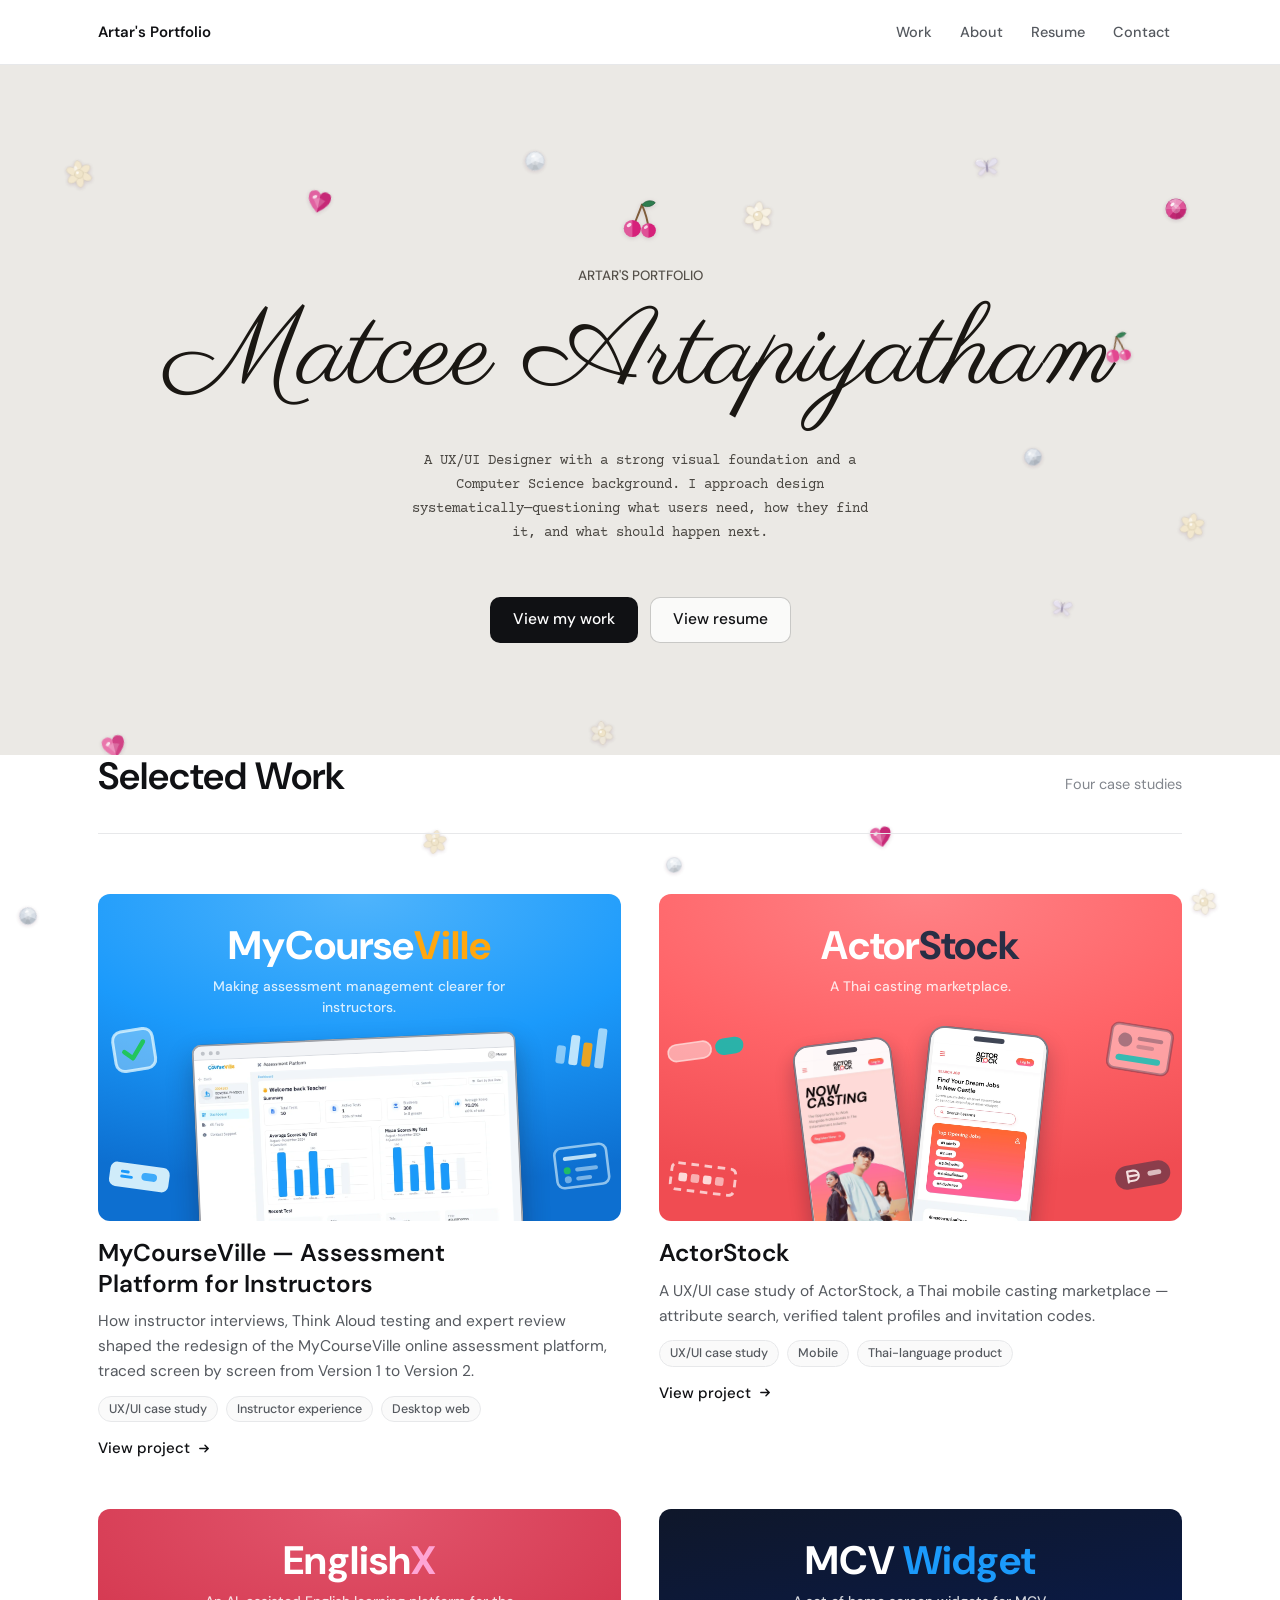
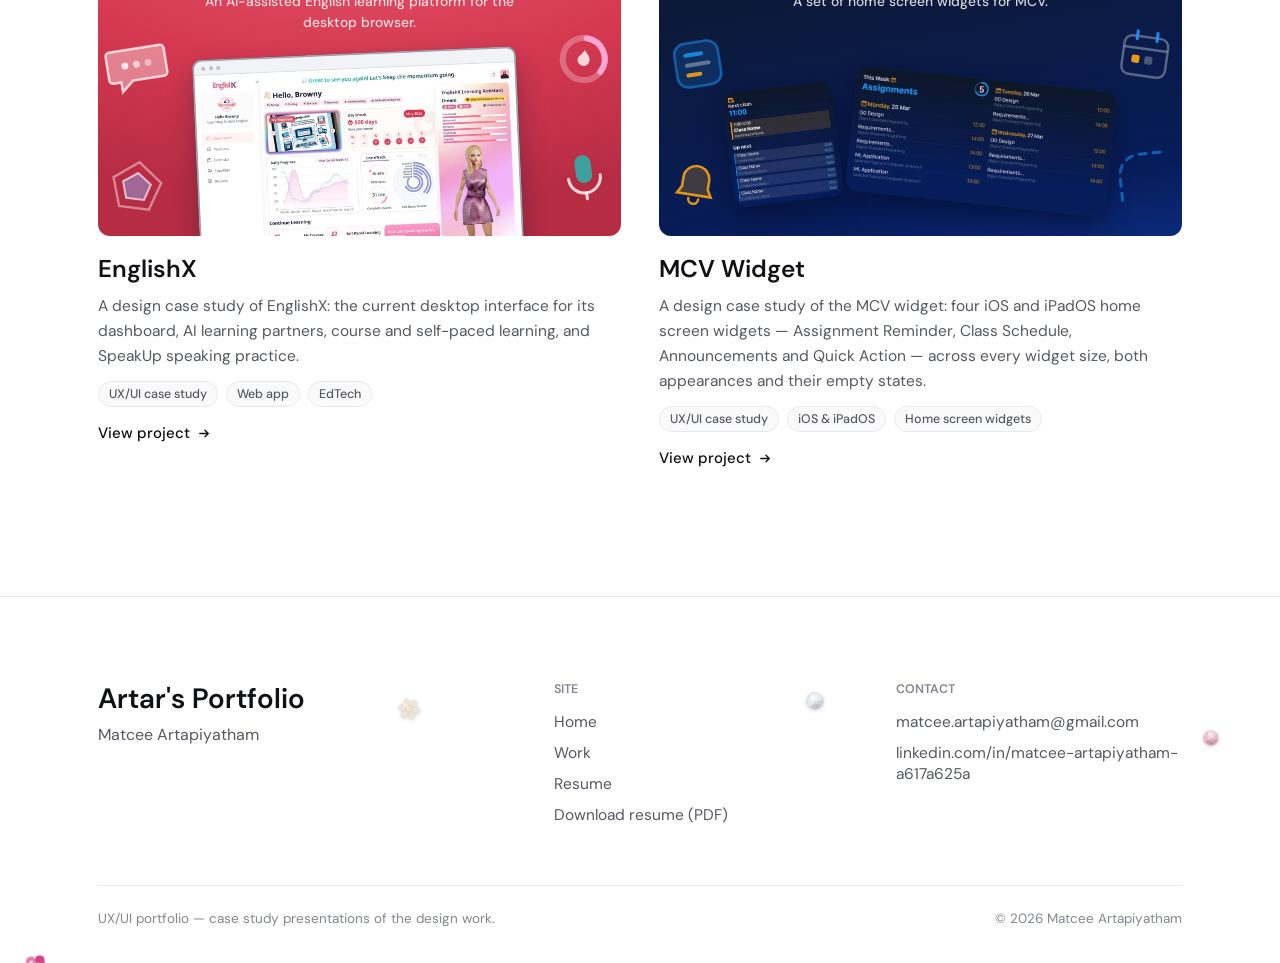
==== index.html @ b1500693 "Set the hero caps line in DM Sans, above the name "ARTAR'S PORTFOLIO" now opens the title group unde" ====
<!doctype html>
<html lang="en" class="pf-home-doc">
<head>
<meta charset="utf-8">
<meta name="viewport" content="width=device-width, initial-scale=1">
<title>Artar's Portfolio — Matcee Artapiyatham</title>
<meta name="description" content="UX/UI design portfolio of Matcee Artapiyatham — four case studies: ActorStock, EnglishX, MCV Widget and the MyCourseVille Assessment Platform for instructors.">
<link rel="preconnect" href="https://fonts.googleapis.com">
<link rel="preconnect" href="https://fonts.gstatic.com" crossorigin>
<link rel="stylesheet" href="https://fonts.googleapis.com/css2?family=DM+Sans:opsz,wght@9..40,400;9..40,500;9..40,600;9..40,700&family=Courier+Prime:wght@400&family=Parisienne&display=swap">
<link rel="stylesheet" href="assets/css/shell.css">
<script>document.documentElement.classList.add('pf-js');</script>
<link rel="icon" href="data:image/svg+xml,<svg xmlns='http://www.w3.org/2000/svg' viewBox='0 0 100 100'><text y='.9em' font-size='90'>✳️</text></svg>">
</head>
<body class="pf-home">

<svg class="pf-gemdefs" aria-hidden="true" focusable="false" xmlns="http://www.w3.org/2000/svg">
  <defs>
  <symbol id="pf-g-daisy" viewBox="0 0 44 44">
    <ellipse cx="22.0" cy="11.5" rx="5.6" ry="9.2" fill="currentColor" stroke="#C9BFA6" stroke-opacity=".45" stroke-width="1" transform="rotate(0 22.0 11.5)"/>
    <ellipse cx="31.1" cy="16.8" rx="5.6" ry="9.2" fill="currentColor" stroke="#C9BFA6" stroke-opacity=".45" stroke-width="1" transform="rotate(60 31.1 16.8)"/>
    <ellipse cx="31.1" cy="27.2" rx="5.6" ry="9.2" fill="currentColor" stroke="#C9BFA6" stroke-opacity=".45" stroke-width="1" transform="rotate(120 31.1 27.2)"/>
    <ellipse cx="22.0" cy="32.5" rx="5.6" ry="9.2" fill="currentColor" stroke="#C9BFA6" stroke-opacity=".45" stroke-width="1" transform="rotate(180 22.0 32.5)"/>
    <ellipse cx="12.9" cy="27.3" rx="5.6" ry="9.2" fill="currentColor" stroke="#C9BFA6" stroke-opacity=".45" stroke-width="1" transform="rotate(240 12.9 27.3)"/>
    <ellipse cx="12.9" cy="16.8" rx="5.6" ry="9.2" fill="currentColor" stroke="#C9BFA6" stroke-opacity=".45" stroke-width="1" transform="rotate(300 12.9 16.8)"/>
    <ellipse cx="18.4" cy="13.6" rx="2.6" ry="4.2" fill="#fff" fill-opacity=".6" transform="rotate(-18 18.4 13.6)"/>
    <circle cx="22" cy="22" r="6.4" fill="#EFE3C8"/>
    <circle cx="22" cy="22" r="6.4" fill="none" stroke="#C2B393" stroke-opacity=".55" stroke-width="1"/>
    <circle cx="19.9" cy="19.9" r="2.1" fill="#fff" fill-opacity=".85"/>
  </symbol>
  <symbol id="pf-g-butterfly" viewBox="0 0 44 36">
    <g>
      <path d="M21 17C17.5 5.5 9 1.5 5.5 6.5 2 11.5 11 16 21 17Z" fill="currentColor" stroke="#B9B2CC" stroke-opacity=".5" stroke-width="1"/>
      <path d="M21 17C18 25.5 12.5 31 8.5 27.5 5 24.5 13 19.5 21 17Z" fill="currentColor" fill-opacity=".82" stroke="#B9B2CC" stroke-opacity=".5" stroke-width="1"/>
      <path d="M17 6.5C13 4 9 3.5 7 6" stroke="#fff" stroke-opacity=".7" stroke-width="1.6" fill="none" stroke-linecap="round"/>
    </g>
    <g transform="translate(44 0) scale(-1 1)">
      <path d="M21 17C17.5 5.5 9 1.5 5.5 6.5 2 11.5 11 16 21 17Z" fill="currentColor" fill-opacity=".9" stroke="#B9B2CC" stroke-opacity=".5" stroke-width="1"/>
      <path d="M21 17C18 25.5 12.5 31 8.5 27.5 5 24.5 13 19.5 21 17Z" fill="currentColor" fill-opacity=".72" stroke="#B9B2CC" stroke-opacity=".5" stroke-width="1"/>
    </g>
    <ellipse cx="22" cy="18" rx="1.7" ry="7" fill="#9C93AE"/>
    <path d="M22 11.5 19 6.5M22 11.5 25 6.5" stroke="#9C93AE" stroke-width="1.2" stroke-linecap="round"/>
  </symbol>
  <symbol id="pf-g-cherries" viewBox="0 0 44 44">
    <path d="M15 31C19 21 22 14 24 8" stroke="#7E5C3A" stroke-width="2" fill="none" stroke-linecap="round"/>
    <path d="M31 33C30 24 27 15 24 8" stroke="#7E5C3A" stroke-width="2" fill="none" stroke-linecap="round"/>
    <path d="M24 8C28 3 35 3 38 6 34 11 27 11 24 8Z" fill="#2E7D4F" stroke="#215B39" stroke-opacity=".7" stroke-width="1"/>
    <circle cx="14" cy="33" r="9" fill="currentColor"/>
    <path d="M14 24a9 9 0 0 0-9 9 9 9 0 0 0 9 9Z" fill="#fff" fill-opacity=".25"/>
    <ellipse cx="10.6" cy="29.4" rx="2.8" ry="1.8" fill="#fff" fill-opacity=".8" transform="rotate(-35 10.6 29.4)"/>
    <circle cx="31" cy="35" r="7.6" fill="currentColor"/>
    <path d="M31 27.4a7.6 7.6 0 0 0-7.6 7.6 7.6 7.6 0 0 0 7.6 7.6Z" fill="#fff" fill-opacity=".22"/>
    <ellipse cx="28.2" cy="31.6" rx="2.3" ry="1.5" fill="#fff" fill-opacity=".75" transform="rotate(-35 28.2 31.6)"/>
  </symbol>
  <symbol id="pf-g-heart" viewBox="0 0 40 38">
    <path d="M20 37C6.2 26 1.5 18.4 1.5 11.6A9.6 9.6 0 0 1 20 7.4 9.6 9.6 0 0 1 38.5 11.6C38.5 18.4 33.8 26 20 37Z" fill="currentColor"/>
    <path d="M20 37C6.2 26 1.5 18.4 1.5 11.6A9.6 9.6 0 0 1 20 7.4Z" fill="#fff" fill-opacity=".26"/>
    <path d="M20 7.4A9.6 9.6 0 0 1 38.5 11.6C38.5 18.4 33.8 26 20 37Z" fill="#000" fill-opacity=".08"/>
    <path d="M20 12.5 30 15.5 20 30 10 15.5Z" fill="#fff" fill-opacity=".22"/>
    <ellipse cx="11.5" cy="12" rx="4.2" ry="2.7" fill="#fff" fill-opacity=".8" transform="rotate(-30 11.5 12)"/>
  </symbol>
  <symbol id="pf-g-round" viewBox="0 0 40 40">
    <circle cx="20" cy="20" r="19" fill="currentColor"/>
    <path d="M20 1 32.4 6.1 20 20Z" fill="#fff" fill-opacity=".5"/>
    <path d="M32.4 6.1 39 20 20 20Z" fill="#fff" fill-opacity=".2"/>
    <path d="M39 20 32.4 33.9 20 20Z" fill="#000" fill-opacity=".09"/>
    <path d="M32.4 33.9 20 39 20 20Z" fill="#000" fill-opacity=".16"/>
    <path d="M20 39 7.6 33.9 20 20Z" fill="#000" fill-opacity=".11"/>
    <path d="M7.6 33.9 1 20 20 20Z" fill="#fff" fill-opacity=".16"/>
    <path d="M1 20 7.6 6.1 20 20Z" fill="#fff" fill-opacity=".3"/>
    <path d="M7.6 6.1 20 1 20 20Z" fill="#fff" fill-opacity=".55"/>
    <circle cx="20" cy="20" r="8" fill="#fff" fill-opacity=".3"/>
    <circle cx="20" cy="20" r="18.4" fill="none" stroke="#A9AEB8" stroke-opacity=".55" stroke-width="1.1"/>
    <ellipse cx="13.6" cy="11.8" rx="4.4" ry="2.6" fill="#fff" fill-opacity=".9" transform="rotate(-38 13.6 11.8)"/>
  </symbol>
  </defs>
</svg>

<a class="pf-skip" href="#main">Skip to content</a>

<!-- ============================ SITE HEADER ============================ -->
<header class="pf-header">
  <div class="pf-header__inner">
    <a class="pf-brand" href="./" aria-current="page">Artar's Portfolio</a>

    <nav aria-label="Main">
      <ul class="pf-nav">
        <li><a href="#work">Work</a></li>
        <li><a href="#about">About</a></li>
        <li><a href="assets/resume/Matcee-Artapiyatham-Resume-UXUI.pdf" target="_blank" rel="noopener">Resume</a></li>
        <li><a href="#contact">Contact</a></li>
      </ul>
    </nav>

    <button class="pf-menubtn" type="button" data-pf-menu-button aria-expanded="false" aria-controls="pf-menu">
      <span class="pf-menubtn__bars" aria-hidden="true"><span></span><span></span><span></span></span>
      Menu
    </button>
  </div>
</header>

<div class="pf-menu" id="pf-menu" data-pf-menu hidden>
  <nav aria-label="Main, mobile">
    <ul>
      <li><a href="#work">Work</a></li>
      <li><a href="#about">About</a></li>
      <li><a href="assets/resume/Matcee-Artapiyatham-Resume-UXUI.pdf" target="_blank" rel="noopener">Resume</a></li>
      <li><a href="#contact">Contact</a></li>
    </ul>
  </nav>
</div>

<main id="main">

  <!-- ============================ INTRODUCTION ============================ -->
  <section class="pf-intro" id="about">
      <div class="pf-gems" aria-hidden="true">
        <span class="pf-gem" style="--x:5%;--y:5%;--s:30px;--c:#F2E7CE;--r:-8deg;--o:0.96;--t:5.4s;--d:0.0s"><svg aria-hidden="true"><use href="#pf-g-daisy"/></svg></span>
        <span class="pf-gem" style="--x:24%;--y:9%;--s:24px;--c:#D6217A;--r:12deg;--o:0.95;--t:6.2s;--d:0.7s"><svg aria-hidden="true"><use href="#pf-g-heart"/></svg></span>
        <span class="pf-gem" data-drop="sm" style="--x:41%;--y:3%;--s:20px;--c:#DCE3EB;--r:18deg;--o:0.95;--t:5.2s;--d:0.4s"><svg aria-hidden="true"><use href="#pf-g-round"/></svg></span>
        <span class="pf-gem" style="--x:58%;--y:11%;--s:32px;--c:#F7F1E3;--r:6deg;--o:0.96;--t:5.8s;--d:1.4s"><svg aria-hidden="true"><use href="#pf-g-daisy"/></svg></span>
        <span class="pf-gem" data-drop="sm" style="--x:76%;--y:4%;--s:28px;--c:#E6E1F1;--r:-6deg;--o:0.92;--t:5.5s;--d:1.6s"><svg aria-hidden="true"><use href="#pf-g-butterfly"/></svg></span>
        <span class="pf-gem" style="--x:91%;--y:10%;--s:22px;--c:#D6217A;--r:0deg;--o:0.95;--t:6.4s;--d:0.2s"><svg aria-hidden="true"><use href="#pf-g-round"/></svg></span>
        <span class="pf-gem" data-drop="md" style="--x:86%;--y:30%;--s:32px;--c:#E23F8C;--r:-12deg;--o:0.95;--t:5.9s;--d:0.9s"><svg aria-hidden="true"><use href="#pf-g-cherries"/></svg></span>
        <span class="pf-gem" data-drop="md" style="--x:80%;--y:46%;--s:18px;--c:#C9D2DD;--r:-10deg;--o:0.95;--t:5.0s;--d:1.8s"><svg aria-hidden="true"><use href="#pf-g-round"/></svg></span>
        <span class="pf-gem" data-drop="md" style="--x:92%;--y:56%;--s:28px;--c:#F2E7CE;--r:10deg;--o:0.96;--t:5.6s;--d:1.1s"><svg aria-hidden="true"><use href="#pf-g-daisy"/></svg></span>
        <span class="pf-gem" data-drop="md" style="--x:82%;--y:68%;--s:24px;--c:#E6E1F1;--r:8deg;--o:0.92;--t:6.8s;--d:2.9s"><svg aria-hidden="true"><use href="#pf-g-butterfly"/></svg></span>
        <span class="pf-gem" style="--x:8%;--y:88%;--s:24px;--c:#E23F8C;--r:-14deg;--o:0.95;--t:5.7s;--d:2.0s"><svg aria-hidden="true"><use href="#pf-g-heart"/></svg></span>
        <span class="pf-gem" data-drop="sm" style="--x:27%;--y:93%;--s:20px;--c:#DCE3EB;--r:16deg;--o:0.95;--t:6.1s;--d:2.3s"><svg aria-hidden="true"><use href="#pf-g-round"/></svg></span>
        <span class="pf-gem" style="--x:46%;--y:86%;--s:26px;--c:#EDE6DA;--r:-5deg;--o:0.96;--t:6.0s;--d:2.6s"><svg aria-hidden="true"><use href="#pf-g-daisy"/></svg></span>
        <span class="pf-gem" style="--x:67%;--y:92%;--s:22px;--c:#E8A9BE;--r:9deg;--o:0.95;--t:6.3s;--d:0.5s"><svg aria-hidden="true"><use href="#pf-g-round"/></svg></span>
        <span class="pf-gem" data-drop="sm" style="--x:88%;--y:85%;--s:26px;--c:#E6E1F1;--r:22deg;--o:0.92;--t:6.7s;--d:1.7s"><svg aria-hidden="true"><use href="#pf-g-butterfly"/></svg></span>
      </div>
    <div class="pf-wrap">
      <span class="pf-intro__motif pf-reveal" aria-hidden="true"><svg viewBox="0 0 44 44"><use href="#pf-g-cherries"/></svg></span>
      <p class="pf-intro__eyebrow pf-reveal">Artar's Portfolio</p>
      <h1 class="pf-intro__name pf-reveal">Matcee Artapiyatham</h1>
      <p class="pf-intro__lede pf-reveal">A UX/UI Designer with a strong visual foundation and a Computer Science background. I approach design systematically—questioning what users need, how they find it, and what should happen next.</p>
      <div class="pf-intro__actions pf-reveal">
        <a class="pf-btn pf-btn--primary" href="#work">View my work</a>
        <a class="pf-btn pf-btn--ghost" href="assets/resume/Matcee-Artapiyatham-Resume-UXUI.pdf" target="_blank" rel="noopener">View resume</a>
      </div>
    </div>
  </section>

  <!-- ============================ SELECTED WORK ============================ -->
  <section class="pf-work" id="work">
      <div class="pf-gems" aria-hidden="true">
        <span class="pf-gem" style="--x:33%;--y:0.8%;--s:26px;--c:#F2E7CE;--r:11deg;--o:0.96;--t:5.6s;--d:1.2s"><svg aria-hidden="true"><use href="#pf-g-daisy"/></svg></span>
        <span class="pf-gem" data-drop="md" style="--x:52%;--y:2.4%;--s:16px;--c:#DCE3EB;--r:4deg;--o:0.95;--t:5.3s;--d:2.2s"><svg aria-hidden="true"><use href="#pf-g-round"/></svg></span>
        <span class="pf-gem" data-drop="sm" style="--x:68%;--y:0.5%;--s:22px;--c:#D6217A;--r:-9deg;--o:0.95;--t:6.0s;--d:0.3s"><svg aria-hidden="true"><use href="#pf-g-heart"/></svg></span>
        <span class="pf-gem" data-drop="sm" style="--x:1.5%;--y:6%;--s:18px;--c:#C9D2DD;--r:22deg;--o:0.95;--t:6.7s;--d:1.7s"><svg aria-hidden="true"><use href="#pf-g-round"/></svg></span>
        <span class="pf-gem" style="--x:93%;--y:5%;--s:28px;--c:#F7F1E3;--r:-7deg;--o:0.96;--t:6.4s;--d:0.8s"><svg aria-hidden="true"><use href="#pf-g-daisy"/></svg></span>
      </div>
    <div class="pf-wrap">
      <div class="pf-work__head pf-reveal">
        <h2 class="pf-work__title">Selected Work</h2>
        <p class="pf-work__count">Four case studies</p>
      </div>

      <ul class="pf-cardgrid pf-cardgrid--2">

        <!-- ActorStock -->
        <li class="pf-card pf-reveal">
          <a class="pf-card__link" href="projects/assessment-platform/">
            <div class="pf-card__media pf-card__media--cover">
              <div class="pf-cover pf-cover--assessment-platform pf-cover--motif">
              <div class="pf-cover__motifs" aria-hidden="true"><svg class="" style="left:2%;top:41%;width:10cqw;transform:rotate(-9deg)" viewBox="0 0 44 44" width="44" height="44" fill="none" xmlns="http://www.w3.org/2000/svg" aria-hidden="true"><rect x="2" y="2" width="40" height="40" rx="9" fill="#E6FAFF" fill-opacity=".35" stroke="#E6FAFF" stroke-opacity=".75" stroke-width="3"/><path d="M12 22.5 19.5 30 32 15" stroke="#22C55E" stroke-width="4.5" stroke-linecap="round" stroke-linejoin="round"/></svg><svg class="" style="right:2%;top:38%;width:11cqw;transform:rotate(7deg)" viewBox="0 0 52 50" width="52" height="50" fill="none" xmlns="http://www.w3.org/2000/svg" aria-hidden="true"><rect x="2" y="30" width="9" height="18" rx="2.5" fill="#E6FAFF" fill-opacity=".55"/><rect x="15" y="18" width="9" height="30" rx="2.5" fill="#E6FAFF" fill-opacity=".8"/><rect x="28" y="24" width="9" height="24" rx="2.5" fill="#FFA70F" fill-opacity=".9"/><rect x="41" y="8" width="9" height="40" rx="2.5" fill="#E6FAFF" fill-opacity=".65"/></svg><svg class="" style="left:2%;bottom:9%;width:12cqw;transform:rotate(8deg)" viewBox="0 0 64 28" width="64" height="28" fill="none" xmlns="http://www.w3.org/2000/svg" aria-hidden="true"><rect x="1.5" y="1.5" width="61" height="25" rx="7" fill="#E6FAFF" fill-opacity=".9"/><path d="M14 10.5h6m-6 5h10" stroke="#1B9AFB" stroke-width="3" stroke-linecap="round"/><rect x="34" y="9" width="16" height="8" rx="4" fill="#1B9AFB" fill-opacity=".8"/></svg><svg class="" style="right:2%;bottom:10%;width:11cqw;transform:rotate(-7deg)" viewBox="0 0 56 44" width="56" height="44" fill="none" xmlns="http://www.w3.org/2000/svg" aria-hidden="true"><rect x="2" y="2" width="52" height="40" rx="7" fill="none" stroke="#E6FAFF" stroke-opacity=".6" stroke-width="2.6"/><rect x="10" y="11" width="34" height="4" rx="2" fill="#E6FAFF" fill-opacity=".8"/><circle cx="13" cy="25" r="3.5" fill="#22C55E" fill-opacity=".9"/><rect x="21" y="23" width="23" height="4" rx="2" fill="#E6FAFF" fill-opacity=".5"/><circle cx="13" cy="34" r="3.5" fill="#E6FAFF" fill-opacity=".45"/><rect x="21" y="32" width="16" height="4" rx="2" fill="#E6FAFF" fill-opacity=".5"/></svg></div>
                <div class="pf-cover__head">
                  <p class="pf-cover__mark">MyCourse<em>Ville</em></p>
                  <p class="pf-cover__tag">Making assessment management clearer for instructors.</p>
                </div>
                <div class="pf-cover__stage"><div class="pf-cover__browser pf-cover__tilt-c"><span></span><span></span><span></span><img src="projects/assessment-platform/assets/img/v2-dashboard-960.webp" width="960" height="737" loading="lazy" decoding="async" alt="The Version 2 dashboard of the MyCourseVille Assessment Platform"></div></div>
              </div>
            </div>
            <div class="pf-card__body">
              <h3 class="pf-card__title">MyCourseVille — Assessment Platform for Instructors</h3>
              <p class="pf-card__desc">How instructor interviews, Think Aloud testing and expert review shaped the redesign of the MyCourseVille online assessment platform, traced screen by screen from Version 1 to Version 2.</p>
              <ul class="pf-card__labels">
                <li>UX/UI case study</li>
                <li>Instructor experience</li>
                <li>Desktop web</li>
              </ul>
              <span class="pf-card__cta">View project
                <svg width="15" height="15" viewBox="0 0 16 16" fill="none" aria-hidden="true"><path d="M3 8h9M8.5 4.5 12 8l-3.5 3.5" stroke="currentColor" stroke-width="1.5" stroke-linecap="round" stroke-linejoin="round"/></svg>
              </span>
            </div>
          </a>
        </li>

        <li class="pf-card pf-reveal">
          <a class="pf-card__link" href="projects/actorstock/">
            <div class="pf-card__media pf-card__media--cover">
              <div class="pf-cover pf-cover--actorstock pf-cover--motif">
              <div class="pf-cover__motifs" aria-hidden="true"><svg class="" style="left:1.5%;top:44%;width:15cqw;transform:rotate(-8deg)" viewBox="0 0 94 23" width="94" height="23" fill="none" xmlns="http://www.w3.org/2000/svg" aria-hidden="true"><rect x="1" y="1" width="52" height="20" rx="10" fill="#FFF2F1" fill-opacity=".5" stroke="#FFDFDC" stroke-opacity=".8" stroke-width="2"/><rect x="58" y="1" width="34" height="20" rx="10" fill="#07C1B6" fill-opacity=".85"/></svg><svg class="" style="right:1.5%;top:40%;width:13cqw;transform:rotate(9deg)" viewBox="0 0 64 48" width="64" height="48" fill="none" xmlns="http://www.w3.org/2000/svg" aria-hidden="true"><rect x="1.5" y="1.5" width="61" height="45" rx="7" fill="#FFF2F1" fill-opacity=".45" stroke="#282E45" stroke-opacity=".35" stroke-width="3"/><circle cx="16" cy="17" r="7" fill="#282E45" fill-opacity=".4"/><rect x="28" y="12" width="26" height="4" rx="2" fill="#282E45" fill-opacity=".35"/><rect x="28" y="20" width="18" height="4" rx="2" fill="#282E45" fill-opacity=".22"/><rect x="9" y="32" width="45" height="6" rx="3" fill="#07C1B6" fill-opacity=".8"/></svg><svg class="" style="left:2%;bottom:8%;width:13cqw;transform:rotate(7deg)" viewBox="0 0 72 32" width="72" height="32" fill="none" xmlns="http://www.w3.org/2000/svg" aria-hidden="true"><rect x="2" y="2" width="68" height="28" rx="6" fill="none" stroke="#FFF2F1" stroke-opacity=".75" stroke-width="3" stroke-dasharray="8 6"/><rect x="10" y="12" width="9" height="9" rx="2" fill="#FFF2F1" fill-opacity=".85"/><rect x="23" y="12" width="9" height="9" rx="2" fill="#FFF2F1" fill-opacity=".6"/><rect x="36" y="12" width="9" height="9" rx="2" fill="#FFF2F1" fill-opacity=".85"/><rect x="49" y="12" width="9" height="9" rx="2" fill="#FFF2F1" fill-opacity=".6"/></svg><svg class="" style="right:2%;bottom:10%;width:11cqw;transform:rotate(-10deg)" viewBox="0 0 58 26" width="58" height="26" fill="none" xmlns="http://www.w3.org/2000/svg" aria-hidden="true"><rect x="1" y="1" width="56" height="24" rx="12" fill="#282E45" fill-opacity=".5"/><path d="M14 7h6a5 5 0 0 1 0 10h-6m0-5h9m-9-5v11" stroke="#FFF2F1" stroke-opacity=".9" stroke-width="2.2" stroke-linecap="round"/><rect x="34" y="10" width="14" height="5" rx="2.5" fill="#FFF2F1" fill-opacity=".7"/></svg></div>
                <div class="pf-cover__head">
                  <p class="pf-cover__mark">Actor<em>Stock</em></p>
                  <p class="pf-cover__tag">A Thai casting marketplace.</p>
                </div>
                <div class="pf-cover__stage"><div class="pf-cover__phone pf-cover__phone--back pf-cover__tilt-l"><img src="projects/actorstock/assets/screens/home.webp" width="440" height="9436" loading="lazy" decoding="async" alt="The ActorStock home screen"></div><div class="pf-cover__phone pf-cover__phone--lead pf-cover__tilt-r"><img src="projects/actorstock/assets/screens/job-search.webp" width="464" height="2414" loading="lazy" decoding="async" alt="The ActorStock job search screen"></div></div>
              </div>
            </div>
            <div class="pf-card__body">
              <h3 class="pf-card__title">ActorStock</h3>
              <p class="pf-card__desc">A UX/UI case study of ActorStock, a Thai mobile casting marketplace — attribute search, verified talent profiles and invitation codes.</p>
              <ul class="pf-card__labels">
                <li>UX/UI case study</li>
                <li>Mobile</li>
                <li>Thai-language product</li>
              </ul>
              <span class="pf-card__cta">View project
                <svg width="15" height="15" viewBox="0 0 16 16" fill="none" aria-hidden="true"><path d="M3 8h9M8.5 4.5 12 8l-3.5 3.5" stroke="currentColor" stroke-width="1.5" stroke-linecap="round" stroke-linejoin="round"/></svg>
              </span>
            </div>
          </a>
        </li>

        <li class="pf-card pf-reveal">
          <a class="pf-card__link" href="projects/englishx/">
            <div class="pf-card__media pf-card__media--cover">
              <div class="pf-cover pf-cover--englishx pf-cover--motif">
              <div class="pf-cover__motifs" aria-hidden="true"><svg class="" style="left:1.5%;top:42%;width:12cqw;transform:rotate(-9deg)" viewBox="0 0 64 48" width="64" height="48" fill="none" xmlns="http://www.w3.org/2000/svg" aria-hidden="true"><path d="M6 2h52a4 4 0 0 1 4 4v24a4 4 0 0 1-4 4H26l-12 10V34H6a4 4 0 0 1-4-4V6a4 4 0 0 1 4-4Z" fill="#FFF3F4" fill-opacity=".4" stroke="#FFF3F4" stroke-opacity=".8" stroke-width="2.5"/><circle cx="20" cy="18" r="3.5" fill="#FFF3F4" fill-opacity=".9"/><circle cx="32" cy="18" r="3.5" fill="#FFF3F4" fill-opacity=".7"/><circle cx="44" cy="18" r="3.5" fill="#FFF3F4" fill-opacity=".5"/></svg><svg class="" style="right:1.5%;top:38%;width:11cqw;transform:rotate(8deg)" viewBox="0 0 52 52" width="52" height="52" fill="none" xmlns="http://www.w3.org/2000/svg" aria-hidden="true"><circle cx="26" cy="26" r="21" stroke="#FFF3F4" stroke-opacity=".28" stroke-width="6"/><path d="M26 5a21 21 0 0 1 18.2 31.5" stroke="#FEA5D5" stroke-width="6" stroke-linecap="round"/><path d="M26 17c3 4 6 6 6 10a6 6 0 0 1-12 0c0-3 3-4 6-10Z" fill="#FFF3F4" fill-opacity=".85"/></svg><svg class="" style="left:2%;bottom:8%;width:11cqw;transform:rotate(7deg)" viewBox="0 0 56 50" width="56" height="50" fill="none" xmlns="http://www.w3.org/2000/svg" aria-hidden="true"><path d="M28 2 52 20l-9 28H13L4 20 28 2Z" stroke="#FFF3F4" stroke-opacity=".45" stroke-width="2.4"/><path d="M28 13 42 23l-5 16H19l-5-16L28 13Z" fill="#9098D9" fill-opacity=".55" stroke="#FFF3F4" stroke-opacity=".7" stroke-width="2"/></svg><svg class="" style="right:2.5%;bottom:10%;width:9cqw;transform:rotate(-8deg)" viewBox="0 0 44 50" width="44" height="50" fill="none" xmlns="http://www.w3.org/2000/svg" aria-hidden="true"><rect x="14" y="2" width="16" height="28" rx="8" fill="#20BFB6" fill-opacity=".8"/><path d="M6 24a16 16 0 0 0 32 0" stroke="#FFF3F4" stroke-opacity=".85" stroke-width="3" stroke-linecap="round"/><path d="M22 40v6" stroke="#FFF3F4" stroke-opacity=".85" stroke-width="3" stroke-linecap="round"/></svg></div>
                <div class="pf-cover__head">
                  <p class="pf-cover__mark">English<em>X</em></p>
                  <p class="pf-cover__tag">An AI-assisted English learning platform for the desktop browser.</p>
                </div>
                <div class="pf-cover__stage"><div class="pf-cover__browser pf-cover__tilt-c"><span></span><span></span><span></span><img src="projects/englishx/assets/img/dashboard-1120.webp" width="1120" height="796" loading="lazy" decoding="async" alt="The EnglishX learning dashboard"></div></div>
              </div>
            </div>
            <div class="pf-card__body">
              <h3 class="pf-card__title">EnglishX</h3>
              <p class="pf-card__desc">A design case study of EnglishX: the current desktop interface for its dashboard, AI learning partners, course and self-paced learning, and SpeakUp speaking practice.</p>
              <ul class="pf-card__labels">
                <li>UX/UI case study</li>
                <li>Web app</li>
                <li>EdTech</li>
              </ul>
              <span class="pf-card__cta">View project
                <svg width="15" height="15" viewBox="0 0 16 16" fill="none" aria-hidden="true"><path d="M3 8h9M8.5 4.5 12 8l-3.5 3.5" stroke="currentColor" stroke-width="1.5" stroke-linecap="round" stroke-linejoin="round"/></svg>
              </span>
            </div>
          </a>
        </li>

        <li class="pf-card pf-reveal">
          <a class="pf-card__link" href="projects/mcv-widget/">
            <div class="pf-card__media pf-card__media--cover">
              <div class="pf-cover pf-cover--mcv-widget pf-cover--motif">
              <div class="pf-cover__motifs" aria-hidden="true"><svg class="" style="left:2%;top:40%;width:11cqw;transform:rotate(-9deg)" viewBox="0 0 48 48" width="48" height="48" fill="none" xmlns="http://www.w3.org/2000/svg" aria-hidden="true"><rect x="2" y="2" width="44" height="44" rx="11" fill="#1B9AFB" fill-opacity=".16" stroke="#1B9AFB" stroke-opacity=".5" stroke-width="2.5"/><rect x="11" y="12" width="20" height="4" rx="2" fill="#1B9AFB" fill-opacity=".8"/><rect x="11" y="22" width="26" height="4" rx="2" fill="#94A3B8" fill-opacity=".6"/><rect x="11" y="32" width="16" height="4" rx="2" fill="#FFA70F" fill-opacity=".85"/></svg><svg class="" style="right:2%;top:37%;width:10cqw;transform:rotate(8deg)" viewBox="0 0 48 48" width="48" height="48" fill="none" xmlns="http://www.w3.org/2000/svg" aria-hidden="true"><rect x="2" y="7" width="44" height="39" rx="8" stroke="#94A3B8" stroke-opacity=".55" stroke-width="2.5"/><path d="M2 19h44" stroke="#94A3B8" stroke-opacity=".55" stroke-width="2.5"/><path d="M14 2v8M34 2v8" stroke="#1B9AFB" stroke-opacity=".9" stroke-width="3" stroke-linecap="round"/><rect x="11" y="26" width="8" height="8" rx="2" fill="#FFA70F" fill-opacity=".9"/><rect x="24" y="26" width="8" height="8" rx="2" fill="#94A3B8" fill-opacity=".45"/></svg><svg class="" style="left:2.5%;bottom:9%;width:9cqw;transform:rotate(9deg)" viewBox="0 0 44 44" width="44" height="44" fill="none" xmlns="http://www.w3.org/2000/svg" aria-hidden="true"><path d="M22 4a13 13 0 0 1 13 13v9l4 7H5l4-7v-9A13 13 0 0 1 22 4Z" fill="#FFA70F" fill-opacity=".22" stroke="#FFA70F" stroke-opacity=".85" stroke-width="2.6"/><path d="M17 37a5 5 0 0 0 10 0" stroke="#FFA70F" stroke-opacity=".85" stroke-width="2.6" stroke-linecap="round"/></svg><svg class="" style="right:2.5%;bottom:11%;width:10cqw;transform:rotate(-6deg)" viewBox="0 0 48 48" width="48" height="48" fill="none" xmlns="http://www.w3.org/2000/svg" aria-hidden="true"><path d="M2 46V23A21 21 0 0 1 23 2h23" stroke="#1B9AFB" stroke-opacity=".55" stroke-width="3" stroke-linecap="round" stroke-dasharray="7 7"/></svg></div>
                <div class="pf-cover__head">
                  <p class="pf-cover__mark">MCV <em>Widget</em></p>
                  <p class="pf-cover__tag">A set of home screen widgets for MCV.</p>
                </div>
                <div class="pf-cover__stage"><div class="pf-cover__widget pf-cover__widget--tall pf-cover__tilt-l"><img src="projects/mcv-widget/assets/img/cs-iphone-large-dark.webp" width="676" height="708" loading="lazy" decoding="async" alt="The Class Schedule widget for iPhone, dark appearance"></div><div class="pf-cover__widget pf-cover__widget--wide pf-cover__tilt-r"><img src="projects/mcv-widget/assets/img/ar-ipad-xl-dark-628.webp" width="628" height="300" loading="lazy" decoding="async" alt="The Extra Large Assignment Reminder widget for iPad, dark appearance"></div></div>
              </div>
            </div>
            <div class="pf-card__body">
              <h3 class="pf-card__title">MCV Widget</h3>
              <p class="pf-card__desc">A design case study of the MCV widget: four iOS and iPadOS home screen widgets — Assignment Reminder, Class Schedule, Announcements and Quick Action — across every widget size, both appearances and their empty states.</p>
              <ul class="pf-card__labels">
                <li>UX/UI case study</li>
                <li>iOS &amp; iPadOS</li>
                <li>Home screen widgets</li>
              </ul>
              <span class="pf-card__cta">View project
                <svg width="15" height="15" viewBox="0 0 16 16" fill="none" aria-hidden="true"><path d="M3 8h9M8.5 4.5 12 8l-3.5 3.5" stroke="currentColor" stroke-width="1.5" stroke-linecap="round" stroke-linejoin="round"/></svg>
              </span>
            </div>
          </a>
        </li>

      </ul>
    </div>
  </section>

</main>

<!-- ============================ SITE FOOTER ============================ -->
<footer class="pf-footer" id="contact">
  <div class="pf-gems" aria-hidden="true">
    <span class="pf-gem" data-drop="sm" style="--x:31%;--y:10%;--s:24px;--c:#EDE6DA;--r:-18deg;--o:0.96;--t:6.2s;--d:0.6s"><svg aria-hidden="true"><use href="#pf-g-daisy"/></svg></span>
    <span class="pf-gem" data-drop="md" style="--x:63%;--y:8%;--s:18px;--c:#DCE3EB;--r:-4deg;--o:0.95;--t:6.5s;--d:2.4s"><svg aria-hidden="true"><use href="#pf-g-round"/></svg></span>
    <span class="pf-gem" style="--x:47%;--y:84%;--s:26px;--c:#E6E1F1;--r:7deg;--o:0.92;--t:5.8s;--d:1.5s"><svg aria-hidden="true"><use href="#pf-g-butterfly"/></svg></span>
    <span class="pf-gem" style="--x:94%;--y:18%;--s:16px;--c:#E8A9BE;--r:14deg;--o:0.95;--t:5.4s;--d:1.0s"><svg aria-hidden="true"><use href="#pf-g-round"/></svg></span>
    <span class="pf-gem" data-drop="sm" style="--x:2%;--y:80%;--s:20px;--c:#E23F8C;--r:-9deg;--o:0.95;--t:6.9s;--d:3.1s"><svg aria-hidden="true"><use href="#pf-g-heart"/></svg></span>
    <span class="pf-gem" data-drop="md" style="--x:78%;--y:86%;--s:24px;--c:#D6217A;--r:0deg;--o:0.95;--t:5.1s;--d:1.9s"><svg aria-hidden="true"><use href="#pf-g-cherries"/></svg></span>
  </div>
  <div class="pf-wrap">
    <div class="pf-footer__grid">
      <div>
        <p class="pf-footer__brand">Artar's Portfolio</p>
        <p class="pf-footer__name">Matcee Artapiyatham</p>
      </div>

      <div>
        <h2>Site</h2>
        <ul>
          <li><a href="./">Home</a></li>
          <li><a href="#work">Work</a></li>
          <li><a href="assets/resume/Matcee-Artapiyatham-Resume-UXUI.pdf" target="_blank" rel="noopener">Resume</a></li>
          <li><a href="assets/resume/Matcee-Artapiyatham-Resume-UXUI.pdf" download="Matcee-Artapiyatham-Resume-UXUI.pdf">Download resume (PDF)</a></li>
        </ul>
      </div>

      <div>
        <h2>Contact</h2>
        <ul>
          <li><a href="mailto:matcee.artapiyatham@gmail.com">matcee.artapiyatham@gmail.com</a></li>
          <li><a href="https://www.linkedin.com/in/matcee-artapiyatham-a617a625a" target="_blank" rel="noopener">linkedin.com/in/matcee-artapiyatham-a617a625a</a></li>
        </ul>
      </div>
    </div>

    <div class="pf-footer__bottom">
      <p>UX/UI portfolio — case study presentations of the design work.</p>
      <p>© 2026 Matcee Artapiyatham</p>
    </div>
  </div>
</footer>

<script src="assets/js/shell.js" defer></script>
</body>
</html>
---- assets/css/shell.css ----
/* ==========================================================================
   Artar's Portfolio — shared website shell
   --------------------------------------------------------------------------
   Loaded on the homepage and on every case-study page, always BEFORE the
   project's own stylesheet.

   Every class here is prefixed `pf-` so it can never collide with a project's
   own class names. The four case studies were written independently and reuse
   names like .wrap, .band, .btn, .hero, .story, .reveal and .lightbox with
   incompatible meanings — this file touches none of them.

   Rules here are class-based, so they win over project element resets
   (`ul, ol { list-style: none }` and the like) regardless of load order.
   ========================================================================== */

/* --- Natural letter spacing, everywhere, with no exceptions. ---------------
   One authoritative rule, promoted site-wide from the rule the MCV Widget and
   Assessment stylesheets already carried. Nothing in this file, and nothing in
   any project stylesheet, sets a tracking value.                            */
*,
*::before,
*::after {
  letter-spacing: normal;
  box-sizing: border-box;
}

:root {
  --pf-font: "DM Sans", ui-sans-serif, system-ui, -apple-system, "Segoe UI", sans-serif;

  --pf-ink: #101114;
  --pf-ink-2: #55595f;
  --pf-ink-3: #82868d;
  --pf-paper: #ffffff;
  --pf-paper-2: #fafafa;
  --pf-line: #e7e8ea;
  --pf-line-strong: #d0d2d6;
  --pf-focus: #1d5fd0;

  --pf-wrap: 1180px;
  --pf-gutter: clamp(20px, 4vw, 48px);

  --pf-header-h: 64px;
  --pf-sectionnav-h: 48px;
  --pf-chrome-h: 112px;          /* header + section nav */
  --pf-scroll-pad: 128px;        /* chrome + breathing room */

  --pf-ease: cubic-bezier(.22, .61, .36, 1);
  --pf-t: 240ms;
}

/* The homepage has no section nav, so its chrome is the header alone. This has
   to sit on <html>, not <body> — `scroll-padding-top` is read off the scrolling
   element, so a variable defined on <body> would never reach it. */
.pf-home-doc {
  --pf-chrome-h: var(--pf-header-h);
  --pf-scroll-pad: 88px;
}

@media (max-width: 860px) {
  :root {
    --pf-header-h: 56px;
    --pf-sectionnav-h: 44px;
    --pf-chrome-h: 100px;
    --pf-scroll-pad: 116px;
  }

  .pf-home-doc {
    --pf-scroll-pad: 80px;
  }
}

html {
  scroll-behavior: smooth;
  scroll-padding-top: var(--pf-scroll-pad);
}

/* ==========================================================================
   Header
   ========================================================================== */

.pf-header {
  position: sticky;
  top: 0;
  z-index: 200;
  font-family: var(--pf-font);
  background: rgba(255, 255, 255, .88);
  -webkit-backdrop-filter: saturate(180%) blur(14px);
  backdrop-filter: saturate(180%) blur(14px);
  border-bottom: 1px solid var(--pf-line);
}

.pf-header__inner {
  width: 100%;
  max-width: var(--pf-wrap);
  margin-inline: auto;
  padding-inline: var(--pf-gutter);
  height: var(--pf-header-h);
  display: flex;
  align-items: center;
  justify-content: space-between;
  gap: 24px;
}

.pf-brand {
  font-family: var(--pf-font);
  font-size: 15px;
  font-weight: 600;
  line-height: 1.2;
  color: var(--pf-ink);
  text-decoration: none;
  white-space: nowrap;
  border-radius: 6px;
}

.pf-brand:hover {
  color: var(--pf-ink-2);
}

.pf-nav {
  display: flex;
  align-items: center;
  gap: 4px;
  list-style: none;
  margin: 0;
  padding: 0;
}

.pf-nav a {
  display: inline-block;
  font-family: var(--pf-font);
  font-size: 14.5px;
  font-weight: 500;
  line-height: 1;
  color: var(--pf-ink-2);
  text-decoration: none;
  padding: 9px 12px;
  border-radius: 8px;
  transition: color var(--pf-t) var(--pf-ease), background-color var(--pf-t) var(--pf-ease);
}

.pf-nav a:hover {
  color: var(--pf-ink);
  background: var(--pf-paper-2);
}

.pf-nav a[aria-current="page"],
.pf-nav a[aria-current="true"] {
  color: var(--pf-ink);
  background: #f1f1f2;
}

/* Mobile menu ------------------------------------------------------------ */

.pf-menubtn {
  display: none;
  align-items: center;
  gap: 8px;
  font-family: var(--pf-font);
  font-size: 14.5px;
  font-weight: 500;
  color: var(--pf-ink);
  background: none;
  border: 1px solid var(--pf-line-strong);
  border-radius: 8px;
  padding: 8px 12px;
  cursor: pointer;
  line-height: 1;
}

.pf-menubtn__bars {
  display: grid;
  gap: 4px;
  width: 16px;
}

.pf-menubtn__bars span {
  display: block;
  height: 1.5px;
  background: currentColor;
  border-radius: 2px;
}

.pf-menu {
  position: fixed;
  inset: var(--pf-header-h) 0 auto 0;
  z-index: 199;
  background: var(--pf-paper);
  border-bottom: 1px solid var(--pf-line);
  padding: 8px var(--pf-gutter) 20px;
  box-shadow: 0 18px 40px rgba(16, 17, 20, .08);
}

.pf-menu[hidden] {
  display: none;
}

.pf-menu ul {
  list-style: none;
  margin: 0;
  padding: 0;
}

.pf-menu a {
  display: block;
  font-family: var(--pf-font);
  font-size: 17px;
  font-weight: 500;
  color: var(--pf-ink);
  text-decoration: none;
  padding: 14px 4px;
  border-bottom: 1px solid var(--pf-line);
}

.pf-menu li:last-child a {
  border-bottom: 0;
}

.pf-menu a[aria-current="page"] {
  color: var(--pf-ink-2);
}

@media (max-width: 860px) {
  .pf-nav {
    display: none;
  }

  .pf-menubtn {
    display: inline-flex;
  }
}

/* ==========================================================================
   Case-study section nav (local, per page)
   ========================================================================== */

.pf-sectionnav {
  position: sticky;
  top: var(--pf-header-h);
  z-index: 150;
  font-family: var(--pf-font);
  background: rgba(255, 255, 255, .9);
  -webkit-backdrop-filter: saturate(180%) blur(14px);
  backdrop-filter: saturate(180%) blur(14px);
  border-bottom: 1px solid var(--pf-line);
}

.pf-sectionnav__inner {
  width: 100%;
  max-width: var(--pf-wrap);
  margin-inline: auto;
  padding-inline: var(--pf-gutter);
  height: var(--pf-sectionnav-h);
  display: flex;
  align-items: center;
  gap: 16px;
}

.pf-sectionnav__back {
  display: inline-flex;
  align-items: center;
  gap: 7px;
  flex: none;
  font-family: var(--pf-font);
  font-size: 13.5px;
  font-weight: 600;
  line-height: 1;
  color: var(--pf-ink);
  text-decoration: none;
  white-space: nowrap;
  padding: 8px 12px 8px 8px;
  margin-left: -8px;
  border-radius: 8px;
  transition: background-color var(--pf-t) var(--pf-ease);
}

.pf-sectionnav__back:hover {
  background: var(--pf-paper-2);
}

.pf-sectionnav__back svg {
  transition: transform var(--pf-t) var(--pf-ease);
}

.pf-sectionnav__back:hover svg {
  transform: translateX(-3px);
}

/* Hairline separating "Back to work" from the section links. */
.pf-sectionnav__rule {
  flex: none;
  align-self: center;
  width: 1px;
  height: 18px;
  background: var(--pf-line);
}

.pf-sectionnav__list {
  display: flex;
  align-items: center;
  gap: 2px;
  list-style: none;
  margin: 0;
  padding: 0;
  overflow-x: auto;
  scrollbar-width: none;
  -ms-overflow-style: none;
  min-width: 0;
}

.pf-sectionnav__list::-webkit-scrollbar {
  display: none;
}

.pf-sectionnav__list a {
  display: inline-block;
  font-size: 13.5px;
  font-weight: 500;
  line-height: 1;
  color: var(--pf-ink-3);
  text-decoration: none;
  white-space: nowrap;
  padding: 8px 10px;
  border-radius: 7px;
  transition: color var(--pf-t) var(--pf-ease), background-color var(--pf-t) var(--pf-ease);
}

.pf-sectionnav__list a:hover {
  color: var(--pf-ink);
  background: var(--pf-paper-2);
}

.pf-sectionnav__list a[aria-current="true"] {
  color: var(--pf-ink);
  background: #f1f1f2;
}

@media (max-width: 620px) {
  .pf-sectionnav__back-label {
    display: none;
  }

  .pf-sectionnav__back {
    padding-inline: 8px;
  }
}

/* ==========================================================================
   Shared layout primitives
   ========================================================================== */

.pf-wrap {
  width: 100%;
  max-width: var(--pf-wrap);
  margin-inline: auto;
  padding-inline: var(--pf-gutter);
}

.pf-skip {
  position: absolute;
  left: 12px;
  top: -80px;
  z-index: 300;
  font-family: var(--pf-font);
  font-size: 14px;
  background: var(--pf-ink);
  color: #fff;
  padding: 10px 16px;
  border-radius: 8px;
  text-decoration: none;
  transition: top var(--pf-t) var(--pf-ease);
}

.pf-skip:focus {
  top: 12px;
}

/* Each case study ships its own `.skip` link, authored before the shared
   header existed. The header paints later in the DOM at the same stacking
   level, so lift the skip link above it while it is focused. */
.skip:focus,
.skip:focus-visible,
.pf-skip:focus {
  z-index: 300;
}

:where(.pf-header, .pf-menu, .pf-sectionnav, .pf-related, .pf-footer, .pf-home) :focus-visible,
.pf-skip:focus-visible {
  outline: 2px solid var(--pf-focus);
  outline-offset: 3px;
}

.pf-eyebrow {
  font-family: var(--pf-font);
  font-size: 12.5px;
  font-weight: 600;
  text-transform: uppercase;
  color: var(--pf-ink-3);
  margin: 0;
}

.pf-btn {
  display: inline-flex;
  align-items: center;
  justify-content: center;
  gap: 8px;
  font-family: var(--pf-font);
  font-size: 15.5px;
  font-weight: 500;
  line-height: 1;
  text-decoration: none;
  padding: 14px 22px;
  border-radius: 10px;
  border: 1px solid transparent;
  cursor: pointer;
  transition: background-color var(--pf-t) var(--pf-ease),
              border-color var(--pf-t) var(--pf-ease),
              color var(--pf-t) var(--pf-ease),
              transform var(--pf-t) var(--pf-ease);
}

.pf-btn--primary {
  background: var(--pf-ink);
  color: #fff;
}

.pf-btn--primary:hover {
  background: #2b2d33;
  transform: translateY(-1px);
}

.pf-btn--ghost {
  background: rgba(255, 255, 255, .75);
  color: var(--pf-ink);
  border-color: rgba(26, 23, 19, .22);
}

.pf-btn--ghost:hover {
  border-color: var(--pf-ink);
  background: var(--pf-paper-2);
  transform: translateY(-1px);
}

/* ==========================================================================
   Project cards — homepage grid and "Explore more work"
   ========================================================================== */

.pf-cardgrid {
  display: grid;
  gap: clamp(28px, 4vw, 52px) clamp(24px, 3vw, 40px);
  grid-template-columns: 1fr;
  list-style: none;
  margin: 0;
  padding: 0;
}

@media (min-width: 760px) {
  .pf-cardgrid--2 {
    grid-template-columns: repeat(2, minmax(0, 1fr));
  }

  .pf-cardgrid--3 {
    grid-template-columns: repeat(3, minmax(0, 1fr));
  }
}

.pf-card {
  display: flex;
  flex-direction: column;
  min-width: 0;
}

.pf-card__link {
  display: flex;
  flex-direction: column;
  gap: 18px;
  text-decoration: none;
  color: inherit;
  border-radius: 14px;
}

/* One fixed image box for every card, so nothing is cropped inconsistently. */
.pf-card__media {
  position: relative;
  aspect-ratio: 16 / 10;
  overflow: hidden;
  border-radius: 12px;
  border: 1px solid var(--pf-line);
  background: var(--pf-paper-2);
  transition: border-color var(--pf-t) var(--pf-ease),
              transform var(--pf-t) var(--pf-ease),
              box-shadow var(--pf-t) var(--pf-ease);
}

.pf-card__link:hover .pf-card__media {
  border-color: var(--pf-line-strong);
  transform: translateY(-3px);
  box-shadow: 0 14px 34px rgba(16, 17, 20, .09);
}

/* Landscape screens: full bleed, anchored to the top so the interface header
   stays visible rather than being centre-cropped out. */
.pf-card__media > img {
  display: block;
  width: 100%;
  height: 100%;
  object-fit: cover;
  object-position: top center;
}

.pf-card__media--pad {
  padding: clamp(14px, 3%, 30px);
}

.pf-card__media--pad > img {
  object-fit: contain;
  object-position: center;
  border-radius: 8px;
}

/* ActorStock: three tall phone screens shown whole on a tinted plate, the same
   composition as that project's own hero. Nothing is stretched. */
.pf-card__trio {
  position: absolute;
  inset: 0;
  display: flex;
  align-items: flex-end;
  justify-content: center;
  gap: clamp(8px, 2.4%, 18px);
  padding: clamp(16px, 6%, 34px) clamp(12px, 4%, 26px) 0;
  background: linear-gradient(180deg, #fff2f1 0%, #ffdfdc 100%);
}

.pf-card__phone {
  position: relative;
  width: clamp(54px, 19%, 108px);
  aspect-ratio: 440 / 956;
  border-radius: 12px;
  overflow: hidden;
  background: #fff;
  box-shadow: 0 6px 18px rgba(40, 46, 69, .16);
  border: 1px solid rgba(40, 46, 69, .1);
}

.pf-card__phone--side {
  transform: translateY(10%) scale(.94);
}

.pf-card__phone img {
  display: block;
  width: 100%;
  height: auto;
}

.pf-card__body {
  display: flex;
  flex-direction: column;
  gap: 10px;
}

.pf-card__title {
  font-family: var(--pf-font);
  font-size: clamp(20px, 1.9vw, 25px);
  font-weight: 600;
  line-height: 1.25;
  color: var(--pf-ink);
  margin: 0;
  text-wrap: balance;
}

.pf-card__desc {
  font-family: var(--pf-font);
  font-size: 15.5px;
  line-height: 1.6;
  color: var(--pf-ink-2);
  margin: 0;
  max-width: 52ch;
}

.pf-card__labels {
  display: flex;
  flex-wrap: wrap;
  gap: 6px 8px;
  list-style: none;
  margin: 2px 0 0;
  padding: 0;
}

.pf-card__labels li {
  font-family: var(--pf-font);
  font-size: 12.5px;
  font-weight: 500;
  line-height: 1;
  color: var(--pf-ink-2);
  background: var(--pf-paper-2);
  border: 1px solid var(--pf-line);
  border-radius: 999px;
  padding: 6px 10px;
}

.pf-card__cta {
  display: inline-flex;
  align-items: center;
  gap: 7px;
  font-family: var(--pf-font);
  font-size: 15px;
  font-weight: 500;
  color: var(--pf-ink);
  margin-top: 6px;
}

.pf-card__cta svg {
  transition: transform var(--pf-t) var(--pf-ease);
}

.pf-card__link:hover .pf-card__cta svg {
  transform: translateX(4px);
}

/* Compact variant used by "Explore more work" */
.pf-card--sm .pf-card__link {
  gap: 14px;
}

.pf-card--sm .pf-card__title {
  font-size: clamp(17px, 1.4vw, 19px);
}

.pf-card--sm .pf-card__desc {
  font-size: 14.5px;
}

/* ==========================================================================
   "Explore more work" — foot of every case study
   ========================================================================== */

.pf-related {
  font-family: var(--pf-font);
  background: var(--pf-paper);
  border-top: 1px solid var(--pf-line);
  padding-block: clamp(56px, 8vw, 96px);
  color: var(--pf-ink);
}

.pf-related__head {
  display: flex;
  align-items: baseline;
  justify-content: space-between;
  gap: 20px;
  flex-wrap: wrap;
  margin-bottom: clamp(28px, 4vw, 44px);
}

.pf-related__title {
  font-family: var(--pf-font);
  font-size: clamp(24px, 2.6vw, 32px);
  font-weight: 600;
  line-height: 1.2;
  color: var(--pf-ink);
  margin: 0;
}

.pf-related__all {
  font-family: var(--pf-font);
  font-size: 15px;
  font-weight: 500;
  color: var(--pf-ink-2);
  text-decoration: none;
  border-bottom: 1px solid var(--pf-line-strong);
  padding-bottom: 2px;
}

.pf-related__all:hover {
  color: var(--pf-ink);
  border-color: var(--pf-ink);
}

/* ==========================================================================
   Footer
   ========================================================================== */

.pf-footer {
  font-family: var(--pf-font);
  background: var(--pf-paper);
  color: var(--pf-ink);
  border-top: 1px solid var(--pf-line);
  padding-block: clamp(48px, 7vw, 84px) 36px;
}

.pf-footer__grid {
  display: grid;
  gap: clamp(32px, 5vw, 56px);
  grid-template-columns: 1fr;
  align-items: start;
}

@media (min-width: 760px) {
  .pf-footer__grid {
    grid-template-columns: minmax(0, 1.4fr) minmax(0, 1fr) minmax(0, 1fr);
  }
}

.pf-footer__brand {
  font-family: var(--pf-font);
  font-size: clamp(22px, 2.2vw, 28px);
  font-weight: 600;
  line-height: 1.25;
  color: var(--pf-ink);
  margin: 0;
}

.pf-footer__name {
  font-family: var(--pf-font);
  font-size: 16px;
  color: var(--pf-ink-2);
  margin: 8px 0 0;
}

.pf-footer h2 {
  font-family: var(--pf-font);
  font-size: 12.5px;
  font-weight: 600;
  text-transform: uppercase;
  color: var(--pf-ink-3);
  margin: 0 0 14px;
}

.pf-footer ul {
  list-style: none;
  margin: 0;
  padding: 0;
  display: grid;
  gap: 10px;
}

.pf-footer a {
  font-family: var(--pf-font);
  font-size: 15.5px;
  color: var(--pf-ink-2);
  text-decoration: none;
  transition: color var(--pf-t) var(--pf-ease);
  overflow-wrap: anywhere;
}

.pf-footer a:hover {
  color: var(--pf-ink);
  text-decoration: underline;
  text-underline-offset: 3px;
}

.pf-footer__bottom {
  margin-top: clamp(36px, 6vw, 60px);
  padding-top: 24px;
  border-top: 1px solid var(--pf-line);
  display: flex;
  flex-wrap: wrap;
  gap: 10px 24px;
  justify-content: space-between;
}

.pf-footer__bottom p {
  font-family: var(--pf-font);
  font-size: 13.5px;
  color: var(--pf-ink-3);
  margin: 0;
}

/* ==========================================================================
   Homepage
   ========================================================================== */

.pf-home {
  font-family: var(--pf-font);
  background: var(--pf-paper);
  color: var(--pf-ink);
  margin: 0;
  -webkit-font-smoothing: antialiased;
}

.pf-home img {
  max-width: 100%;
}

.pf-intro {
  /* the reference's calm field: warm grey, so the pearl and clear pieces read */
  background: #EBE9E5;
  text-align: center;
  padding-block: clamp(64px, 11vw, 132px) clamp(56px, 9vw, 112px);
}

/* Typewriter, under the title block. */
.pf-intro__lede {
  font-family: "Courier Prime", ui-monospace, "Courier New", monospace;
  font-size: clamp(13.5px, 1.1vw, 15.5px);
  line-height: 1.72;
  color: #4A4742;
  margin: clamp(22px, 3.2vw, 34px) auto 0;
  max-width: 58ch;
}

/* The embellishment that opens the block, above the title. */
.pf-intro__motif {
  display: block;
  width: clamp(30px, 3.4vw, 42px);
  margin: 0 auto clamp(16px, 2.4vw, 28px);
}

.pf-intro__motif svg {
  display: block;
  width: 100%;
  height: auto;
  color: #D6217A;
  filter: drop-shadow(0 1px 2px rgba(80, 30, 60, .18));
}

/* The title, in the reference's script. */
.pf-intro__name {
  font-family: "Parisienne", "Snell Roundhand", cursive;
  font-size: clamp(52px, 8.6vw, 112px);
  font-weight: 400;
  line-height: 1.06;
  color: #1A1713;
  margin: 0;
  text-wrap: balance;
}

/* Caps above the title, in the site's own sans. Tracking stays normal: this
   site sets letter-spacing: normal everywhere, and that rule is not worth
   breaking for one line. */
.pf-intro__eyebrow {
  font-family: inherit;
  font-size: clamp(12.5px, 1.05vw, 15px);
  font-weight: 500;
  text-transform: uppercase;
  color: #55504A;
  margin: 0 0 clamp(8px, 1.4vw, 14px);
}

.pf-intro__actions {
  display: flex;
  flex-wrap: wrap;
  justify-content: center;
  gap: 12px;
  margin-top: clamp(30px, 4.2vw, 52px);
}

.pf-work {
  padding-block: 0 clamp(72px, 10vw, 128px);
}

.pf-work__head {
  display: flex;
  align-items: baseline;
  justify-content: space-between;
  gap: 20px;
  flex-wrap: wrap;
  padding-bottom: clamp(24px, 3vw, 34px);
  margin-bottom: clamp(36px, 5vw, 60px);
  border-bottom: 1px solid var(--pf-line);
}

.pf-work__title {
  font-family: var(--pf-font);
  font-size: clamp(26px, 3vw, 38px);
  font-weight: 600;
  line-height: 1.15;
  color: var(--pf-ink);
  margin: 0;
}

.pf-work__count {
  font-family: var(--pf-font);
  font-size: 14.5px;
  color: var(--pf-ink-3);
  margin: 0;
}

/* ==========================================================================
   Motion
   ========================================================================== */

.pf-js .pf-reveal {
  opacity: 0;
  transform: translateY(18px);
  transition: opacity 620ms var(--pf-ease), transform 620ms var(--pf-ease);
}

.pf-js .pf-reveal.pf-in {
  opacity: 1;
  transform: none;
}

@media (prefers-reduced-motion: reduce) {
  html {
    scroll-behavior: auto;
  }

  .pf-js .pf-reveal,
  .pf-js .pf-reveal.pf-in {
    opacity: 1;
    transform: none;
    transition: none;
  }

  .pf-header,
  .pf-menu,
  .pf-sectionnav,
  .pf-related,
  .pf-footer,
  .pf-home,
  .pf-home * {
    animation-duration: .001ms !important;
    transition-duration: .001ms !important;
    transition-delay: 0ms !important;
  }

  .pf-btn:hover,
  .pf-card__link:hover .pf-card__media,
  .pf-card__link:hover .pf-card__cta svg {
    transform: none;
  }
}

/* ==========================================================================
   Capture mode (?capture=1) — flatten the page for a Figma export
   ========================================================================== */

.pf-capture .pf-header,
.pf-capture .pf-sectionnav,
.pf-capture .pf-menu,
.pf-capture .pf-menubtn,
.pf-capture .pf-related,
.pf-capture .pf-footer,
.pf-capture .pf-skip {
  display: none !important;
}

/* ==========================================================================
   Project covers
   --------------------------------------------------------------------------
   A branded cover per case study, built from that project's own screenshots
   and its own Figma-sourced palette, in place of a single cropped screenshot.
   Everything scales from the card's width (container query units), so one
   composition works from a 320px phone card up to a full-width preview.

   Two variants: `--motif` scatters flat shapes lifted from what the product
   actually contains; `--clean` drops them.
   ========================================================================== */

.pf-card__media--cover {
  container-type: inline-size;
  padding: 0;
  border: 0;
}

.pf-cover {
  position: relative;
  width: 100%;
  height: 100%;
  overflow: hidden;
  display: grid;
  grid-template-rows: auto 1fr;
  font-family: var(--pf-font);
  isolation: isolate;
}

/* --- head ---------------------------------------------------------------- */

.pf-cover__head {
  position: relative;
  z-index: 2;
  padding: 6cqw 7cqw 0;
  text-align: center;
}

.pf-cover__mark {
  margin: 0;
  font-size: max(21px, 7.6cqw);
  font-weight: 700;
  line-height: 1.05;
  color: #fff;
}

.pf-cover__mark em {
  font-style: normal;
}

.pf-cover__tag {
  margin: 1.8cqw 0 0;
  font-size: max(11.5px, 2.65cqw);
  font-weight: 500;
  line-height: 1.45;
  color: rgba(255, 255, 255, .82);
  max-width: 34ch;
  margin-inline: auto;
}

/* --- stage --------------------------------------------------------------- */

.pf-cover__stage {
  position: relative;
  z-index: 2;
  display: flex;
  align-items: flex-start;
  justify-content: center;
  gap: 3cqw;
  padding: 4cqw 7cqw 0;
  min-height: 0;
}

/* Phone, browser and widget shells — all built here, never in the exports. */

.pf-cover__phone {
  position: relative;
  width: 19cqw;
  aspect-ratio: 440 / 956;
  border-radius: 3cqw;
  overflow: hidden;
  background: #fff;
  border: .55cqw solid rgba(15, 23, 42, .55);
  box-shadow: 0 2cqw 4cqw rgba(15, 23, 42, .3);
  flex: none;
}

.pf-cover__phone::after {
  content: "";
  position: absolute;
  top: .9cqw;
  left: 50%;
  transform: translateX(-50%);
  width: 6cqw;
  height: 1.1cqw;
  border-radius: 1cqw;
  background: rgba(15, 23, 42, .8);
  z-index: 2;
}

/* The screenshot fits the phone: full width, anchored to the top, with the
   frame cropping the rest — exactly what the screen looks like on a device.
   (These exports are whole scrolling pages; home.webp alone is 440 x 9,436.) */
.pf-cover__phone img {
  display: block;
  width: 100%;
  height: auto;
}

.pf-cover__phone--lead {
  width: 23cqw;
  z-index: 2;
}

.pf-cover__phone--back {
  margin-top: 3cqw;
  opacity: .96;
}

.pf-cover__browser {
  position: relative;
  width: 62cqw;
  border-radius: 1.8cqw;
  overflow: hidden;
  background: #fff;
  border: .4cqw solid rgba(15, 23, 42, .4);
  box-shadow: 0 2.4cqw 5cqw rgba(15, 23, 42, .32);
  flex: none;
}

.pf-cover__browser::before {
  content: "";
  display: block;
  height: 2.6cqw;
  background: #f1f3f6;
  border-bottom: 1px solid rgba(15, 23, 42, .1);
}

.pf-cover__browser > span {
  position: absolute;
  top: 1cqw;
  width: .75cqw;
  height: .75cqw;
  border-radius: 50%;
  background: rgba(15, 23, 42, .22);
}

.pf-cover__browser > span:nth-of-type(1) { left: 1.4cqw; }
.pf-cover__browser > span:nth-of-type(2) { left: 2.8cqw; }
.pf-cover__browser > span:nth-of-type(3) { left: 4.2cqw; }

.pf-cover__browser img {
  display: block;
  width: 142%;
  height: auto;
}

.pf-cover__widget {
  position: relative;
  border-radius: 2.4cqw;
  overflow: hidden;
  box-shadow: 0 2cqw 4.5cqw rgba(2, 8, 30, .45);
  flex: none;
}

.pf-cover__widget img {
  display: block;
  width: 100%;
  height: auto;
}

.pf-cover__widget--wide { width: 50cqw; }
.pf-cover__widget--tall { width: 21cqw; margin-top: 3cqw; }

/* The widgets fit whole inside the box, so centre them rather than cropping. */
.pf-cover--mcv-widget .pf-cover__stage {
  align-items: center;
  padding-top: 2cqw;
}

/* The tilt that gives the reference its depth. */
.pf-cover__tilt-l { transform: rotate(-7deg) translateY(1.5cqw); }
.pf-cover__tilt-r { transform: rotate(6deg) translateY(2.5cqw); }
.pf-cover__tilt-c { transform: rotate(-2.5deg); }

/* --- motifs -------------------------------------------------------------- */

.pf-cover__motifs {
  position: absolute;
  inset: 0;
  z-index: 1;
  pointer-events: none;
}

.pf-cover--clean .pf-cover__motifs {
  display: none;
}

.pf-cover__motifs > * {
  position: absolute;
}

/* --- per-project palettes, all read from each project's own Figma tokens -- */

.pf-cover--actorstock {
  background:
    radial-gradient(120% 90% at 50% 0%, #ff8286 0%, #ff6468 52%, #f04c52 100%);
}

.pf-cover--actorstock .pf-cover__mark em { color: #282e45; }

.pf-cover--englishx {
  background:
    radial-gradient(120% 90% at 50% 0%, #e2566d 0%, #d53951 55%, #b62c43 100%);
}

.pf-cover--englishx .pf-cover__mark em { color: #fea5d5; }

.pf-cover--mcv-widget {
  background: linear-gradient(170deg, #0f172a 0%, #071d5a 82%, #0b2a7a 100%);
}

.pf-cover--mcv-widget .pf-cover__mark em { color: #1b9afb; }

.pf-cover--assessment-platform {
  background:
    radial-gradient(120% 90% at 50% 0%, #4fb4fc 0%, #1b9afb 52%, #0d6fd0 100%);
}

.pf-cover--assessment-platform .pf-cover__mark em { color: #ffa70f; }

@media (prefers-reduced-motion: reduce) {
  .pf-cover__tilt-l,
  .pf-cover__tilt-r,
  .pf-cover__tilt-c {
    transform: none;
  }
}

/* ==========================================================================
   Bedazzle — scattered gems on the homepage
   --------------------------------------------------------------------------
   Faceted SVG shapes, recoloured per instance through `currentColor`, so one
   symbol set covers every stone. Purely decorative: the layer is aria-hidden,
   ignores pointer events, and sits behind the content, never over the text.
   ========================================================================== */

.pf-gems {
  position: absolute;
  inset: 0;
  overflow: hidden;
  pointer-events: none;
  z-index: 0;
}

/* Content always sits above the stones. */
.pf-intro > .pf-wrap,
.pf-work > .pf-wrap,
.pf-footer > .pf-wrap {
  position: relative;
  z-index: 1;
}

.pf-intro,
.pf-work,
.pf-footer {
  position: relative;
}

.pf-gem {
  position: absolute;
  left: var(--x);
  top: var(--y);
  width: var(--s, 26px);
  color: var(--c, #f0a8bd);
  transform: rotate(var(--r, 0deg));
  will-change: transform;
}

.pf-gem svg {
  display: block;
  width: 100%;
  height: auto;
  opacity: var(--o, .9);
  filter: drop-shadow(0 1px 2px rgba(80, 30, 60, .18));
}

/* A slow, staggered shimmer — a rhinestone catching the light, not a blink. */
@media (prefers-reduced-motion: no-preference) {
  .pf-gem svg {
    animation: pf-twinkle var(--t, 6s) var(--pf-ease) var(--d, 0s) infinite;
  }
}

@keyframes pf-twinkle {
  0%, 100% { opacity: var(--o, .9); transform: scale(1); }
  46%      { opacity: 1;            transform: scale(1.07); }
  54%      { opacity: 1;            transform: scale(1.07); }
}

/* Stones thin out as the screen narrows — the hero needs its whitespace more
   than it needs decoration. */
@media (max-width: 860px) {
  .pf-gem[data-drop="md"] { display: none; }
  .pf-gem { width: calc(var(--s, 26px) * .8); }
}

@media (max-width: 620px) {
  .pf-gem[data-drop="sm"] { display: none; }
  .pf-gem { width: calc(var(--s, 26px) * .66); }
}

.pf-gemdefs {
  position: absolute;
  width: 0;
  height: 0;
  overflow: hidden;
}

/* A stone that landed on body copy — hidden by shell.js after layout. */
.pf-gem--clear {
  visibility: hidden;
}

/* ==========================================================================
   Gem cursor — homepage only
   --------------------------------------------------------------------------
   Scoped to `.pf-home` on purpose: the case studies have lightboxes, drag
   gestures and zoom targets where the system cursor carries real meaning.

   Both images fall back to the native cursor if they fail to load, and the
   interactive one adds a sparkle so the hover affordance still changes.
   ========================================================================== */

.pf-home {
  cursor: url("../img/cursor-heart.png") 4 4, auto;
}

.pf-home a,
.pf-home button,
.pf-home summary,
.pf-home [role="button"] {
  cursor: url("../img/cursor-gem-pink.png") 4 4, pointer;
}
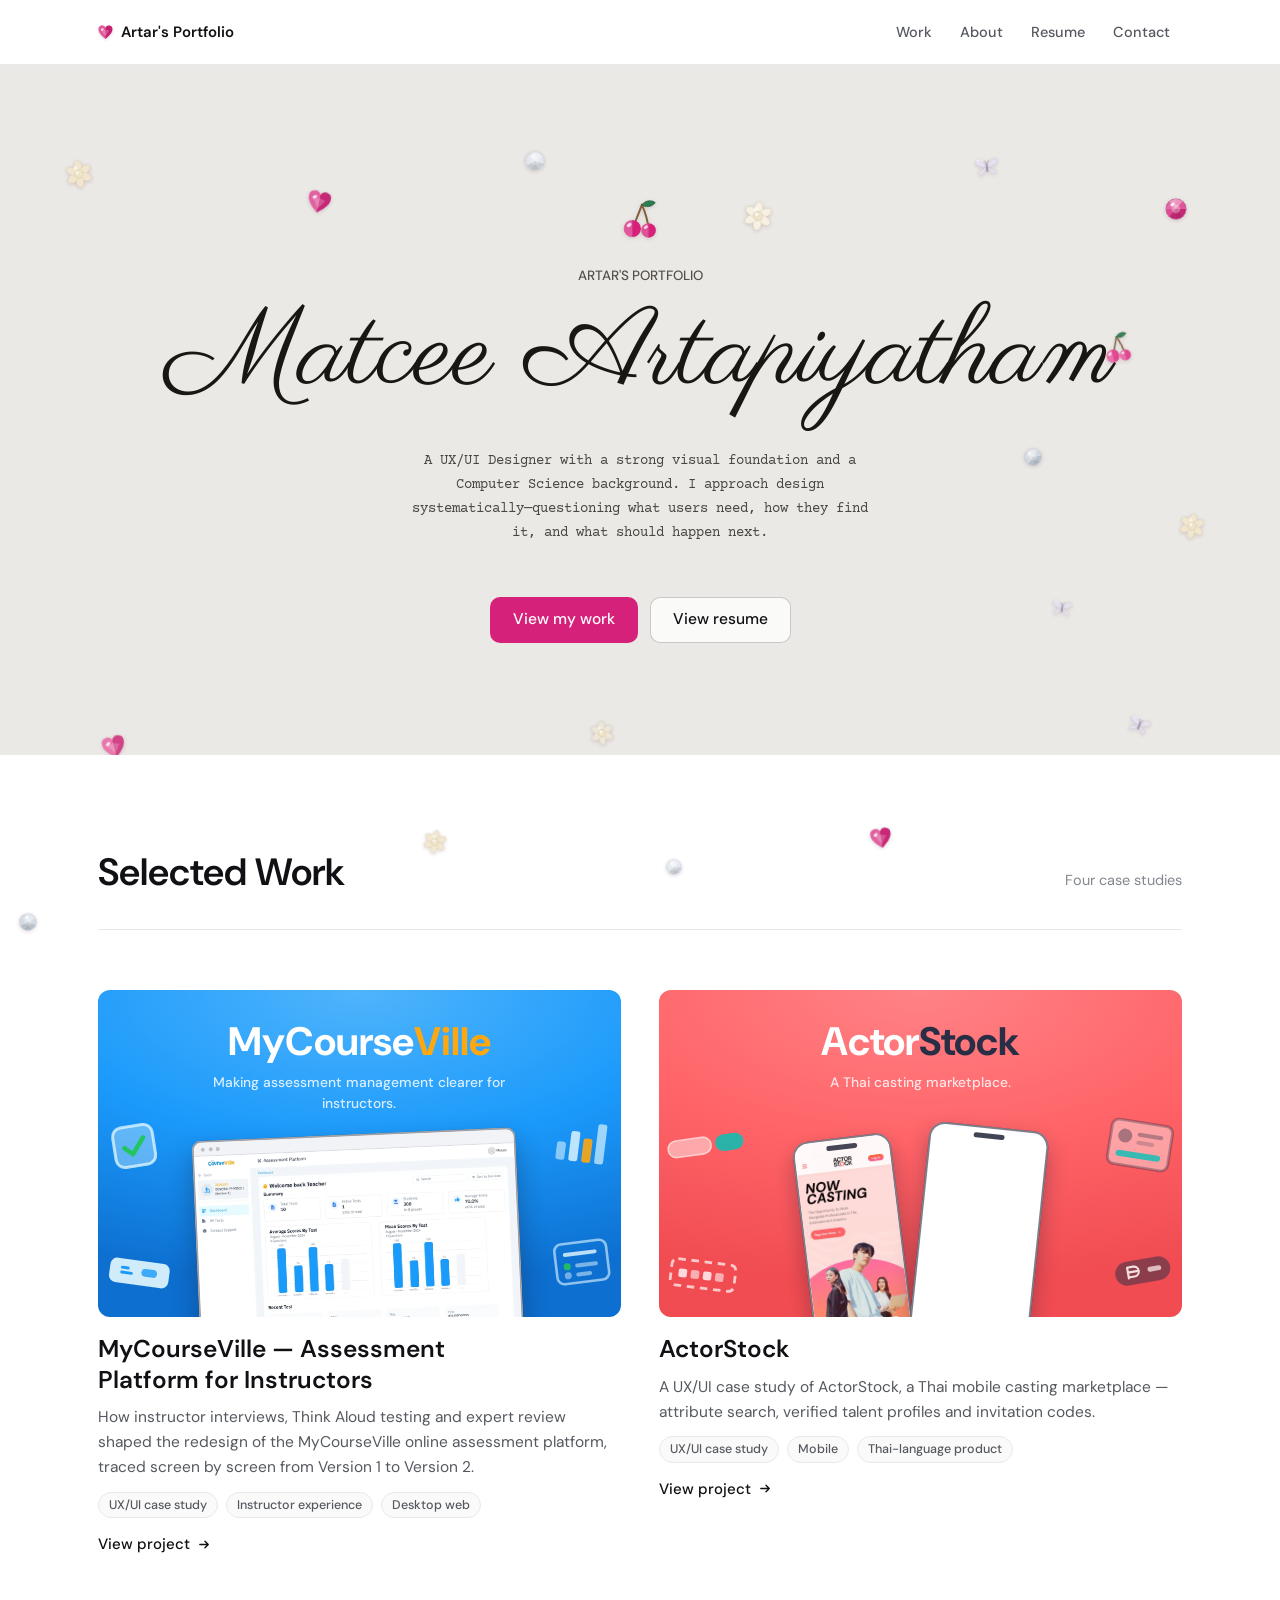
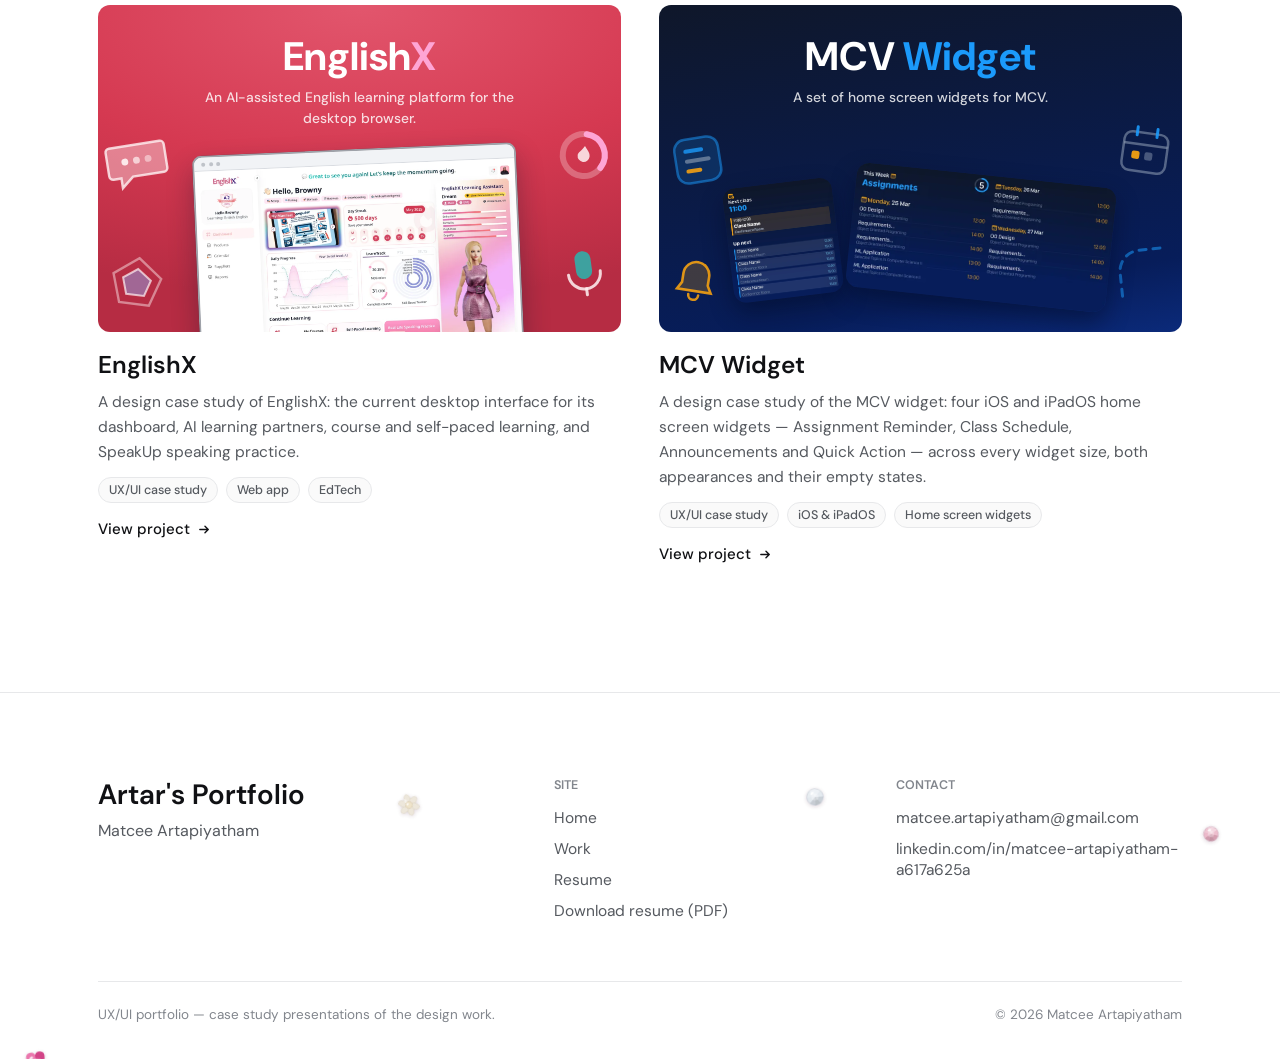
==== commit 52cc0297: "Set a pink heart stone before the wordmark The same stone as the homepage scatter, in the cherry pin" ====
--- a/index.html
+++ b/index.html
@@ -81,7 +81,7 @@
 <!-- ============================ SITE HEADER ============================ -->
 <header class="pf-header">
   <div class="pf-header__inner">
-    <a class="pf-brand" href="./" aria-current="page">Artar's Portfolio</a>
+    <a class="pf-brand" href="./" aria-current="page"><svg class="pf-brand__gem" viewBox="0 0 40 38" aria-hidden="true" focusable="false"><path d="M20 37C6.2 26 1.5 18.4 1.5 11.6A9.6 9.6 0 0 1 20 7.4 9.6 9.6 0 0 1 38.5 11.6C38.5 18.4 33.8 26 20 37Z" fill="currentColor"/><path d="M20 37C6.2 26 1.5 18.4 1.5 11.6A9.6 9.6 0 0 1 20 7.4Z" fill="#fff" fill-opacity=".26"/><path d="M20 7.4A9.6 9.6 0 0 1 38.5 11.6C38.5 18.4 33.8 26 20 37Z" fill="#000" fill-opacity=".08"/><path d="M20 12.5 30 15.5 20 30 10 15.5Z" fill="#fff" fill-opacity=".22"/><ellipse cx="11.5" cy="12" rx="4.2" ry="2.7" fill="#fff" fill-opacity=".8" transform="rotate(-30 11.5 12)"/></svg><span class="pf-brand__name">Artar's Portfolio</span></a>
 
     <nav aria-label="Main">
       <ul class="pf-nav">
--- a/assets/css/shell.css
+++ b/assets/css/shell.css
@@ -102,6 +102,9 @@
 }
 
 .pf-brand {
+  display: inline-flex;
+  align-items: center;
+  gap: 8px;
   font-family: var(--pf-font);
   font-size: 15px;
   font-weight: 600;
@@ -110,6 +113,16 @@
   text-decoration: none;
   white-space: nowrap;
   border-radius: 6px;
+}
+
+/* The heart is the same stone as the homepage scatter, inlined rather than
+   referenced so the three project pages do not need the sprite. */
+.pf-brand__gem {
+  flex: none;
+  width: 15px;
+  height: auto;
+  color: #D6217A;
+  filter: drop-shadow(0 1px 1.5px rgba(80, 30, 60, .22));
 }
 
 .pf-brand:hover {
@@ -418,13 +431,14 @@
               transform var(--pf-t) var(--pf-ease);
 }
 
+/* The cherry gem's pink. White on it is 4.9:1, so the label still passes AA. */
 .pf-btn--primary {
-  background: var(--pf-ink);
+  background: #D6217A;
   color: #fff;
 }
 
 .pf-btn--primary:hover {
-  background: #2b2d33;
+  background: #B81866;
   transform: translateY(-1px);
 }
 
@@ -844,7 +858,7 @@
 }
 
 .pf-work {
-  padding-block: 0 clamp(72px, 10vw, 128px);
+  padding-block: clamp(56px, 8vw, 96px) clamp(72px, 10vw, 128px);
 }
 
 .pf-work__head {
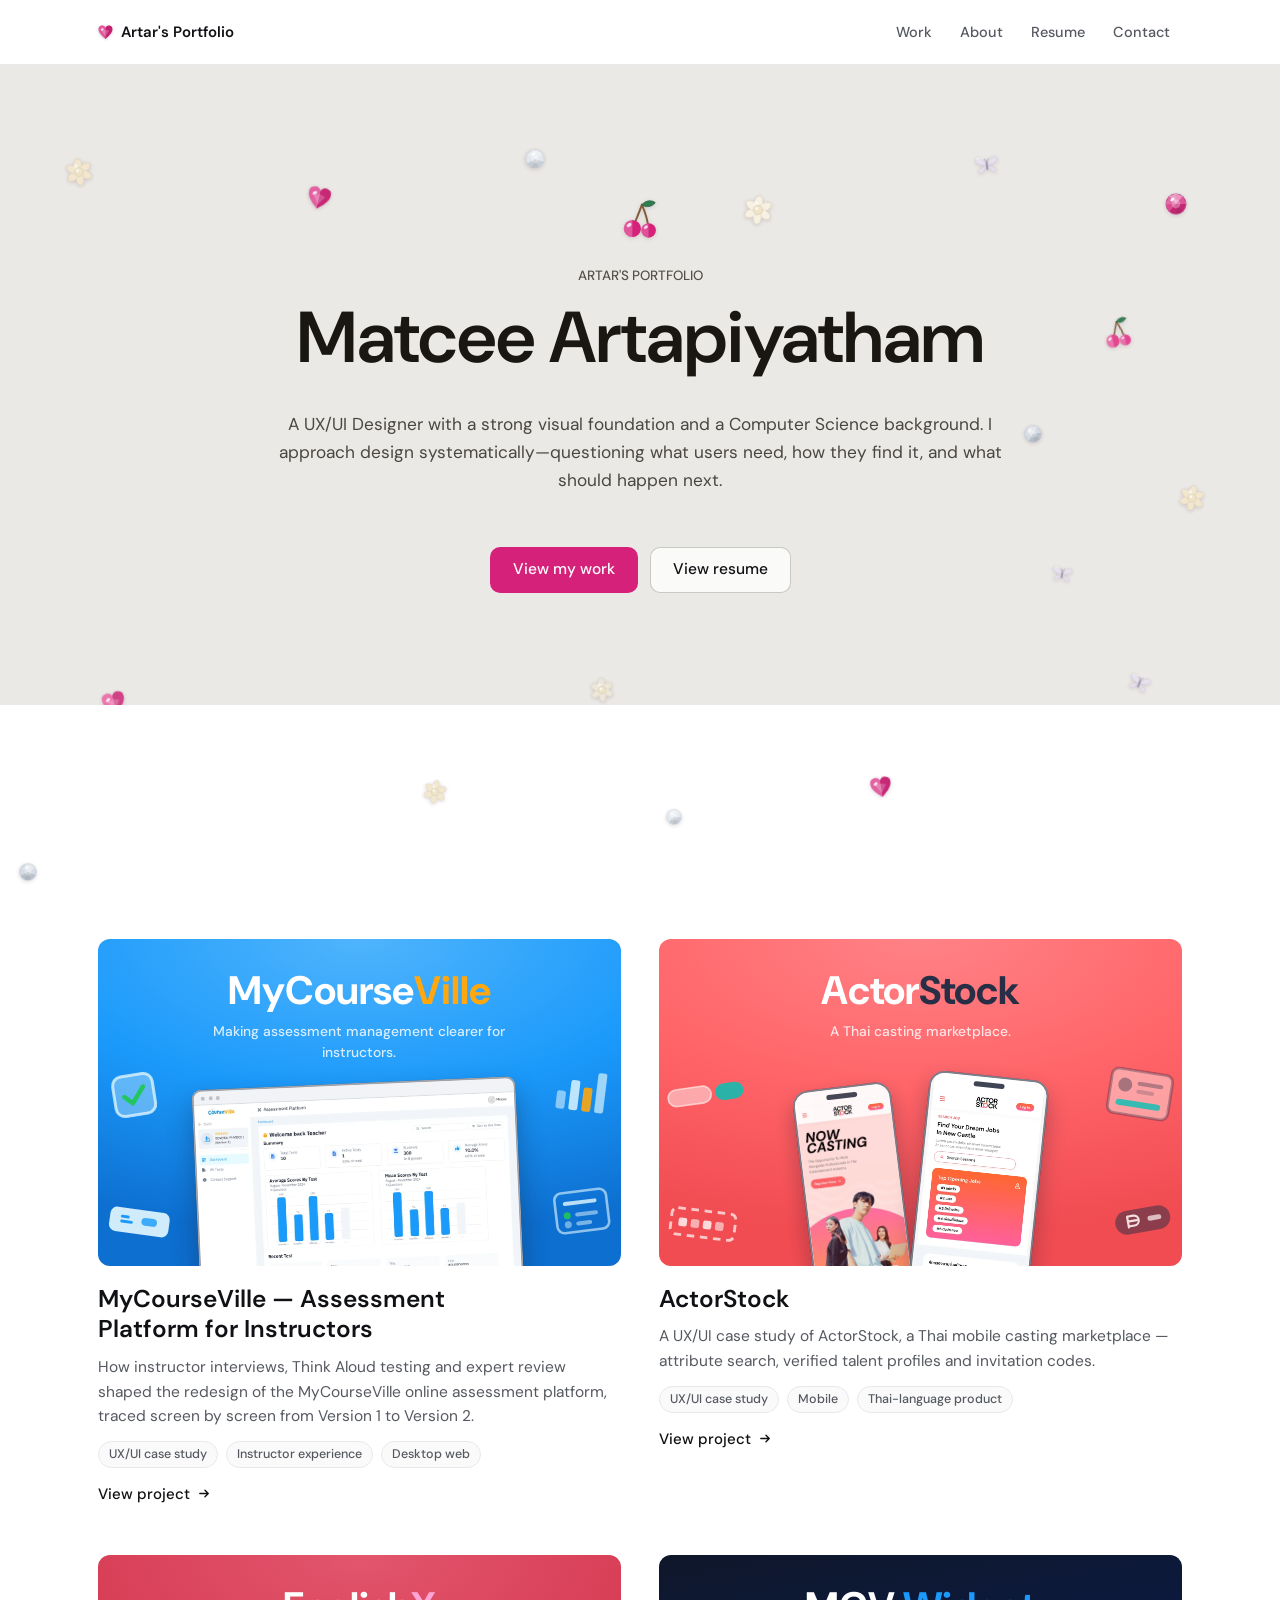
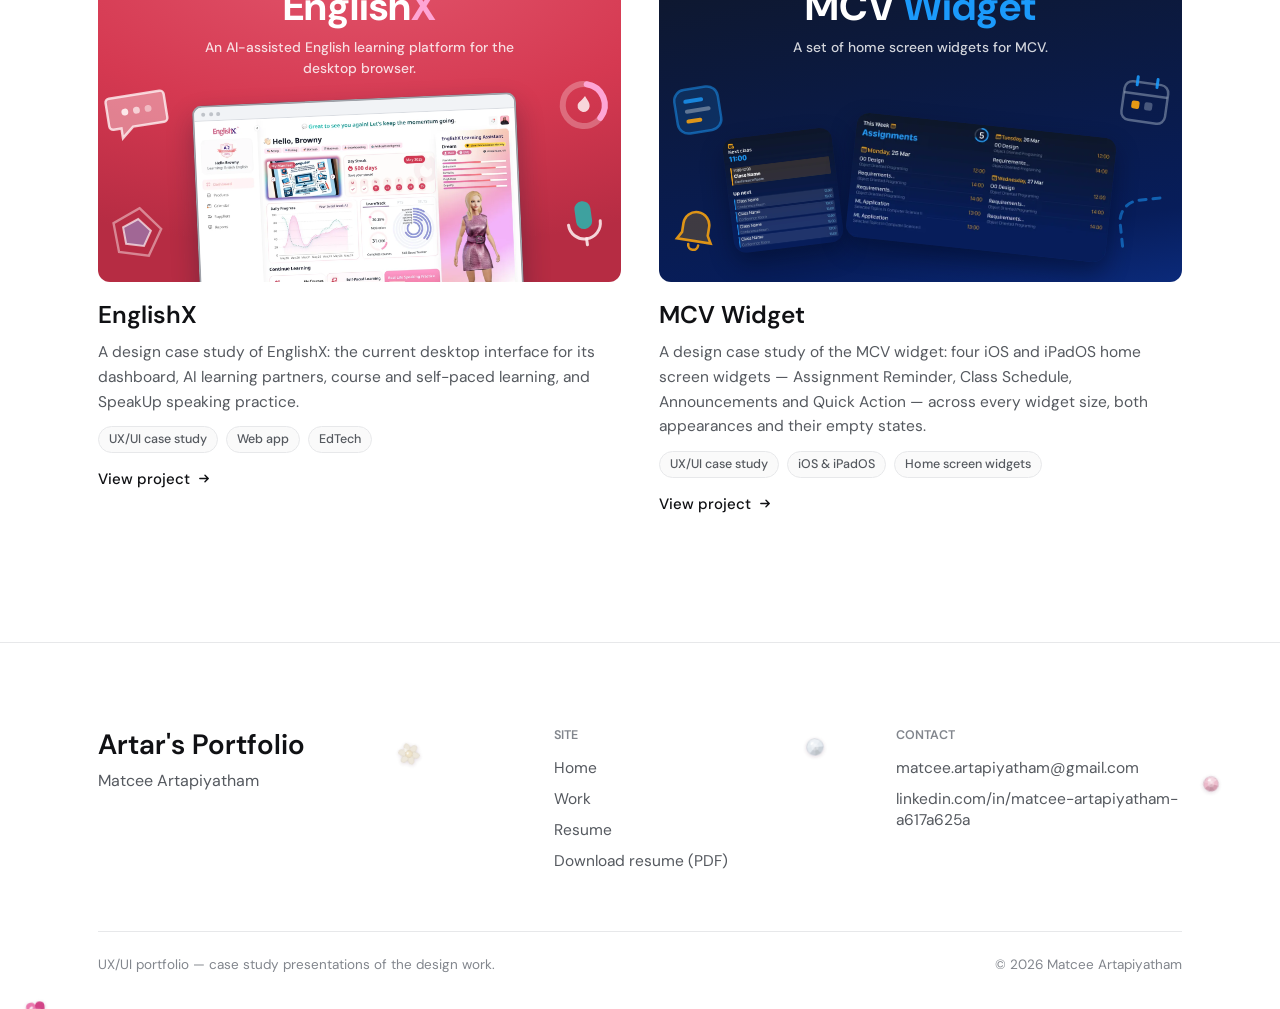
==== commit 9c207859: "Set the hero name and intro in DM Sans The script and the typewriter face are gone, so the whole sit" ====
--- a/index.html
+++ b/index.html
@@ -7,7 +7,7 @@
 <meta name="description" content="UX/UI design portfolio of Matcee Artapiyatham — four case studies: ActorStock, EnglishX, MCV Widget and the MyCourseVille Assessment Platform for instructors.">
 <link rel="preconnect" href="https://fonts.googleapis.com">
 <link rel="preconnect" href="https://fonts.gstatic.com" crossorigin>
-<link rel="stylesheet" href="https://fonts.googleapis.com/css2?family=DM+Sans:opsz,wght@9..40,400;9..40,500;9..40,600;9..40,700&family=Courier+Prime:wght@400&family=Parisienne&display=swap">
+<link rel="stylesheet" href="https://fonts.googleapis.com/css2?family=DM+Sans:opsz,wght@9..40,400;9..40,500;9..40,600;9..40,700&display=swap">
 <link rel="stylesheet" href="assets/css/shell.css">
 <script>document.documentElement.classList.add('pf-js');</script>
 <link rel="icon" href="data:image/svg+xml,<svg xmlns='http://www.w3.org/2000/svg' viewBox='0 0 100 100'><text y='.9em' font-size='90'>✳️</text></svg>">
--- a/assets/css/shell.css
+++ b/assets/css/shell.css
@@ -801,14 +801,13 @@
   padding-block: clamp(64px, 11vw, 132px) clamp(56px, 9vw, 112px);
 }
 
-/* Typewriter, under the title block. */
 .pf-intro__lede {
-  font-family: "Courier Prime", ui-monospace, "Courier New", monospace;
-  font-size: clamp(13.5px, 1.1vw, 15.5px);
-  line-height: 1.72;
+  font-family: var(--pf-font);
+  font-size: clamp(15px, 1.35vw, 18px);
+  line-height: 1.62;
   color: #4A4742;
   margin: clamp(22px, 3.2vw, 34px) auto 0;
-  max-width: 58ch;
+  max-width: 62ch;
 }
 
 /* The embellishment that opens the block, above the title. */
@@ -826,12 +825,11 @@
   filter: drop-shadow(0 1px 2px rgba(80, 30, 60, .18));
 }
 
-/* The title, in the reference's script. */
 .pf-intro__name {
-  font-family: "Parisienne", "Snell Roundhand", cursive;
-  font-size: clamp(52px, 8.6vw, 112px);
-  font-weight: 400;
-  line-height: 1.06;
+  font-family: var(--pf-font);
+  font-size: clamp(36px, 6vw, 72px);
+  font-weight: 600;
+  line-height: 1.1;
   color: #1A1713;
   margin: 0;
   text-wrap: balance;
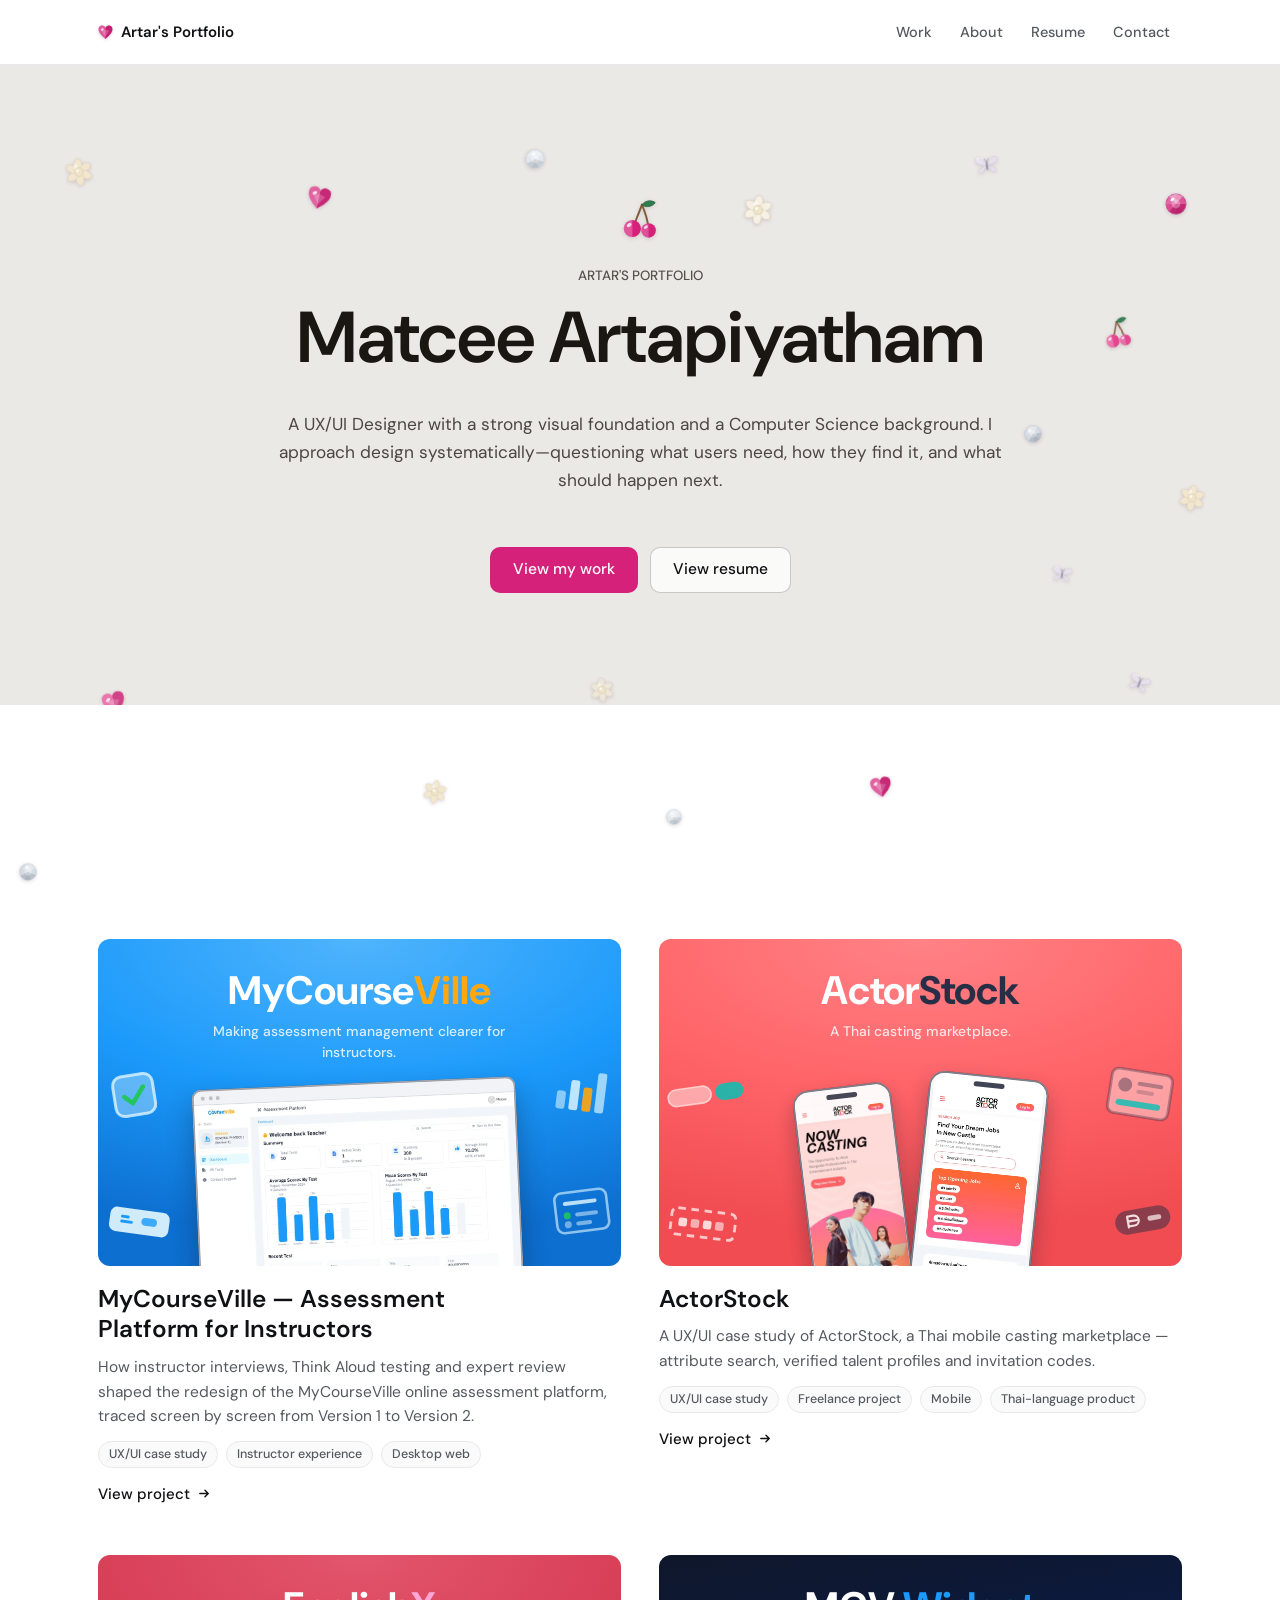
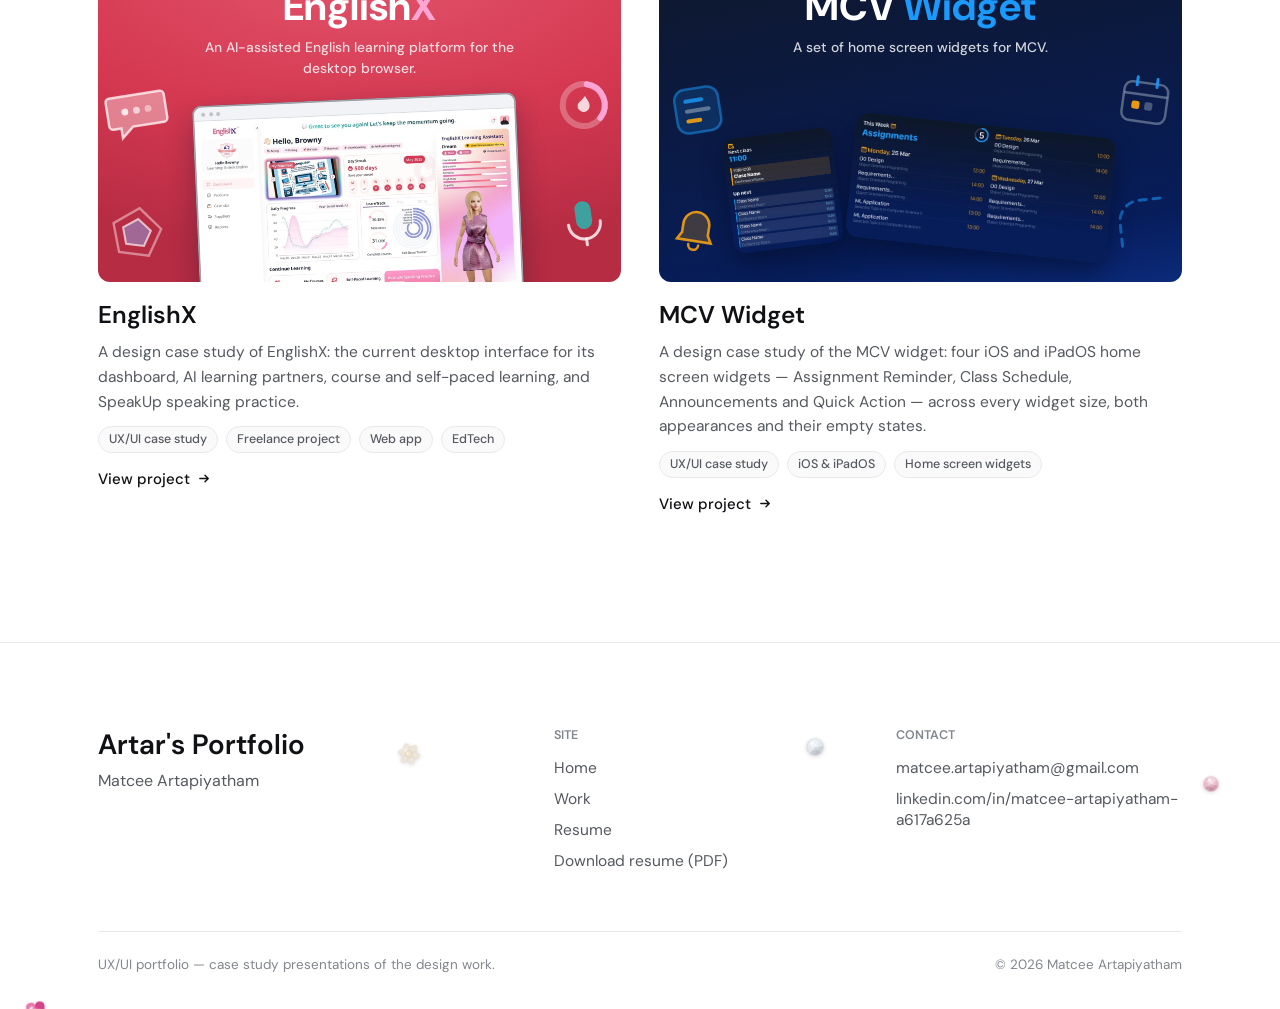
==== commit 3594b913: "Tag ActorStock and EnglishX as freelance projects A Freelance project label on both cards, on the ho" ====
--- a/index.html
+++ b/index.html
@@ -205,6 +205,7 @@
               <p class="pf-card__desc">A UX/UI case study of ActorStock, a Thai mobile casting marketplace — attribute search, verified talent profiles and invitation codes.</p>
               <ul class="pf-card__labels">
                 <li>UX/UI case study</li>
+                <li>Freelance project</li>
                 <li>Mobile</li>
                 <li>Thai-language product</li>
               </ul>
@@ -232,6 +233,7 @@
               <p class="pf-card__desc">A design case study of EnglishX: the current desktop interface for its dashboard, AI learning partners, course and self-paced learning, and SpeakUp speaking practice.</p>
               <ul class="pf-card__labels">
                 <li>UX/UI case study</li>
+                <li>Freelance project</li>
                 <li>Web app</li>
                 <li>EdTech</li>
               </ul>
--- a/assets/css/shell.css
+++ b/assets/css/shell.css
@@ -1185,6 +1185,124 @@
   }
 }
 
+/* ---------------------------------------------------------------- meta --
+   The compact project summary under each case study's hero: role, team,
+   timeline, project type, delivery status. A field with no confirmed source
+   is left out rather than guessed, so the strip is shorter on some pages. */
+.pf-meta {
+  background: var(--pf-paper);
+  border-top: 1px solid var(--pf-line);
+  border-bottom: 1px solid var(--pf-line);
+}
+
+.pf-meta__list {
+  display: grid;
+  grid-template-columns: repeat(auto-fit, minmax(190px, 1fr));
+  gap: clamp(18px, 2.6vw, 34px);
+  margin: 0;
+  padding: clamp(20px, 2.6vw, 28px) 0;
+}
+
+.pf-meta__item {
+  margin: 0;
+  min-width: 0;
+}
+
+.pf-meta__item dt {
+  margin: 0 0 6px;
+  font-family: var(--pf-font);
+  font-size: 11.5px;
+  font-weight: 600;
+  text-transform: uppercase;
+  color: var(--pf-ink-3);
+}
+
+.pf-meta__item dd {
+  margin: 0;
+  font-family: var(--pf-font);
+  font-size: 14.5px;
+  font-weight: 400;
+  line-height: 1.5;
+  color: var(--pf-ink);
+  text-wrap: pretty;
+}
+
+/* --------------------------------------------------------------- lead --
+   A short summary placed above a feature's existing detail: what the
+   problem was, what was decided and why, what constrained it, and what
+   evidence there is. Rows with nothing recorded behind them are simply not
+   written — the detail below is left exactly as it was. */
+.pf-lead {
+  margin: 0 0 clamp(26px, 3.4vw, 40px);
+  padding: clamp(20px, 2.6vw, 28px) clamp(20px, 2.6vw, 30px);
+  background: var(--pf-paper);
+  border: 1px solid var(--pf-line);
+  border-radius: 14px;
+}
+
+.pf-lead__row {
+  display: grid;
+  grid-template-columns: 116px 1fr;
+  gap: 4px 20px;
+  padding: 11px 0;
+  border-top: 1px solid var(--pf-line);
+}
+
+.pf-lead__row:first-child {
+  padding-top: 0;
+  border-top: 0;
+}
+
+.pf-lead__row:last-child {
+  padding-bottom: 0;
+}
+
+.pf-lead__row dt {
+  margin: 0;
+  font-family: var(--pf-font);
+  font-size: 11.5px;
+  font-weight: 600;
+  text-transform: uppercase;
+  color: var(--pf-ink-3);
+  padding-top: 3px;
+}
+
+.pf-lead__row dd {
+  margin: 0;
+  font-family: var(--pf-font);
+  font-size: 15px;
+  line-height: 1.6;
+  color: var(--pf-ink);
+  text-wrap: pretty;
+}
+
+.pf-lead__row dd strong { font-weight: 600; }
+
+@media (max-width: 640px) {
+  .pf-lead__row { grid-template-columns: 1fr; gap: 3px; }
+  .pf-lead__row dt { padding-top: 0; }
+}
+
+/* On the two genuinely dark bands — ActorStock's journey and the MCV Widget
+   showcase — a white card would glare, so it goes translucent and inherits
+   the band's own light text. Names are not a reliable guide here: EnglishX's
+   band--deep and Assessment's section--deep are both light, so they keep the
+   default card. */
+.band--ink .pf-lead,
+.band--dark .pf-lead {
+  background: rgba(255, 255, 255, .07);
+  border-color: rgba(255, 255, 255, .2);
+}
+
+.band--ink .pf-lead__row,
+.band--dark .pf-lead__row { border-top-color: rgba(255, 255, 255, .18); }
+
+.band--ink .pf-lead__row dd,
+.band--dark .pf-lead__row dd { color: inherit; }
+
+.band--ink .pf-lead__row dt,
+.band--dark .pf-lead__row dt { color: rgba(255, 255, 255, .66); }
+
 /* ==========================================================================
    Bedazzle — scattered gems on the homepage
    --------------------------------------------------------------------------
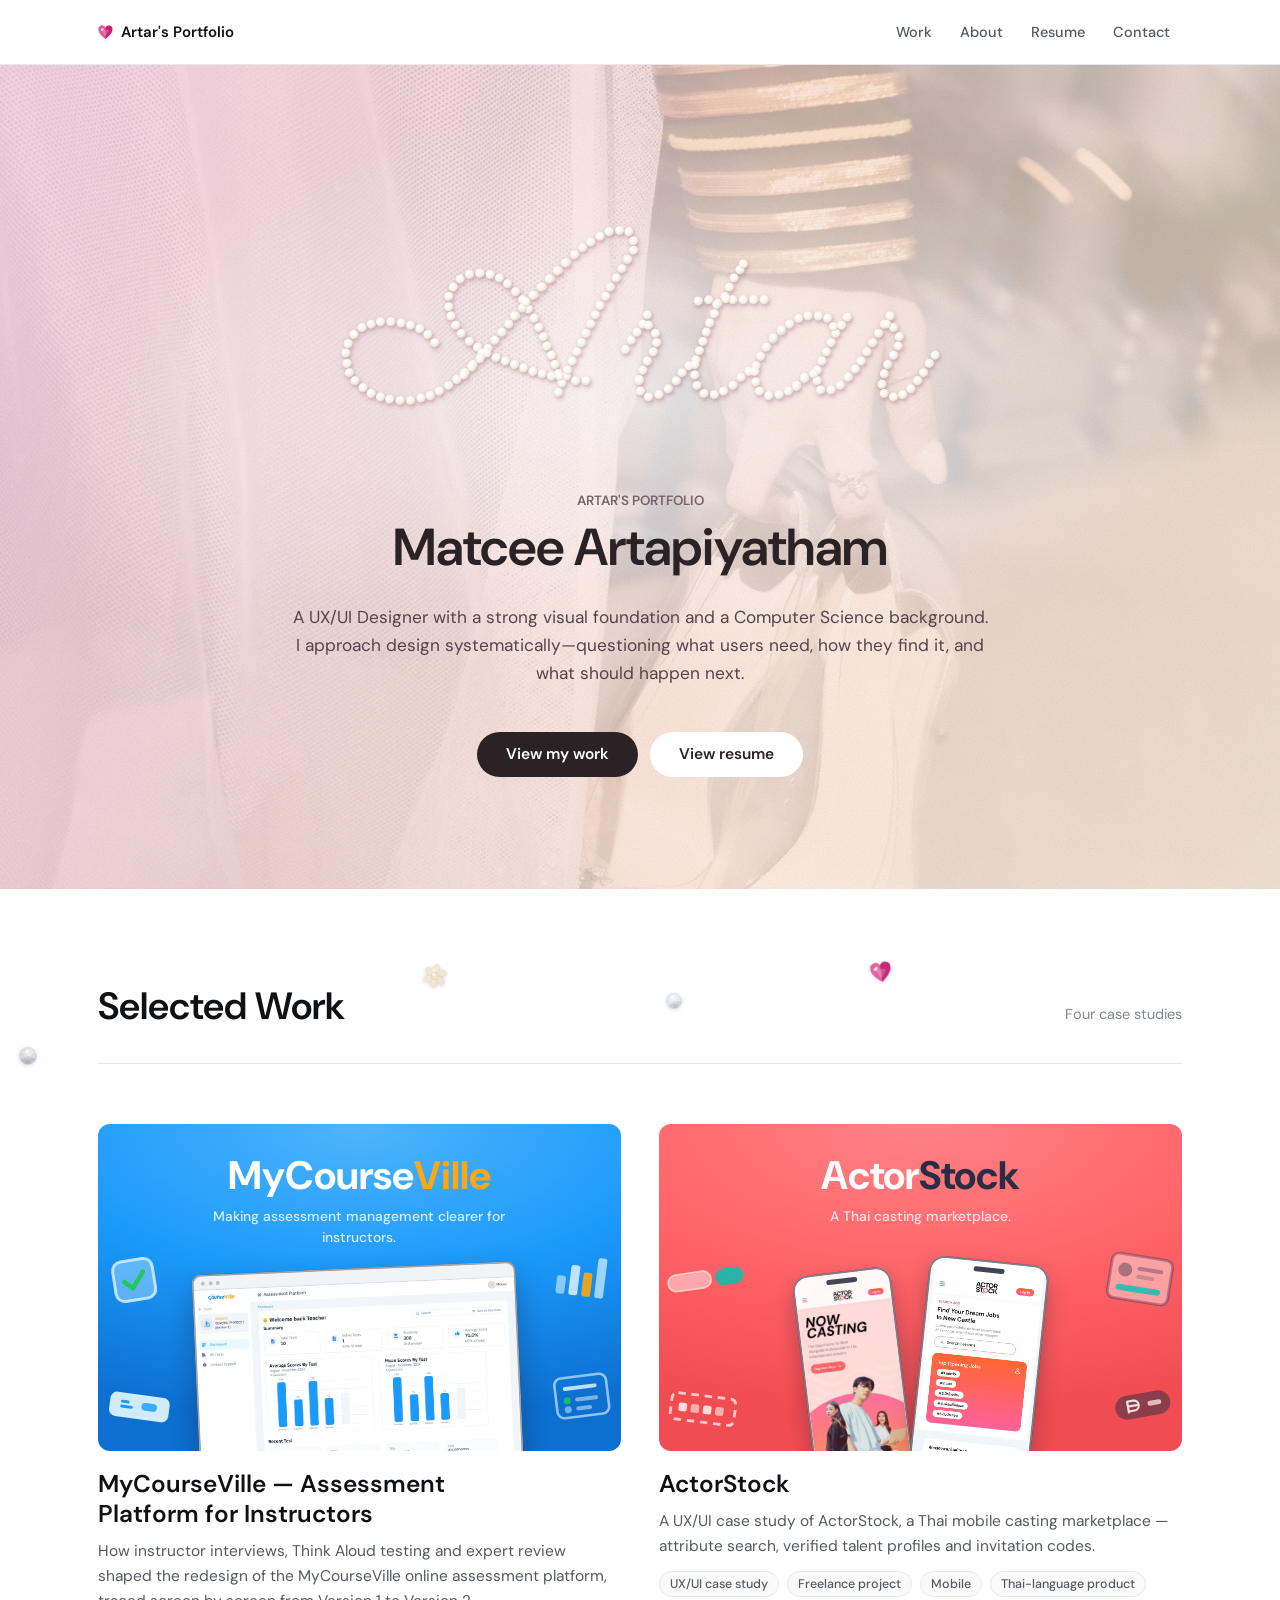
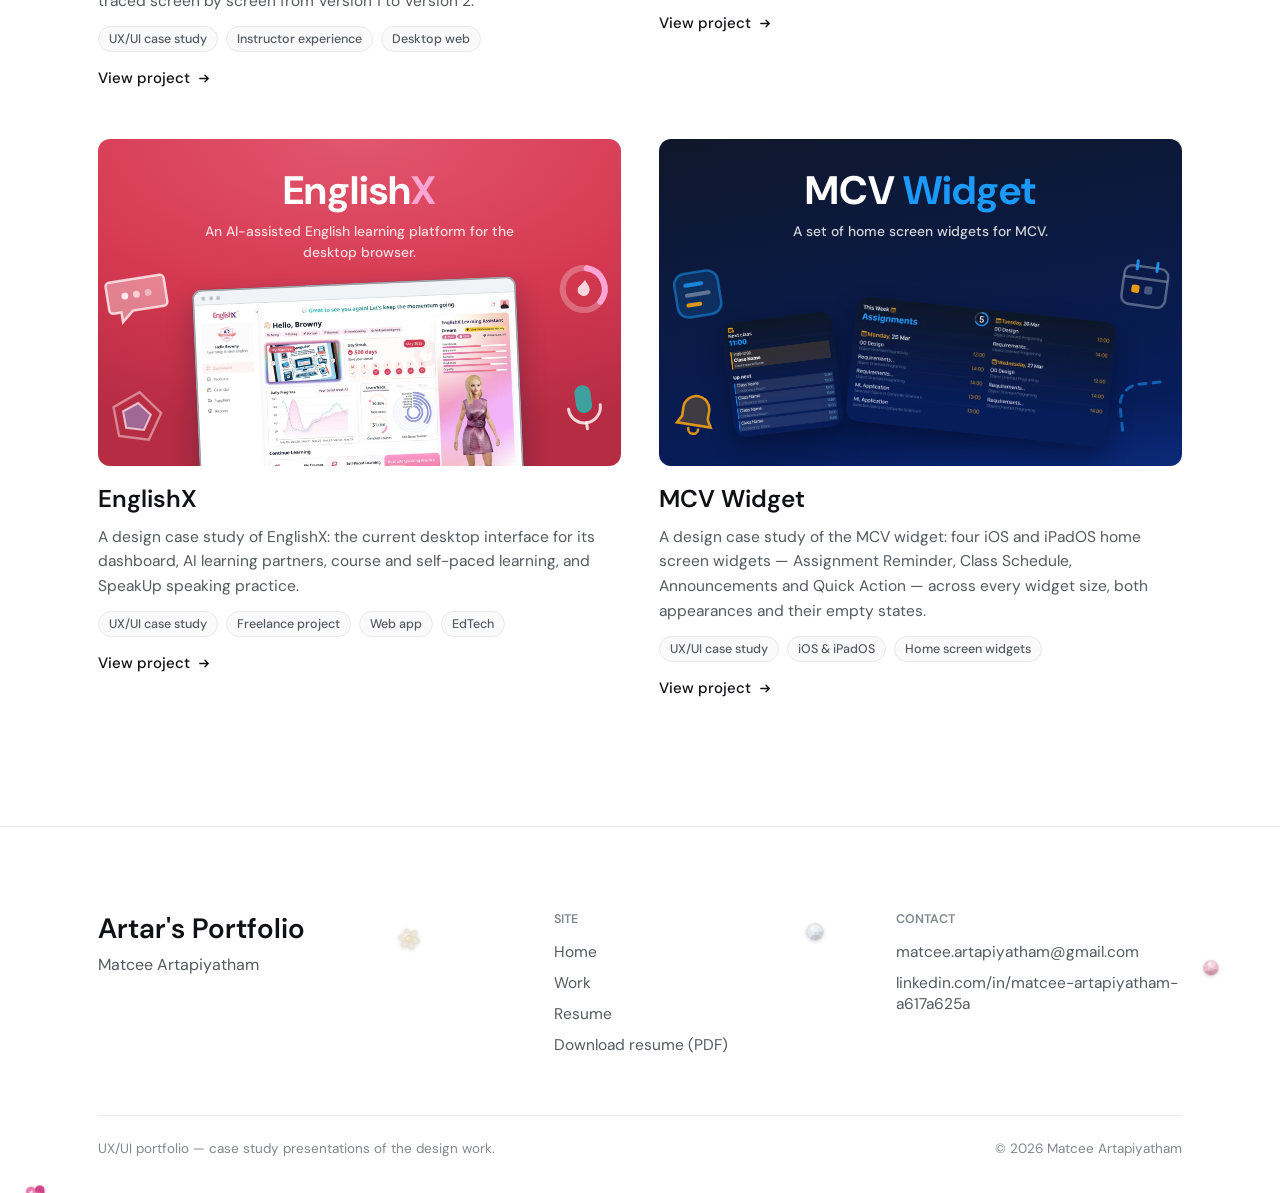
==== commit 2dd5739c: "Put the pearl hero on the homepage Replaces the LINE MAN green field with the photograph, the rose w" ====
--- a/index.html
+++ b/index.html
@@ -114,6 +114,7 @@
 
   <!-- ============================ INTRODUCTION ============================ -->
   <section class="pf-intro" id="about">
+    <div class="pf-intro__wash" aria-hidden="true"></div>
       <div class="pf-gems" aria-hidden="true">
         <span class="pf-gem" style="--x:5%;--y:5%;--s:30px;--c:#F2E7CE;--r:-8deg;--o:0.96;--t:5.4s;--d:0.0s"><svg aria-hidden="true"><use href="#pf-g-daisy"/></svg></span>
         <span class="pf-gem" style="--x:24%;--y:9%;--s:24px;--c:#D6217A;--r:12deg;--o:0.95;--t:6.2s;--d:0.7s"><svg aria-hidden="true"><use href="#pf-g-heart"/></svg></span>
@@ -132,7 +133,468 @@
         <span class="pf-gem" data-drop="sm" style="--x:88%;--y:85%;--s:26px;--c:#E6E1F1;--r:22deg;--o:0.92;--t:6.7s;--d:1.7s"><svg aria-hidden="true"><use href="#pf-g-butterfly"/></svg></span>
       </div>
     <div class="pf-wrap">
-      <span class="pf-intro__motif pf-reveal" aria-hidden="true"><svg viewBox="0 0 44 44"><use href="#pf-g-cherries"/></svg></span>
+      <svg class="pf-intro__word pf-reveal" xmlns="http://www.w3.org/2000/svg" viewBox="0 0 2077 860" width="100%" aria-hidden="true" focusable="false">
+        <defs>
+          <!-- bright field: the bead stays creamy and gets its edge from a narrow
+               rim stop plus a warm drop shadow, not from darkening the whole pearl -->
+          <radialGradient id="pf-s-pearl" cx="36%" cy="32%" r="76%">
+            <stop offset="0%"  stop-color="#ffffff"/>
+            <stop offset="46%" stop-color="#fbf7f1"/>
+            <stop offset="84%" stop-color="#ece4d9"/>
+            <stop offset="93%" stop-color="#d8cbbb"/>
+            <stop offset="100%" stop-color="#b6a694"/>
+          </radialGradient>
+          <radialGradient id="pf-s-glint" cx="50%" cy="50%" r="50%">
+            <stop offset="0%" stop-color="#ffffff" stop-opacity=".98"/>
+            <stop offset="100%" stop-color="#ffffff" stop-opacity="0"/>
+          </radialGradient>
+          <filter id="pf-s-shadow" x="-6%" y="-6%" width="112%" height="115%">
+            <feDropShadow dx="3" dy="6" stdDeviation="6" flood-color="#8E4E68" flood-opacity=".42"/>
+          </filter>
+        </defs>
+        <g filter="url(#pf-s-shadow)">
+      <circle cx="446.7" cy="506.7" r="13.0" fill="url(#pf-s-pearl)"/>
+      <circle cx="442.8" cy="502.0" r="4.2" fill="url(#pf-s-glint)"/>
+      <circle cx="426.7" cy="483.3" r="13.0" fill="url(#pf-s-pearl)"/>
+      <circle cx="422.8" cy="478.7" r="4.2" fill="url(#pf-s-glint)"/>
+      <circle cx="403.3" cy="466.7" r="13.0" fill="url(#pf-s-pearl)"/>
+      <circle cx="399.4" cy="462.0" r="4.2" fill="url(#pf-s-glint)"/>
+      <circle cx="376.7" cy="456.7" r="13.0" fill="url(#pf-s-pearl)"/>
+      <circle cx="372.8" cy="452.0" r="4.2" fill="url(#pf-s-glint)"/>
+      <circle cx="350.0" cy="450.0" r="13.0" fill="url(#pf-s-pearl)"/>
+      <circle cx="346.1" cy="445.3" r="4.2" fill="url(#pf-s-glint)"/>
+      <circle cx="320.0" cy="446.7" r="13.0" fill="url(#pf-s-pearl)"/>
+      <circle cx="316.1" cy="442.0" r="4.2" fill="url(#pf-s-glint)"/>
+      <circle cx="290.0" cy="446.7" r="13.0" fill="url(#pf-s-pearl)"/>
+      <circle cx="286.1" cy="442.0" r="4.2" fill="url(#pf-s-glint)"/>
+      <circle cx="263.3" cy="453.3" r="13.0" fill="url(#pf-s-pearl)"/>
+      <circle cx="259.4" cy="448.7" r="4.2" fill="url(#pf-s-glint)"/>
+      <circle cx="236.7" cy="463.3" r="13.0" fill="url(#pf-s-pearl)"/>
+      <circle cx="232.8" cy="458.7" r="4.2" fill="url(#pf-s-glint)"/>
+      <circle cx="213.3" cy="483.3" r="13.0" fill="url(#pf-s-pearl)"/>
+      <circle cx="209.4" cy="478.7" r="4.2" fill="url(#pf-s-glint)"/>
+      <circle cx="196.7" cy="510.0" r="13.0" fill="url(#pf-s-pearl)"/>
+      <circle cx="192.8" cy="505.3" r="4.2" fill="url(#pf-s-glint)"/>
+      <circle cx="190.0" cy="536.7" r="13.0" fill="url(#pf-s-pearl)"/>
+      <circle cx="186.1" cy="532.0" r="4.2" fill="url(#pf-s-glint)"/>
+      <circle cx="193.3" cy="566.7" r="13.0" fill="url(#pf-s-pearl)"/>
+      <circle cx="189.4" cy="562.0" r="4.2" fill="url(#pf-s-glint)"/>
+      <circle cx="200.0" cy="593.3" r="13.0" fill="url(#pf-s-pearl)"/>
+      <circle cx="196.1" cy="588.7" r="4.2" fill="url(#pf-s-glint)"/>
+      <circle cx="216.7" cy="616.7" r="13.0" fill="url(#pf-s-pearl)"/>
+      <circle cx="212.8" cy="612.0" r="4.2" fill="url(#pf-s-glint)"/>
+      <circle cx="240.0" cy="636.7" r="13.0" fill="url(#pf-s-pearl)"/>
+      <circle cx="236.1" cy="632.0" r="4.2" fill="url(#pf-s-glint)"/>
+      <circle cx="263.3" cy="653.3" r="13.0" fill="url(#pf-s-pearl)"/>
+      <circle cx="259.4" cy="648.7" r="4.2" fill="url(#pf-s-glint)"/>
+      <circle cx="290.0" cy="663.3" r="13.0" fill="url(#pf-s-pearl)"/>
+      <circle cx="286.1" cy="658.7" r="4.2" fill="url(#pf-s-glint)"/>
+      <circle cx="316.7" cy="670.0" r="13.0" fill="url(#pf-s-pearl)"/>
+      <circle cx="312.8" cy="665.3" r="4.2" fill="url(#pf-s-glint)"/>
+      <circle cx="346.7" cy="673.3" r="13.0" fill="url(#pf-s-pearl)"/>
+      <circle cx="342.8" cy="668.7" r="4.2" fill="url(#pf-s-glint)"/>
+      <circle cx="376.7" cy="673.3" r="13.0" fill="url(#pf-s-pearl)"/>
+      <circle cx="372.8" cy="668.7" r="4.2" fill="url(#pf-s-glint)"/>
+      <circle cx="406.7" cy="666.7" r="13.0" fill="url(#pf-s-pearl)"/>
+      <circle cx="402.8" cy="662.0" r="4.2" fill="url(#pf-s-glint)"/>
+      <circle cx="433.3" cy="660.0" r="13.0" fill="url(#pf-s-pearl)"/>
+      <circle cx="429.4" cy="655.3" r="4.2" fill="url(#pf-s-glint)"/>
+      <circle cx="460.0" cy="646.7" r="13.0" fill="url(#pf-s-pearl)"/>
+      <circle cx="456.1" cy="642.0" r="4.2" fill="url(#pf-s-glint)"/>
+      <circle cx="486.7" cy="630.0" r="13.0" fill="url(#pf-s-pearl)"/>
+      <circle cx="482.8" cy="625.3" r="4.2" fill="url(#pf-s-glint)"/>
+      <circle cx="510.0" cy="613.3" r="13.0" fill="url(#pf-s-pearl)"/>
+      <circle cx="506.1" cy="608.7" r="4.2" fill="url(#pf-s-glint)"/>
+      <circle cx="533.3" cy="593.3" r="13.0" fill="url(#pf-s-pearl)"/>
+      <circle cx="529.4" cy="588.7" r="4.2" fill="url(#pf-s-glint)"/>
+      <circle cx="556.7" cy="570.0" r="13.0" fill="url(#pf-s-pearl)"/>
+      <circle cx="552.8" cy="565.3" r="4.2" fill="url(#pf-s-glint)"/>
+      <circle cx="580.0" cy="546.7" r="13.0" fill="url(#pf-s-pearl)"/>
+      <circle cx="576.1" cy="542.0" r="4.2" fill="url(#pf-s-glint)"/>
+      <circle cx="600.0" cy="523.3" r="13.0" fill="url(#pf-s-pearl)"/>
+      <circle cx="596.1" cy="518.7" r="4.2" fill="url(#pf-s-glint)"/>
+      <circle cx="620.0" cy="500.0" r="13.0" fill="url(#pf-s-pearl)"/>
+      <circle cx="616.1" cy="495.3" r="4.2" fill="url(#pf-s-glint)"/>
+      <circle cx="640.0" cy="476.7" r="13.0" fill="url(#pf-s-pearl)"/>
+      <circle cx="636.1" cy="472.0" r="4.2" fill="url(#pf-s-glint)"/>
+      <circle cx="660.0" cy="453.3" r="13.0" fill="url(#pf-s-pearl)"/>
+      <circle cx="656.1" cy="448.7" r="4.2" fill="url(#pf-s-glint)"/>
+      <circle cx="680.0" cy="430.0" r="13.0" fill="url(#pf-s-pearl)"/>
+      <circle cx="676.1" cy="425.3" r="4.2" fill="url(#pf-s-glint)"/>
+      <circle cx="703.3" cy="406.7" r="13.0" fill="url(#pf-s-pearl)"/>
+      <circle cx="699.4" cy="402.0" r="4.2" fill="url(#pf-s-glint)"/>
+      <circle cx="700.0" cy="383.3" r="13.0" fill="url(#pf-s-pearl)"/>
+      <circle cx="696.1" cy="378.7" r="4.2" fill="url(#pf-s-glint)"/>
+      <circle cx="680.0" cy="360.0" r="13.0" fill="url(#pf-s-pearl)"/>
+      <circle cx="676.1" cy="355.3" r="4.2" fill="url(#pf-s-glint)"/>
+      <circle cx="656.7" cy="336.7" r="13.0" fill="url(#pf-s-pearl)"/>
+      <circle cx="652.8" cy="332.0" r="4.2" fill="url(#pf-s-glint)"/>
+      <circle cx="633.3" cy="320.0" r="13.0" fill="url(#pf-s-pearl)"/>
+      <circle cx="629.4" cy="315.3" r="4.2" fill="url(#pf-s-glint)"/>
+      <circle cx="606.7" cy="310.0" r="13.0" fill="url(#pf-s-pearl)"/>
+      <circle cx="602.8" cy="305.3" r="4.2" fill="url(#pf-s-glint)"/>
+      <circle cx="576.7" cy="306.7" r="13.0" fill="url(#pf-s-pearl)"/>
+      <circle cx="572.8" cy="302.0" r="4.2" fill="url(#pf-s-glint)"/>
+      <circle cx="546.7" cy="310.0" r="13.0" fill="url(#pf-s-pearl)"/>
+      <circle cx="542.8" cy="305.3" r="4.2" fill="url(#pf-s-glint)"/>
+      <circle cx="520.0" cy="323.3" r="13.0" fill="url(#pf-s-pearl)"/>
+      <circle cx="516.1" cy="318.7" r="4.2" fill="url(#pf-s-glint)"/>
+      <circle cx="500.0" cy="346.7" r="13.0" fill="url(#pf-s-pearl)"/>
+      <circle cx="496.1" cy="342.0" r="4.2" fill="url(#pf-s-glint)"/>
+      <circle cx="486.7" cy="373.3" r="13.0" fill="url(#pf-s-pearl)"/>
+      <circle cx="482.8" cy="368.7" r="4.2" fill="url(#pf-s-glint)"/>
+      <circle cx="486.7" cy="403.3" r="13.0" fill="url(#pf-s-pearl)"/>
+      <circle cx="482.8" cy="398.7" r="4.2" fill="url(#pf-s-glint)"/>
+      <circle cx="493.3" cy="430.0" r="13.0" fill="url(#pf-s-pearl)"/>
+      <circle cx="489.4" cy="425.3" r="4.2" fill="url(#pf-s-glint)"/>
+      <circle cx="506.7" cy="456.7" r="13.0" fill="url(#pf-s-pearl)"/>
+      <circle cx="502.8" cy="452.0" r="4.2" fill="url(#pf-s-glint)"/>
+      <circle cx="523.3" cy="480.0" r="13.0" fill="url(#pf-s-pearl)"/>
+      <circle cx="519.4" cy="475.3" r="4.2" fill="url(#pf-s-glint)"/>
+      <circle cx="546.7" cy="503.3" r="13.0" fill="url(#pf-s-pearl)"/>
+      <circle cx="542.8" cy="498.7" r="4.2" fill="url(#pf-s-glint)"/>
+      <circle cx="570.0" cy="520.0" r="13.0" fill="url(#pf-s-pearl)"/>
+      <circle cx="566.1" cy="515.3" r="4.2" fill="url(#pf-s-glint)"/>
+      <circle cx="583.3" cy="536.7" r="13.0" fill="url(#pf-s-pearl)"/>
+      <circle cx="579.4" cy="532.0" r="4.2" fill="url(#pf-s-glint)"/>
+      <circle cx="803.3" cy="650.0" r="13.0" fill="url(#pf-s-pearl)"/>
+      <circle cx="799.4" cy="645.3" r="4.2" fill="url(#pf-s-glint)"/>
+      <circle cx="813.3" cy="623.3" r="13.0" fill="url(#pf-s-pearl)"/>
+      <circle cx="809.4" cy="618.7" r="4.2" fill="url(#pf-s-glint)"/>
+      <circle cx="803.3" cy="596.7" r="13.0" fill="url(#pf-s-pearl)"/>
+      <circle cx="799.4" cy="592.0" r="4.2" fill="url(#pf-s-glint)"/>
+      <circle cx="793.3" cy="570.0" r="13.0" fill="url(#pf-s-pearl)"/>
+      <circle cx="789.4" cy="565.3" r="4.2" fill="url(#pf-s-glint)"/>
+      <circle cx="783.3" cy="543.3" r="13.0" fill="url(#pf-s-pearl)"/>
+      <circle cx="779.4" cy="538.7" r="4.2" fill="url(#pf-s-glint)"/>
+      <circle cx="770.0" cy="516.7" r="13.0" fill="url(#pf-s-pearl)"/>
+      <circle cx="766.1" cy="512.0" r="4.2" fill="url(#pf-s-glint)"/>
+      <circle cx="760.0" cy="490.0" r="13.0" fill="url(#pf-s-pearl)"/>
+      <circle cx="756.1" cy="485.3" r="4.2" fill="url(#pf-s-glint)"/>
+      <circle cx="746.7" cy="463.3" r="13.0" fill="url(#pf-s-pearl)"/>
+      <circle cx="742.8" cy="458.7" r="4.2" fill="url(#pf-s-glint)"/>
+      <circle cx="733.3" cy="436.7" r="13.0" fill="url(#pf-s-pearl)"/>
+      <circle cx="729.4" cy="432.0" r="4.2" fill="url(#pf-s-glint)"/>
+      <circle cx="716.7" cy="410.0" r="13.0" fill="url(#pf-s-pearl)"/>
+      <circle cx="712.8" cy="405.3" r="4.2" fill="url(#pf-s-glint)"/>
+      <circle cx="883.3" cy="616.7" r="13.0" fill="url(#pf-s-pearl)"/>
+      <circle cx="879.4" cy="612.0" r="4.2" fill="url(#pf-s-glint)"/>
+      <circle cx="853.3" cy="616.7" r="13.0" fill="url(#pf-s-pearl)"/>
+      <circle cx="849.4" cy="612.0" r="4.2" fill="url(#pf-s-glint)"/>
+      <circle cx="826.7" cy="603.3" r="13.0" fill="url(#pf-s-pearl)"/>
+      <circle cx="822.8" cy="598.7" r="4.2" fill="url(#pf-s-glint)"/>
+      <circle cx="996.7" cy="526.7" r="13.0" fill="url(#pf-s-pearl)"/>
+      <circle cx="992.8" cy="522.0" r="4.2" fill="url(#pf-s-glint)"/>
+      <circle cx="1013.3" cy="500.0" r="13.0" fill="url(#pf-s-pearl)"/>
+      <circle cx="1009.4" cy="495.3" r="4.2" fill="url(#pf-s-glint)"/>
+      <circle cx="1030.0" cy="476.7" r="13.0" fill="url(#pf-s-pearl)"/>
+      <circle cx="1026.1" cy="472.0" r="4.2" fill="url(#pf-s-glint)"/>
+      <circle cx="1046.7" cy="453.3" r="13.0" fill="url(#pf-s-pearl)"/>
+      <circle cx="1042.8" cy="448.7" r="4.2" fill="url(#pf-s-glint)"/>
+      <circle cx="1060.0" cy="426.7" r="13.0" fill="url(#pf-s-pearl)"/>
+      <circle cx="1056.1" cy="422.0" r="4.2" fill="url(#pf-s-glint)"/>
+      <circle cx="1206.7" cy="386.7" r="13.0" fill="url(#pf-s-pearl)"/>
+      <circle cx="1202.8" cy="382.0" r="4.2" fill="url(#pf-s-glint)"/>
+      <circle cx="1236.7" cy="383.3" r="13.0" fill="url(#pf-s-pearl)"/>
+      <circle cx="1232.8" cy="378.7" r="4.2" fill="url(#pf-s-glint)"/>
+      <circle cx="1263.3" cy="393.3" r="13.0" fill="url(#pf-s-pearl)"/>
+      <circle cx="1259.4" cy="388.7" r="4.2" fill="url(#pf-s-glint)"/>
+      <circle cx="1283.3" cy="373.3" r="13.0" fill="url(#pf-s-pearl)"/>
+      <circle cx="1279.4" cy="368.7" r="4.2" fill="url(#pf-s-glint)"/>
+      <circle cx="1296.7" cy="346.7" r="13.0" fill="url(#pf-s-pearl)"/>
+      <circle cx="1292.8" cy="342.0" r="4.2" fill="url(#pf-s-glint)"/>
+      <circle cx="1310.0" cy="320.0" r="13.0" fill="url(#pf-s-pearl)"/>
+      <circle cx="1306.1" cy="315.3" r="4.2" fill="url(#pf-s-glint)"/>
+      <circle cx="1326.7" cy="296.7" r="13.0" fill="url(#pf-s-pearl)"/>
+      <circle cx="1322.8" cy="292.0" r="4.2" fill="url(#pf-s-glint)"/>
+      <circle cx="1336.7" cy="280.0" r="13.0" fill="url(#pf-s-pearl)"/>
+      <circle cx="1332.8" cy="275.3" r="4.2" fill="url(#pf-s-glint)"/>
+      <circle cx="1396.7" cy="383.3" r="13.0" fill="url(#pf-s-pearl)"/>
+      <circle cx="1392.8" cy="378.7" r="4.2" fill="url(#pf-s-glint)"/>
+      <circle cx="1366.7" cy="383.3" r="13.0" fill="url(#pf-s-pearl)"/>
+      <circle cx="1362.8" cy="378.7" r="4.2" fill="url(#pf-s-glint)"/>
+      <circle cx="1336.7" cy="383.3" r="13.0" fill="url(#pf-s-pearl)"/>
+      <circle cx="1332.8" cy="378.7" r="4.2" fill="url(#pf-s-glint)"/>
+      <circle cx="1306.7" cy="383.3" r="13.0" fill="url(#pf-s-pearl)"/>
+      <circle cx="1302.8" cy="378.7" r="4.2" fill="url(#pf-s-glint)"/>
+      <circle cx="1286.7" cy="380.0" r="13.0" fill="url(#pf-s-pearl)"/>
+      <circle cx="1282.8" cy="375.3" r="4.2" fill="url(#pf-s-glint)"/>
+      <circle cx="1636.7" cy="433.3" r="13.0" fill="url(#pf-s-pearl)"/>
+      <circle cx="1632.8" cy="428.7" r="4.2" fill="url(#pf-s-glint)"/>
+      <circle cx="1620.0" cy="456.7" r="13.0" fill="url(#pf-s-pearl)"/>
+      <circle cx="1616.1" cy="452.0" r="4.2" fill="url(#pf-s-glint)"/>
+      <circle cx="1603.3" cy="480.0" r="13.0" fill="url(#pf-s-pearl)"/>
+      <circle cx="1599.4" cy="475.3" r="4.2" fill="url(#pf-s-glint)"/>
+      <circle cx="1590.0" cy="506.7" r="13.0" fill="url(#pf-s-pearl)"/>
+      <circle cx="1586.1" cy="502.0" r="4.2" fill="url(#pf-s-glint)"/>
+      <circle cx="1576.7" cy="533.3" r="13.0" fill="url(#pf-s-pearl)"/>
+      <circle cx="1572.8" cy="528.7" r="4.2" fill="url(#pf-s-glint)"/>
+      <circle cx="1563.3" cy="560.0" r="13.0" fill="url(#pf-s-pearl)"/>
+      <circle cx="1559.4" cy="555.3" r="4.2" fill="url(#pf-s-glint)"/>
+      <circle cx="1550.0" cy="586.7" r="13.0" fill="url(#pf-s-pearl)"/>
+      <circle cx="1546.1" cy="582.0" r="4.2" fill="url(#pf-s-glint)"/>
+      <circle cx="1550.0" cy="616.7" r="13.0" fill="url(#pf-s-pearl)"/>
+      <circle cx="1546.1" cy="612.0" r="4.2" fill="url(#pf-s-glint)"/>
+      <circle cx="1560.0" cy="643.3" r="13.0" fill="url(#pf-s-pearl)"/>
+      <circle cx="1556.1" cy="638.7" r="4.2" fill="url(#pf-s-glint)"/>
+      <circle cx="1590.0" cy="643.3" r="13.0" fill="url(#pf-s-pearl)"/>
+      <circle cx="1586.1" cy="638.7" r="4.2" fill="url(#pf-s-glint)"/>
+      <circle cx="1616.7" cy="630.0" r="13.0" fill="url(#pf-s-pearl)"/>
+      <circle cx="1612.8" cy="625.3" r="4.2" fill="url(#pf-s-glint)"/>
+      <circle cx="1640.0" cy="606.7" r="13.0" fill="url(#pf-s-pearl)"/>
+      <circle cx="1636.1" cy="602.0" r="4.2" fill="url(#pf-s-glint)"/>
+      <circle cx="1660.0" cy="583.3" r="13.0" fill="url(#pf-s-pearl)"/>
+      <circle cx="1656.1" cy="578.7" r="4.2" fill="url(#pf-s-glint)"/>
+      <circle cx="1676.7" cy="560.0" r="13.0" fill="url(#pf-s-pearl)"/>
+      <circle cx="1672.8" cy="555.3" r="4.2" fill="url(#pf-s-glint)"/>
+      <circle cx="1693.3" cy="533.3" r="13.0" fill="url(#pf-s-pearl)"/>
+      <circle cx="1689.4" cy="528.7" r="4.2" fill="url(#pf-s-glint)"/>
+      <circle cx="1710.0" cy="506.7" r="13.0" fill="url(#pf-s-pearl)"/>
+      <circle cx="1706.1" cy="502.0" r="4.2" fill="url(#pf-s-glint)"/>
+      <circle cx="1726.7" cy="480.0" r="13.0" fill="url(#pf-s-pearl)"/>
+      <circle cx="1722.8" cy="475.3" r="4.2" fill="url(#pf-s-glint)"/>
+      <circle cx="1743.3" cy="453.3" r="13.0" fill="url(#pf-s-pearl)"/>
+      <circle cx="1739.4" cy="448.7" r="4.2" fill="url(#pf-s-glint)"/>
+      <circle cx="1760.0" cy="430.0" r="13.0" fill="url(#pf-s-pearl)"/>
+      <circle cx="1756.1" cy="425.3" r="4.2" fill="url(#pf-s-glint)"/>
+      <circle cx="1890.0" cy="543.3" r="13.0" fill="url(#pf-s-pearl)"/>
+      <circle cx="1886.1" cy="538.7" r="4.2" fill="url(#pf-s-glint)"/>
+      <circle cx="1873.3" cy="566.7" r="13.0" fill="url(#pf-s-pearl)"/>
+      <circle cx="1869.4" cy="562.0" r="4.2" fill="url(#pf-s-glint)"/>
+      <circle cx="1856.7" cy="593.3" r="13.0" fill="url(#pf-s-pearl)"/>
+      <circle cx="1852.8" cy="588.7" r="4.2" fill="url(#pf-s-glint)"/>
+      <circle cx="1840.0" cy="616.7" r="13.0" fill="url(#pf-s-pearl)"/>
+      <circle cx="1836.1" cy="612.0" r="4.2" fill="url(#pf-s-glint)"/>
+      <circle cx="1820.0" cy="640.0" r="13.0" fill="url(#pf-s-pearl)"/>
+      <circle cx="1816.1" cy="635.3" r="4.2" fill="url(#pf-s-glint)"/>
+      <circle cx="1796.7" cy="656.7" r="13.0" fill="url(#pf-s-pearl)"/>
+      <circle cx="1792.8" cy="652.0" r="4.2" fill="url(#pf-s-glint)"/>
+      <circle cx="1770.0" cy="663.3" r="13.0" fill="url(#pf-s-pearl)"/>
+      <circle cx="1766.1" cy="658.7" r="4.2" fill="url(#pf-s-glint)"/>
+      <circle cx="1743.3" cy="653.3" r="13.0" fill="url(#pf-s-pearl)"/>
+      <circle cx="1739.4" cy="648.7" r="4.2" fill="url(#pf-s-glint)"/>
+      <circle cx="1736.7" cy="626.7" r="13.0" fill="url(#pf-s-pearl)"/>
+      <circle cx="1732.8" cy="622.0" r="4.2" fill="url(#pf-s-glint)"/>
+      <circle cx="1743.3" cy="596.7" r="13.0" fill="url(#pf-s-pearl)"/>
+      <circle cx="1739.4" cy="592.0" r="4.2" fill="url(#pf-s-glint)"/>
+      <circle cx="1753.3" cy="570.0" r="13.0" fill="url(#pf-s-pearl)"/>
+      <circle cx="1749.4" cy="565.3" r="4.2" fill="url(#pf-s-glint)"/>
+      <circle cx="1770.0" cy="543.3" r="13.0" fill="url(#pf-s-pearl)"/>
+      <circle cx="1766.1" cy="538.7" r="4.2" fill="url(#pf-s-glint)"/>
+      <circle cx="1783.3" cy="516.7" r="13.0" fill="url(#pf-s-pearl)"/>
+      <circle cx="1779.4" cy="512.0" r="4.2" fill="url(#pf-s-glint)"/>
+      <circle cx="1786.7" cy="490.0" r="13.0" fill="url(#pf-s-pearl)"/>
+      <circle cx="1782.8" cy="485.3" r="4.2" fill="url(#pf-s-glint)"/>
+      <circle cx="1770.0" cy="463.3" r="13.0" fill="url(#pf-s-pearl)"/>
+      <circle cx="1766.1" cy="458.7" r="4.2" fill="url(#pf-s-glint)"/>
+      <circle cx="1750.0" cy="453.3" r="13.0" fill="url(#pf-s-pearl)"/>
+      <circle cx="1746.1" cy="448.7" r="4.2" fill="url(#pf-s-glint)"/>
+      <circle cx="530.0" cy="600.0" r="13.0" fill="url(#pf-s-pearl)"/>
+      <circle cx="526.1" cy="595.3" r="4.2" fill="url(#pf-s-glint)"/>
+      <circle cx="553.3" cy="576.7" r="13.0" fill="url(#pf-s-pearl)"/>
+      <circle cx="549.4" cy="572.0" r="4.2" fill="url(#pf-s-glint)"/>
+      <circle cx="576.7" cy="553.3" r="13.0" fill="url(#pf-s-pearl)"/>
+      <circle cx="572.8" cy="548.7" r="4.2" fill="url(#pf-s-glint)"/>
+      <circle cx="596.7" cy="536.7" r="13.0" fill="url(#pf-s-pearl)"/>
+      <circle cx="592.8" cy="532.0" r="4.2" fill="url(#pf-s-glint)"/>
+      <circle cx="623.3" cy="550.0" r="13.0" fill="url(#pf-s-pearl)"/>
+      <circle cx="619.4" cy="545.3" r="4.2" fill="url(#pf-s-glint)"/>
+      <circle cx="650.0" cy="560.0" r="13.0" fill="url(#pf-s-pearl)"/>
+      <circle cx="646.1" cy="555.3" r="4.2" fill="url(#pf-s-glint)"/>
+      <circle cx="676.7" cy="570.0" r="13.0" fill="url(#pf-s-pearl)"/>
+      <circle cx="672.8" cy="565.3" r="4.2" fill="url(#pf-s-glint)"/>
+      <circle cx="703.3" cy="580.0" r="13.0" fill="url(#pf-s-pearl)"/>
+      <circle cx="699.4" cy="575.3" r="4.2" fill="url(#pf-s-glint)"/>
+      <circle cx="730.0" cy="590.0" r="13.0" fill="url(#pf-s-pearl)"/>
+      <circle cx="726.1" cy="585.3" r="4.2" fill="url(#pf-s-glint)"/>
+      <circle cx="756.7" cy="596.7" r="13.0" fill="url(#pf-s-pearl)"/>
+      <circle cx="752.8" cy="592.0" r="4.2" fill="url(#pf-s-glint)"/>
+      <circle cx="783.3" cy="603.3" r="13.0" fill="url(#pf-s-pearl)"/>
+      <circle cx="779.4" cy="598.7" r="4.2" fill="url(#pf-s-glint)"/>
+      <circle cx="806.7" cy="603.3" r="13.0" fill="url(#pf-s-pearl)"/>
+      <circle cx="802.8" cy="598.7" r="4.2" fill="url(#pf-s-glint)"/>
+      <circle cx="676.7" cy="430.0" r="13.0" fill="url(#pf-s-pearl)"/>
+      <circle cx="672.8" cy="425.3" r="4.2" fill="url(#pf-s-glint)"/>
+      <circle cx="700.0" cy="406.7" r="13.0" fill="url(#pf-s-pearl)"/>
+      <circle cx="696.1" cy="402.0" r="4.2" fill="url(#pf-s-glint)"/>
+      <circle cx="710.0" cy="390.0" r="13.0" fill="url(#pf-s-pearl)"/>
+      <circle cx="706.1" cy="385.3" r="4.2" fill="url(#pf-s-glint)"/>
+      <circle cx="733.3" cy="370.0" r="13.0" fill="url(#pf-s-pearl)"/>
+      <circle cx="729.4" cy="365.3" r="4.2" fill="url(#pf-s-glint)"/>
+      <circle cx="756.7" cy="346.7" r="13.0" fill="url(#pf-s-pearl)"/>
+      <circle cx="752.8" cy="342.0" r="4.2" fill="url(#pf-s-glint)"/>
+      <circle cx="780.0" cy="323.3" r="13.0" fill="url(#pf-s-pearl)"/>
+      <circle cx="776.1" cy="318.7" r="4.2" fill="url(#pf-s-glint)"/>
+      <circle cx="803.3" cy="300.0" r="13.0" fill="url(#pf-s-pearl)"/>
+      <circle cx="799.4" cy="295.3" r="4.2" fill="url(#pf-s-glint)"/>
+      <circle cx="826.7" cy="276.7" r="13.0" fill="url(#pf-s-pearl)"/>
+      <circle cx="822.8" cy="272.0" r="4.2" fill="url(#pf-s-glint)"/>
+      <circle cx="850.0" cy="253.3" r="13.0" fill="url(#pf-s-pearl)"/>
+      <circle cx="846.1" cy="248.7" r="4.2" fill="url(#pf-s-glint)"/>
+      <circle cx="873.3" cy="233.3" r="13.0" fill="url(#pf-s-pearl)"/>
+      <circle cx="869.4" cy="228.7" r="4.2" fill="url(#pf-s-glint)"/>
+      <circle cx="896.7" cy="216.7" r="13.0" fill="url(#pf-s-pearl)"/>
+      <circle cx="892.8" cy="212.0" r="4.2" fill="url(#pf-s-glint)"/>
+      <circle cx="923.3" cy="200.0" r="13.0" fill="url(#pf-s-pearl)"/>
+      <circle cx="919.4" cy="195.3" r="4.2" fill="url(#pf-s-glint)"/>
+      <circle cx="950.0" cy="186.7" r="13.0" fill="url(#pf-s-pearl)"/>
+      <circle cx="946.1" cy="182.0" r="4.2" fill="url(#pf-s-glint)"/>
+      <circle cx="980.0" cy="183.3" r="13.0" fill="url(#pf-s-pearl)"/>
+      <circle cx="976.1" cy="178.7" r="4.2" fill="url(#pf-s-glint)"/>
+      <circle cx="1006.7" cy="186.7" r="13.0" fill="url(#pf-s-pearl)"/>
+      <circle cx="1002.8" cy="182.0" r="4.2" fill="url(#pf-s-glint)"/>
+      <circle cx="1020.0" cy="213.3" r="13.0" fill="url(#pf-s-pearl)"/>
+      <circle cx="1016.1" cy="208.7" r="4.2" fill="url(#pf-s-glint)"/>
+      <circle cx="1020.0" cy="240.0" r="13.0" fill="url(#pf-s-pearl)"/>
+      <circle cx="1016.1" cy="235.3" r="4.2" fill="url(#pf-s-glint)"/>
+      <circle cx="1003.3" cy="266.7" r="13.0" fill="url(#pf-s-pearl)"/>
+      <circle cx="999.4" cy="262.0" r="4.2" fill="url(#pf-s-glint)"/>
+      <circle cx="986.7" cy="293.3" r="13.0" fill="url(#pf-s-pearl)"/>
+      <circle cx="982.8" cy="288.7" r="4.2" fill="url(#pf-s-glint)"/>
+      <circle cx="970.0" cy="320.0" r="13.0" fill="url(#pf-s-pearl)"/>
+      <circle cx="966.1" cy="315.3" r="4.2" fill="url(#pf-s-glint)"/>
+      <circle cx="953.3" cy="346.7" r="13.0" fill="url(#pf-s-pearl)"/>
+      <circle cx="949.4" cy="342.0" r="4.2" fill="url(#pf-s-glint)"/>
+      <circle cx="940.0" cy="373.3" r="13.0" fill="url(#pf-s-pearl)"/>
+      <circle cx="936.1" cy="368.7" r="4.2" fill="url(#pf-s-glint)"/>
+      <circle cx="923.3" cy="400.0" r="13.0" fill="url(#pf-s-pearl)"/>
+      <circle cx="919.4" cy="395.3" r="4.2" fill="url(#pf-s-glint)"/>
+      <circle cx="910.0" cy="426.7" r="13.0" fill="url(#pf-s-pearl)"/>
+      <circle cx="906.1" cy="422.0" r="4.2" fill="url(#pf-s-glint)"/>
+      <circle cx="896.7" cy="453.3" r="13.0" fill="url(#pf-s-pearl)"/>
+      <circle cx="892.8" cy="448.7" r="4.2" fill="url(#pf-s-glint)"/>
+      <circle cx="883.3" cy="480.0" r="13.0" fill="url(#pf-s-pearl)"/>
+      <circle cx="879.4" cy="475.3" r="4.2" fill="url(#pf-s-glint)"/>
+      <circle cx="870.0" cy="506.7" r="13.0" fill="url(#pf-s-pearl)"/>
+      <circle cx="866.1" cy="502.0" r="4.2" fill="url(#pf-s-glint)"/>
+      <circle cx="856.7" cy="533.3" r="13.0" fill="url(#pf-s-pearl)"/>
+      <circle cx="852.8" cy="528.7" r="4.2" fill="url(#pf-s-glint)"/>
+      <circle cx="843.3" cy="560.0" r="13.0" fill="url(#pf-s-pearl)"/>
+      <circle cx="839.4" cy="555.3" r="4.2" fill="url(#pf-s-glint)"/>
+      <circle cx="830.0" cy="586.7" r="13.0" fill="url(#pf-s-pearl)"/>
+      <circle cx="826.1" cy="582.0" r="4.2" fill="url(#pf-s-glint)"/>
+      <circle cx="730.0" cy="370.0" r="13.0" fill="url(#pf-s-pearl)"/>
+      <circle cx="726.1" cy="365.3" r="4.2" fill="url(#pf-s-glint)"/>
+      <circle cx="753.3" cy="346.7" r="13.0" fill="url(#pf-s-pearl)"/>
+      <circle cx="749.4" cy="342.0" r="4.2" fill="url(#pf-s-glint)"/>
+      <circle cx="776.7" cy="323.3" r="13.0" fill="url(#pf-s-pearl)"/>
+      <circle cx="772.8" cy="318.7" r="4.2" fill="url(#pf-s-glint)"/>
+      <circle cx="800.0" cy="300.0" r="13.0" fill="url(#pf-s-pearl)"/>
+      <circle cx="796.1" cy="295.3" r="4.2" fill="url(#pf-s-glint)"/>
+      <circle cx="823.3" cy="276.7" r="13.0" fill="url(#pf-s-pearl)"/>
+      <circle cx="819.4" cy="272.0" r="4.2" fill="url(#pf-s-glint)"/>
+      <circle cx="1036.7" cy="613.3" r="13.0" fill="url(#pf-s-pearl)"/>
+      <circle cx="1032.8" cy="608.7" r="4.2" fill="url(#pf-s-glint)"/>
+      <circle cx="1046.7" cy="586.7" r="13.0" fill="url(#pf-s-pearl)"/>
+      <circle cx="1042.8" cy="582.0" r="4.2" fill="url(#pf-s-glint)"/>
+      <circle cx="1060.0" cy="560.0" r="13.0" fill="url(#pf-s-pearl)"/>
+      <circle cx="1056.1" cy="555.3" r="4.2" fill="url(#pf-s-glint)"/>
+      <circle cx="1076.7" cy="533.3" r="13.0" fill="url(#pf-s-pearl)"/>
+      <circle cx="1072.8" cy="528.7" r="4.2" fill="url(#pf-s-glint)"/>
+      <circle cx="1086.7" cy="506.7" r="13.0" fill="url(#pf-s-pearl)"/>
+      <circle cx="1082.8" cy="502.0" r="4.2" fill="url(#pf-s-glint)"/>
+      <circle cx="1083.3" cy="480.0" r="13.0" fill="url(#pf-s-pearl)"/>
+      <circle cx="1079.4" cy="475.3" r="4.2" fill="url(#pf-s-glint)"/>
+      <circle cx="1063.3" cy="456.7" r="13.0" fill="url(#pf-s-pearl)"/>
+      <circle cx="1059.4" cy="452.0" r="4.2" fill="url(#pf-s-glint)"/>
+      <circle cx="1036.7" cy="616.7" r="13.0" fill="url(#pf-s-pearl)"/>
+      <circle cx="1032.8" cy="612.0" r="4.2" fill="url(#pf-s-glint)"/>
+      <circle cx="1040.0" cy="646.7" r="13.0" fill="url(#pf-s-pearl)"/>
+      <circle cx="1036.1" cy="642.0" r="4.2" fill="url(#pf-s-glint)"/>
+      <circle cx="1063.3" cy="663.3" r="13.0" fill="url(#pf-s-pearl)"/>
+      <circle cx="1059.4" cy="658.7" r="4.2" fill="url(#pf-s-glint)"/>
+      <circle cx="1093.3" cy="656.7" r="13.0" fill="url(#pf-s-pearl)"/>
+      <circle cx="1089.4" cy="652.0" r="4.2" fill="url(#pf-s-glint)"/>
+      <circle cx="1120.0" cy="640.0" r="13.0" fill="url(#pf-s-pearl)"/>
+      <circle cx="1116.1" cy="635.3" r="4.2" fill="url(#pf-s-glint)"/>
+      <circle cx="1143.3" cy="616.7" r="13.0" fill="url(#pf-s-pearl)"/>
+      <circle cx="1139.4" cy="612.0" r="4.2" fill="url(#pf-s-glint)"/>
+      <circle cx="1160.0" cy="593.3" r="13.0" fill="url(#pf-s-pearl)"/>
+      <circle cx="1156.1" cy="588.7" r="4.2" fill="url(#pf-s-glint)"/>
+      <circle cx="1180.0" cy="573.3" r="13.0" fill="url(#pf-s-pearl)"/>
+      <circle cx="1176.1" cy="568.7" r="4.2" fill="url(#pf-s-glint)"/>
+      <circle cx="1200.0" cy="556.7" r="13.0" fill="url(#pf-s-pearl)"/>
+      <circle cx="1196.1" cy="552.0" r="4.2" fill="url(#pf-s-glint)"/>
+      <circle cx="1210.0" cy="530.0" r="13.0" fill="url(#pf-s-pearl)"/>
+      <circle cx="1206.1" cy="525.3" r="4.2" fill="url(#pf-s-glint)"/>
+      <circle cx="1220.0" cy="503.3" r="13.0" fill="url(#pf-s-pearl)"/>
+      <circle cx="1216.1" cy="498.7" r="4.2" fill="url(#pf-s-glint)"/>
+      <circle cx="1230.0" cy="476.7" r="13.0" fill="url(#pf-s-pearl)"/>
+      <circle cx="1226.1" cy="472.0" r="4.2" fill="url(#pf-s-glint)"/>
+      <circle cx="1240.0" cy="450.0" r="13.0" fill="url(#pf-s-pearl)"/>
+      <circle cx="1236.1" cy="445.3" r="4.2" fill="url(#pf-s-glint)"/>
+      <circle cx="1253.3" cy="423.3" r="13.0" fill="url(#pf-s-pearl)"/>
+      <circle cx="1249.4" cy="418.7" r="4.2" fill="url(#pf-s-glint)"/>
+      <circle cx="1260.0" cy="396.7" r="13.0" fill="url(#pf-s-pearl)"/>
+      <circle cx="1256.1" cy="392.0" r="4.2" fill="url(#pf-s-glint)"/>
+      <circle cx="1196.7" cy="570.0" r="13.0" fill="url(#pf-s-pearl)"/>
+      <circle cx="1192.8" cy="565.3" r="4.2" fill="url(#pf-s-glint)"/>
+      <circle cx="1196.7" cy="600.0" r="13.0" fill="url(#pf-s-pearl)"/>
+      <circle cx="1192.8" cy="595.3" r="4.2" fill="url(#pf-s-glint)"/>
+      <circle cx="1203.3" cy="630.0" r="13.0" fill="url(#pf-s-pearl)"/>
+      <circle cx="1199.4" cy="625.3" r="4.2" fill="url(#pf-s-glint)"/>
+      <circle cx="1223.3" cy="653.3" r="13.0" fill="url(#pf-s-pearl)"/>
+      <circle cx="1219.4" cy="648.7" r="4.2" fill="url(#pf-s-glint)"/>
+      <circle cx="1253.3" cy="656.7" r="13.0" fill="url(#pf-s-pearl)"/>
+      <circle cx="1249.4" cy="652.0" r="4.2" fill="url(#pf-s-glint)"/>
+      <circle cx="1280.0" cy="646.7" r="13.0" fill="url(#pf-s-pearl)"/>
+      <circle cx="1276.1" cy="642.0" r="4.2" fill="url(#pf-s-glint)"/>
+      <circle cx="1306.7" cy="630.0" r="13.0" fill="url(#pf-s-pearl)"/>
+      <circle cx="1302.8" cy="625.3" r="4.2" fill="url(#pf-s-glint)"/>
+      <circle cx="1330.0" cy="606.7" r="13.0" fill="url(#pf-s-pearl)"/>
+      <circle cx="1326.1" cy="602.0" r="4.2" fill="url(#pf-s-glint)"/>
+      <circle cx="1353.3" cy="590.0" r="13.0" fill="url(#pf-s-pearl)"/>
+      <circle cx="1349.4" cy="585.3" r="4.2" fill="url(#pf-s-glint)"/>
+      <circle cx="1373.3" cy="573.3" r="13.0" fill="url(#pf-s-pearl)"/>
+      <circle cx="1369.4" cy="568.7" r="4.2" fill="url(#pf-s-glint)"/>
+      <circle cx="1386.7" cy="546.7" r="13.0" fill="url(#pf-s-pearl)"/>
+      <circle cx="1382.8" cy="542.0" r="4.2" fill="url(#pf-s-glint)"/>
+      <circle cx="1403.3" cy="520.0" r="13.0" fill="url(#pf-s-pearl)"/>
+      <circle cx="1399.4" cy="515.3" r="4.2" fill="url(#pf-s-glint)"/>
+      <circle cx="1423.3" cy="496.7" r="13.0" fill="url(#pf-s-pearl)"/>
+      <circle cx="1419.4" cy="492.0" r="4.2" fill="url(#pf-s-glint)"/>
+      <circle cx="1446.7" cy="473.3" r="13.0" fill="url(#pf-s-pearl)"/>
+      <circle cx="1442.8" cy="468.7" r="4.2" fill="url(#pf-s-glint)"/>
+      <circle cx="1470.0" cy="453.3" r="13.0" fill="url(#pf-s-pearl)"/>
+      <circle cx="1466.1" cy="448.7" r="4.2" fill="url(#pf-s-glint)"/>
+      <circle cx="1496.7" cy="436.7" r="13.0" fill="url(#pf-s-pearl)"/>
+      <circle cx="1492.8" cy="432.0" r="4.2" fill="url(#pf-s-glint)"/>
+      <circle cx="1523.3" cy="430.0" r="13.0" fill="url(#pf-s-pearl)"/>
+      <circle cx="1519.4" cy="425.3" r="4.2" fill="url(#pf-s-glint)"/>
+      <circle cx="1553.3" cy="430.0" r="13.0" fill="url(#pf-s-pearl)"/>
+      <circle cx="1549.4" cy="425.3" r="4.2" fill="url(#pf-s-glint)"/>
+      <circle cx="1580.0" cy="436.7" r="13.0" fill="url(#pf-s-pearl)"/>
+      <circle cx="1576.1" cy="432.0" r="4.2" fill="url(#pf-s-glint)"/>
+      <circle cx="1596.7" cy="460.0" r="13.0" fill="url(#pf-s-pearl)"/>
+      <circle cx="1592.8" cy="455.3" r="4.2" fill="url(#pf-s-glint)"/>
+      <circle cx="1370.0" cy="590.0" r="13.0" fill="url(#pf-s-pearl)"/>
+      <circle cx="1366.1" cy="585.3" r="4.2" fill="url(#pf-s-glint)"/>
+      <circle cx="1373.3" cy="620.0" r="13.0" fill="url(#pf-s-pearl)"/>
+      <circle cx="1369.4" cy="615.3" r="4.2" fill="url(#pf-s-glint)"/>
+      <circle cx="1383.3" cy="646.7" r="13.0" fill="url(#pf-s-pearl)"/>
+      <circle cx="1379.4" cy="642.0" r="4.2" fill="url(#pf-s-glint)"/>
+      <circle cx="1410.0" cy="660.0" r="13.0" fill="url(#pf-s-pearl)"/>
+      <circle cx="1406.1" cy="655.3" r="4.2" fill="url(#pf-s-glint)"/>
+      <circle cx="1440.0" cy="656.7" r="13.0" fill="url(#pf-s-pearl)"/>
+      <circle cx="1436.1" cy="652.0" r="4.2" fill="url(#pf-s-glint)"/>
+      <circle cx="1466.7" cy="646.7" r="13.0" fill="url(#pf-s-pearl)"/>
+      <circle cx="1462.8" cy="642.0" r="4.2" fill="url(#pf-s-glint)"/>
+      <circle cx="1490.0" cy="630.0" r="13.0" fill="url(#pf-s-pearl)"/>
+      <circle cx="1486.1" cy="625.3" r="4.2" fill="url(#pf-s-glint)"/>
+      <circle cx="1513.3" cy="606.7" r="13.0" fill="url(#pf-s-pearl)"/>
+      <circle cx="1509.4" cy="602.0" r="4.2" fill="url(#pf-s-glint)"/>
+      <circle cx="1540.0" cy="596.7" r="13.0" fill="url(#pf-s-pearl)"/>
+      <circle cx="1536.1" cy="592.0" r="4.2" fill="url(#pf-s-glint)"/>
+      <circle cx="1423.3" cy="493.3" r="13.0" fill="url(#pf-s-pearl)"/>
+      <circle cx="1419.4" cy="488.7" r="4.2" fill="url(#pf-s-glint)"/>
+      <circle cx="1446.7" cy="470.0" r="13.0" fill="url(#pf-s-pearl)"/>
+      <circle cx="1442.8" cy="465.3" r="4.2" fill="url(#pf-s-glint)"/>
+      <circle cx="1490.0" cy="633.3" r="13.0" fill="url(#pf-s-pearl)"/>
+      <circle cx="1486.1" cy="628.7" r="4.2" fill="url(#pf-s-glint)"/>
+      <circle cx="1513.3" cy="610.0" r="13.0" fill="url(#pf-s-pearl)"/>
+      <circle cx="1509.4" cy="605.3" r="4.2" fill="url(#pf-s-glint)"/>
+        </g>
+      </svg>
       <p class="pf-intro__eyebrow pf-reveal">Artar's Portfolio</p>
       <h1 class="pf-intro__name pf-reveal">Matcee Artapiyatham</h1>
       <p class="pf-intro__lede pf-reveal">A UX/UI Designer with a strong visual foundation and a Computer Science background. I approach design systematically—questioning what users need, how they find it, and what should happen next.</p>
--- a/assets/css/shell.css
+++ b/assets/css/shell.css
@@ -794,57 +794,102 @@
   max-width: 100%;
 }
 
+/* ==========================================================================
+   Hero — pearls on the photograph
+   --------------------------------------------------------------------------
+   Three layers under the content: the photograph, a rose wash that lifts it
+   and ties it to the site's pink, and a procedural film grain. The wordmark
+   is a single strand of pearls strung along the centreline of "Artar" — the
+   <h1> underneath carries the real heading, so the strand is aria-hidden.
+   ========================================================================== */
 .pf-intro {
-  /* the reference's calm field: warm grey, so the pearl and clear pieces read */
-  background: #EBE9E5;
+  position: relative;
+  isolation: isolate;
+  overflow: hidden;
   text-align: center;
-  padding-block: clamp(64px, 11vw, 132px) clamp(56px, 9vw, 112px);
-}
-
-.pf-intro__lede {
-  font-family: var(--pf-font);
-  font-size: clamp(15px, 1.35vw, 18px);
-  line-height: 1.62;
-  color: #4A4742;
-  margin: clamp(22px, 3.2vw, 34px) auto 0;
-  max-width: 62ch;
-}
-
-/* The embellishment that opens the block, above the title. */
-.pf-intro__motif {
+  padding-block: clamp(56px, 8vw, 104px) clamp(60px, 9vw, 112px);
+  /* shows through while the photograph loads */
+  background:
+    radial-gradient(95% 75% at 50% 12%, rgba(255, 255, 255, .62) 0%, rgba(255, 255, 255, 0) 60%),
+    linear-gradient(118deg, #FFD1E4 0%, #FFE2DA 48%, #FFF0DC 100%);
+}
+
+/* the photograph, held light: part-desaturated so the gold braid does not
+   fight the pearls, and lifted so the field stays bright */
+.pf-intro::before {
+  content: "";
+  position: absolute;
+  inset: 0;
+  z-index: -2;
+  background-image: url("../img/hero-photo.webp");
+  background-size: cover;
+  background-position: 50% 66%;
+  filter: grayscale(.34) brightness(1.06) contrast(.96);
+}
+
+/* the wash is load-bearing: cream pearls over white fabric would disappear
+   without it, and it is what makes the photograph belong to this site */
+.pf-intro__wash {
+  position: absolute;
+  inset: 0;
+  z-index: -1;
+  pointer-events: none;
+  background:
+    radial-gradient(64% 48% at 50% 40%, rgba(255, 255, 255, .66) 0%, rgba(255, 255, 255, 0) 72%),
+    linear-gradient(118deg, rgba(255, 209, 228, .80) 0%, rgba(255, 226, 218, .72) 48%, rgba(255, 240, 220, .80) 100%);
+}
+
+/* film grain, procedural so it costs nothing and never softens */
+.pf-intro::after {
+  content: "";
+  position: absolute;
+  inset: 0;
+  z-index: 0;
+  pointer-events: none;
+  opacity: .34;
+  mix-blend-mode: multiply;
+  background-image: url("data:image/svg+xml,%3Csvg xmlns='http://www.w3.org/2000/svg' width='180' height='180'%3E%3Cfilter id='n'%3E%3CfeTurbulence type='fractalNoise' baseFrequency='.85' numOctaves='3'/%3E%3C/filter%3E%3Crect width='180' height='180' filter='url(%23n)' opacity='.55'/%3E%3C/svg%3E");
+}
+
+.pf-intro > *:not(.pf-intro__wash) { position: relative; z-index: 1; }
+
+/* the scattered stones would compete with the strand, so the hero keeps only
+   the pearls; the rest of the page still carries its scatter */
+.pf-intro .pf-gems { display: none; }
+
+.pf-intro__word {
   display: block;
-  width: clamp(30px, 3.4vw, 42px);
-  margin: 0 auto clamp(16px, 2.4vw, 28px);
-}
-
-.pf-intro__motif svg {
-  display: block;
-  width: 100%;
+  width: min(100%, 720px);
   height: auto;
-  color: #D6217A;
-  filter: drop-shadow(0 1px 2px rgba(80, 30, 60, .18));
-}
-
-.pf-intro__name {
-  font-family: var(--pf-font);
-  font-size: clamp(36px, 6vw, 72px);
-  font-weight: 600;
-  line-height: 1.1;
-  color: #1A1713;
-  margin: 0;
-  text-wrap: balance;
-}
-
-/* Caps above the title, in the site's own sans. Tracking stays normal: this
-   site sets letter-spacing: normal everywhere, and that rule is not worth
-   breaking for one line. */
+  margin: 0 auto clamp(14px, 2.2vw, 26px);
+}
+
 .pf-intro__eyebrow {
   font-family: inherit;
   font-size: clamp(12.5px, 1.05vw, 15px);
-  font-weight: 500;
+  font-weight: 600;
   text-transform: uppercase;
-  color: #55504A;
-  margin: 0 0 clamp(8px, 1.4vw, 14px);
+  color: #7A626C;
+  margin: 0;
+}
+
+.pf-intro__name {
+  font-family: var(--pf-font);
+  font-size: clamp(30px, 4.2vw, 52px);
+  font-weight: 600;
+  line-height: 1.1;
+  color: #2B2225;
+  margin: clamp(6px, 1vw, 10px) 0 0;
+  text-wrap: balance;
+}
+
+.pf-intro__lede {
+  font-family: var(--pf-font);
+  font-size: clamp(15px, 1.35vw, 17.5px);
+  line-height: 1.62;
+  color: #55444B;
+  margin: clamp(18px, 2.6vw, 28px) auto 0;
+  max-width: 58ch;
 }
 
 .pf-intro__actions {
@@ -852,8 +897,29 @@
   flex-wrap: wrap;
   justify-content: center;
   gap: 12px;
-  margin-top: clamp(30px, 4.2vw, 52px);
-}
+  margin-top: clamp(26px, 3.6vw, 44px);
+}
+
+.pf-intro .pf-btn {
+  border-radius: 999px;
+  font-weight: 600;
+  padding: 14px 28px;
+}
+
+.pf-intro .pf-btn--primary {
+  background: #2B2225;
+  color: #fff;
+}
+
+.pf-intro .pf-btn--primary:hover { background: #170F12; }
+
+.pf-intro .pf-btn--ghost {
+  background: #fff;
+  color: #2B2225;
+  border-color: #fff;
+}
+
+.pf-intro .pf-btn--ghost:hover { background: #F6EFEA; border-color: #F6EFEA; }
 
 .pf-work {
   padding-block: clamp(56px, 8vw, 96px) clamp(72px, 10vw, 128px);
@@ -1351,6 +1417,12 @@
   filter: drop-shadow(0 1px 2px rgba(80, 30, 60, .18));
 }
 
+/* On the green field the pale stones lose their edge, so they get a deeper,
+   green-cast shadow instead of the pink-cast one used over white. */
+.pf-intro .pf-gem svg {
+  filter: drop-shadow(0 2px 4px rgba(4, 60, 28, .32));
+}
+
 /* A slow, staggered shimmer — a rhinestone catching the light, not a blink. */
 @media (prefers-reduced-motion: no-preference) {
   .pf-gem svg {
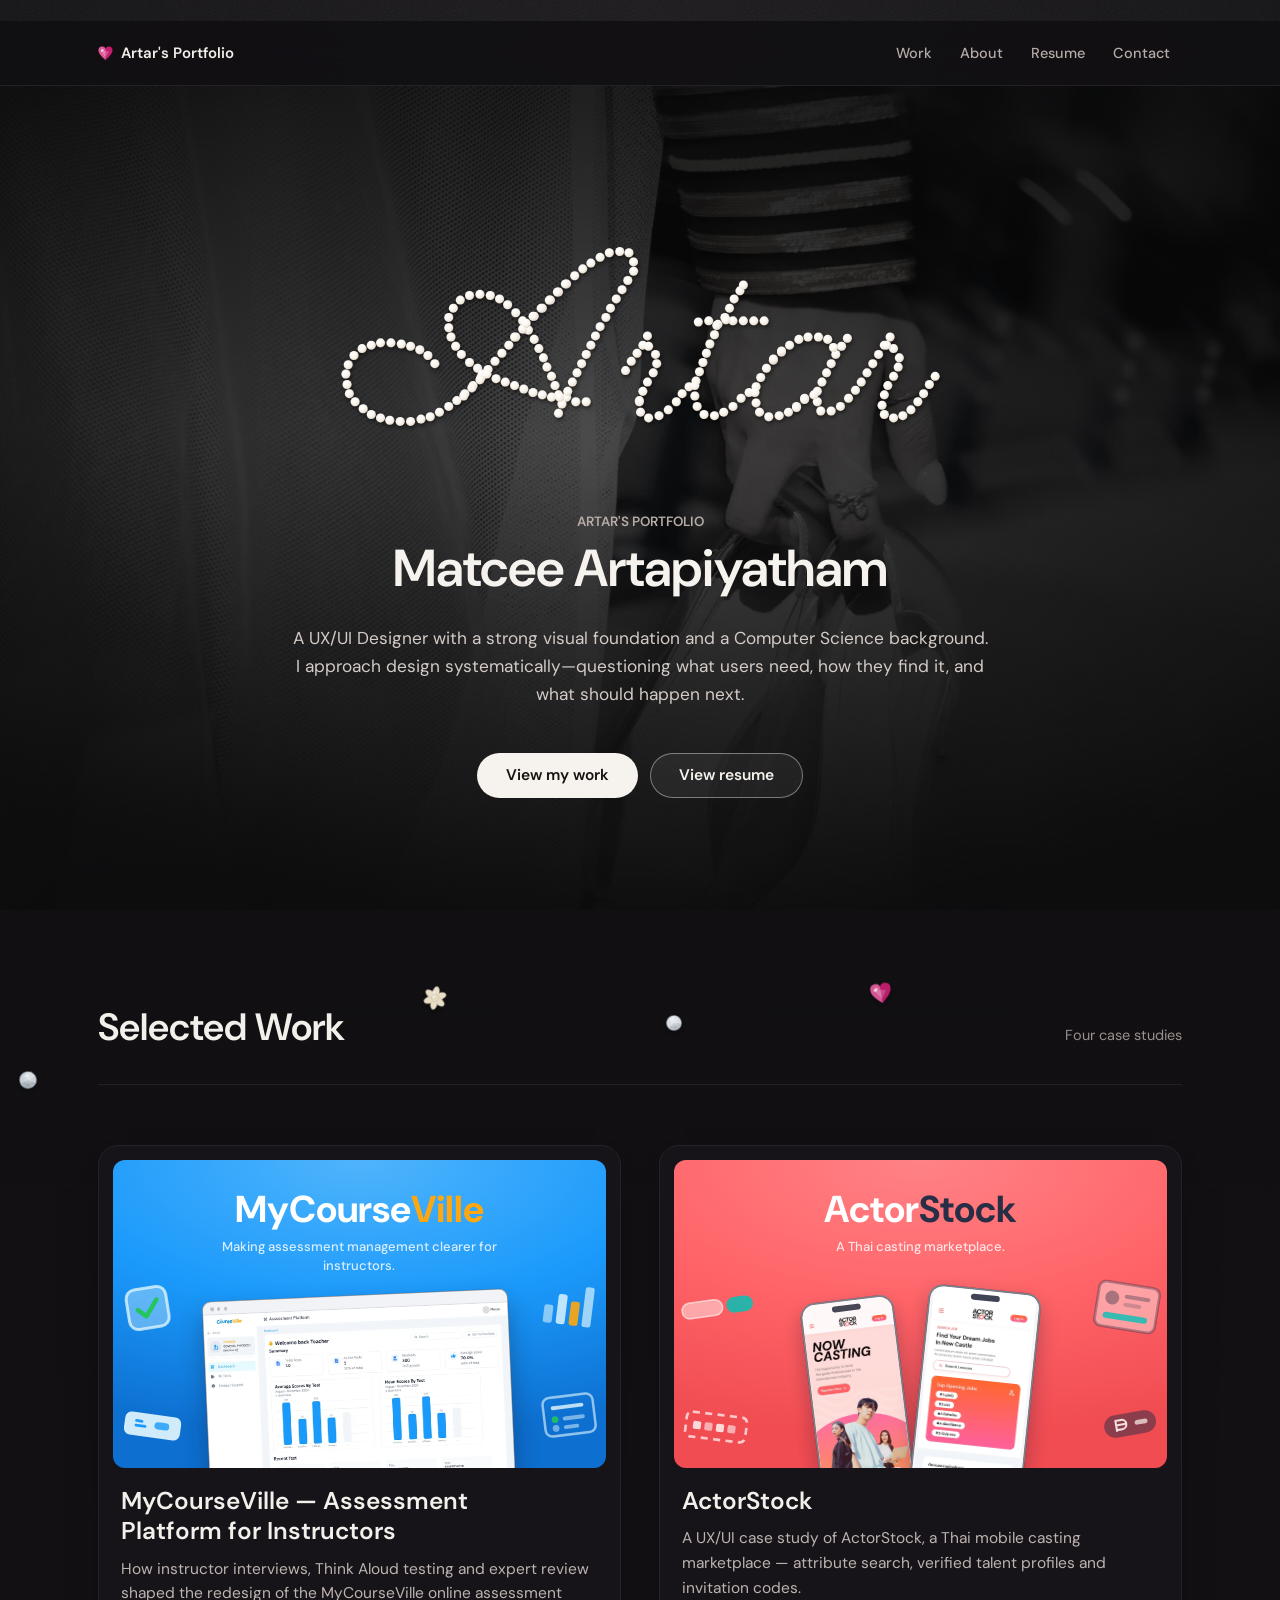
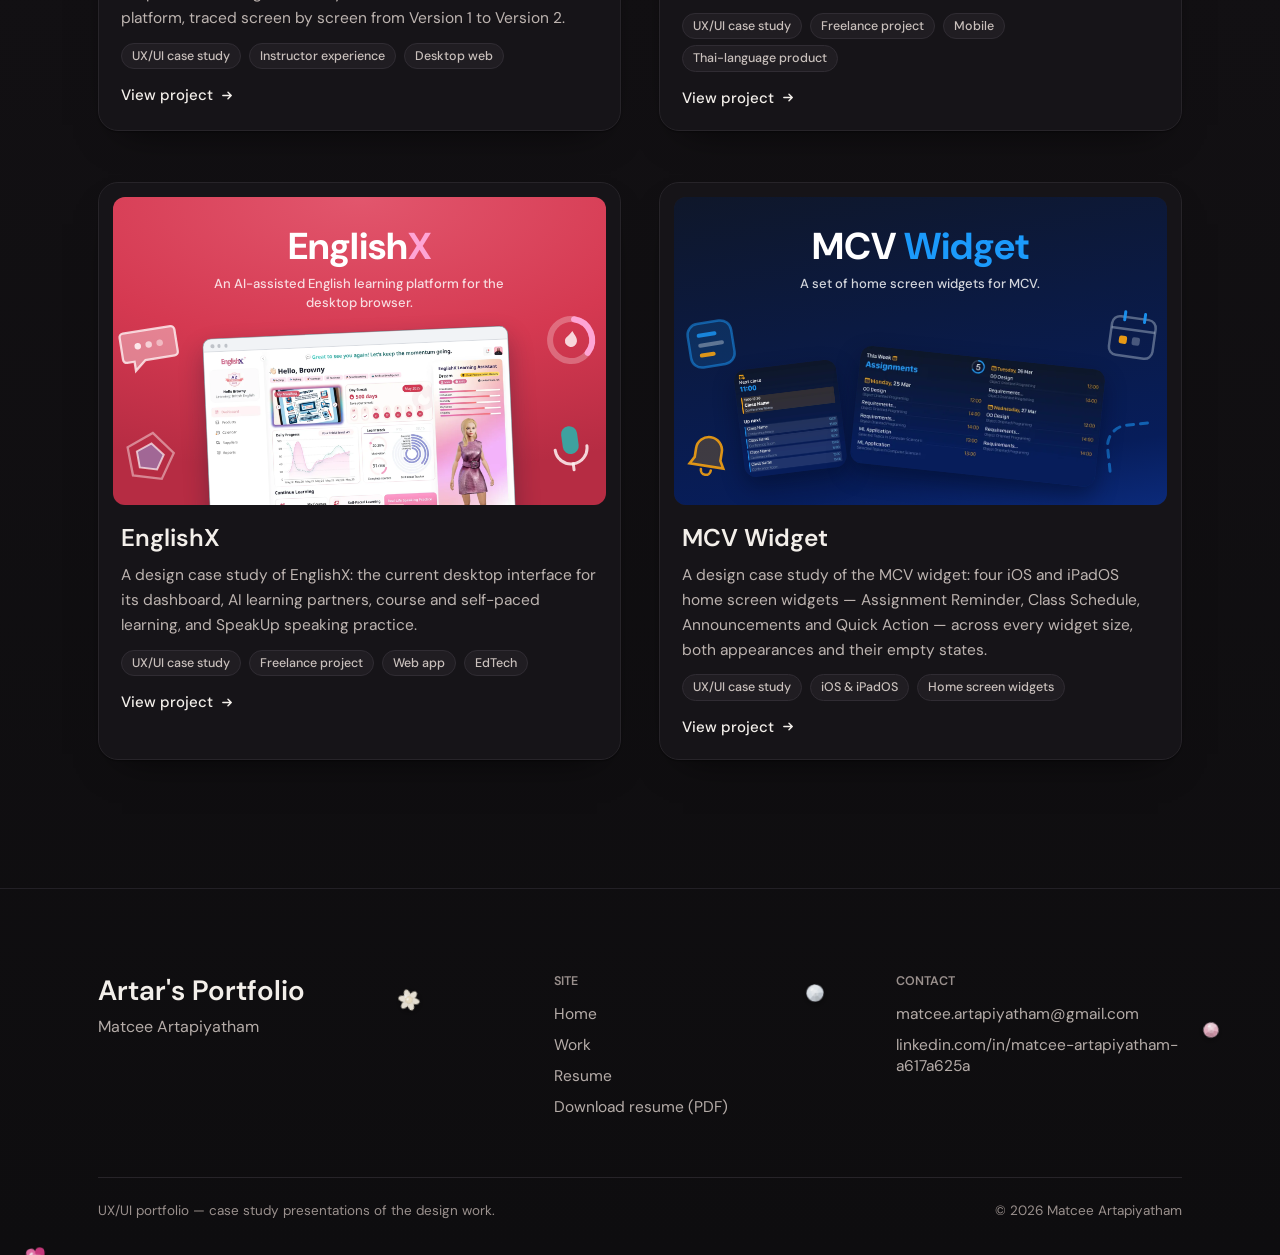
==== commit 14e97165: "Take the homepage black The hero photograph goes to near-monochrome under a dark scrim, the pearls r" ====
--- a/index.html
+++ b/index.html
@@ -149,7 +149,7 @@
             <stop offset="100%" stop-color="#ffffff" stop-opacity="0"/>
           </radialGradient>
           <filter id="pf-s-shadow" x="-6%" y="-6%" width="112%" height="115%">
-            <feDropShadow dx="3" dy="6" stdDeviation="6" flood-color="#8E4E68" flood-opacity=".42"/>
+            <feDropShadow dx="3" dy="6" stdDeviation="6" flood-color="#000000" flood-opacity=".55"/>
           </filter>
         </defs>
         <g filter="url(#pf-s-shadow)">
--- a/assets/css/shell.css
+++ b/assets/css/shell.css
@@ -797,10 +797,11 @@
 /* ==========================================================================
    Hero — pearls on the photograph
    --------------------------------------------------------------------------
-   Three layers under the content: the photograph, a rose wash that lifts it
-   and ties it to the site's pink, and a procedural film grain. The wordmark
-   is a single strand of pearls strung along the centreline of "Artar" — the
-   <h1> underneath carries the real heading, so the strand is aria-hidden.
+   Three layers under the content: the photograph pushed to near-monochrome
+   and held down, a dark scrim that keeps it there, and a procedural film
+   grain. The wordmark is a single strand of pearls strung along the
+   centreline of "Artar" — the <h1> underneath carries the real heading, so
+   the strand is aria-hidden.
    ========================================================================== */
 .pf-intro {
   position: relative;
@@ -808,14 +809,10 @@
   overflow: hidden;
   text-align: center;
   padding-block: clamp(56px, 8vw, 104px) clamp(60px, 9vw, 112px);
-  /* shows through while the photograph loads */
-  background:
-    radial-gradient(95% 75% at 50% 12%, rgba(255, 255, 255, .62) 0%, rgba(255, 255, 255, 0) 60%),
-    linear-gradient(118deg, #FFD1E4 0%, #FFE2DA 48%, #FFF0DC 100%);
-}
-
-/* the photograph, held light: part-desaturated so the gold braid does not
-   fight the pearls, and lifted so the field stays bright */
+  background: #0B0A0C;          /* shows through while the photograph loads */
+}
+
+/* the photograph, taken down to the reference's grainy monochrome */
 .pf-intro::before {
   content: "";
   position: absolute;
@@ -824,19 +821,19 @@
   background-image: url("../img/hero-photo.webp");
   background-size: cover;
   background-position: 50% 66%;
-  filter: grayscale(.34) brightness(1.06) contrast(.96);
-}
-
-/* the wash is load-bearing: cream pearls over white fabric would disappear
-   without it, and it is what makes the photograph belong to this site */
+  filter: grayscale(.88) brightness(.58) contrast(1.08);
+}
+
+/* the scrim is load-bearing: it holds the white fabric down far enough for
+   cream pearls to read, and vignettes the edges into the page */
 .pf-intro__wash {
   position: absolute;
   inset: 0;
   z-index: -1;
   pointer-events: none;
   background:
-    radial-gradient(64% 48% at 50% 40%, rgba(255, 255, 255, .66) 0%, rgba(255, 255, 255, 0) 72%),
-    linear-gradient(118deg, rgba(255, 209, 228, .80) 0%, rgba(255, 226, 218, .72) 48%, rgba(255, 240, 220, .80) 100%);
+    radial-gradient(72% 58% at 50% 44%, rgba(8, 8, 9, .18) 0%, rgba(8, 8, 9, .68) 78%, rgba(8, 8, 9, .86) 100%),
+    linear-gradient(180deg, rgba(8, 8, 9, .52) 0%, rgba(8, 8, 9, .38) 42%, rgba(8, 8, 9, .72) 100%);
 }
 
 /* film grain, procedural so it costs nothing and never softens */
@@ -846,8 +843,8 @@
   inset: 0;
   z-index: 0;
   pointer-events: none;
-  opacity: .34;
-  mix-blend-mode: multiply;
+  opacity: .30;
+  mix-blend-mode: overlay;
   background-image: url("data:image/svg+xml,%3Csvg xmlns='http://www.w3.org/2000/svg' width='180' height='180'%3E%3Cfilter id='n'%3E%3CfeTurbulence type='fractalNoise' baseFrequency='.85' numOctaves='3'/%3E%3C/filter%3E%3Crect width='180' height='180' filter='url(%23n)' opacity='.55'/%3E%3C/svg%3E");
 }
 
@@ -869,7 +866,7 @@
   font-size: clamp(12.5px, 1.05vw, 15px);
   font-weight: 600;
   text-transform: uppercase;
-  color: #7A626C;
+  color: #B8ACA7;
   margin: 0;
 }
 
@@ -878,7 +875,7 @@
   font-size: clamp(30px, 4.2vw, 52px);
   font-weight: 600;
   line-height: 1.1;
-  color: #2B2225;
+  color: #F6F2ED;
   margin: clamp(6px, 1vw, 10px) 0 0;
   text-wrap: balance;
 }
@@ -887,7 +884,7 @@
   font-family: var(--pf-font);
   font-size: clamp(15px, 1.35vw, 17.5px);
   line-height: 1.62;
-  color: #55444B;
+  color: #D4CBC6;
   margin: clamp(18px, 2.6vw, 28px) auto 0;
   max-width: 58ch;
 }
@@ -906,20 +903,19 @@
   padding: 14px 28px;
 }
 
-.pf-intro .pf-btn--primary {
-  background: #2B2225;
-  color: #fff;
-}
-
-.pf-intro .pf-btn--primary:hover { background: #170F12; }
+.pf-intro .pf-btn--primary { background: #F6F2ED; color: #14120F; }
+.pf-intro .pf-btn--primary:hover { background: #fff; }
 
 .pf-intro .pf-btn--ghost {
-  background: #fff;
-  color: #2B2225;
-  border-color: #fff;
-}
-
-.pf-intro .pf-btn--ghost:hover { background: #F6EFEA; border-color: #F6EFEA; }
+  background: rgba(255, 255, 255, .06);
+  color: #F6F2ED;
+  border-color: rgba(246, 242, 237, .42);
+}
+
+.pf-intro .pf-btn--ghost:hover {
+  background: rgba(255, 255, 255, .14);
+  border-color: #F6F2ED;
+}
 
 .pf-work {
   padding-block: clamp(56px, 8vw, 96px) clamp(72px, 10vw, 128px);
@@ -1370,6 +1366,90 @@
 .band--dark .pf-lead__row dt { color: rgba(255, 255, 255, .66); }
 
 /* ==========================================================================
+   Homepage — the hero's world, carried through the page
+   --------------------------------------------------------------------------
+   Scoped to .pf-home, so the four case studies keep the neutral white shell
+   they were built against. The palette is the hero's: near-black ground,
+   cream ink, one pill radius, the same grain over the whole page.
+   ========================================================================== */
+.pf-home {
+  --pf-ink: #F3EFEA;
+  --pf-ink-2: #B5ACA8;
+  --pf-ink-3: #9A908D;
+  --pf-line: #272429;
+  --pf-line-strong: #3A353C;
+  --pf-paper: #161418;
+  --pf-paper-2: #201D22;
+  --pf-focus: #9CC2FF;
+  position: relative;
+  color: #F3EFEA;
+  background:
+    radial-gradient(120% 55% at 50% 0%, #1A181C 0%, rgba(26, 24, 28, 0) 60%),
+    linear-gradient(180deg, #0F0E10 0%, #121013 55%, #0E0D0F 100%);
+}
+
+/* the hero's grain over the whole page. On a dark ground it has to screen —
+   multiply on black is a no-op. */
+.pf-home::before {
+  content: "";
+  position: fixed;
+  inset: 0;
+  z-index: 0;
+  pointer-events: none;
+  opacity: .16;
+  mix-blend-mode: screen;
+  background-image: url("data:image/svg+xml,%3Csvg xmlns='http://www.w3.org/2000/svg' width='180' height='180'%3E%3Cfilter id='n'%3E%3CfeTurbulence type='fractalNoise' baseFrequency='.85' numOctaves='3'/%3E%3C/filter%3E%3Crect width='180' height='180' filter='url(%23n)' opacity='.55'/%3E%3C/svg%3E");
+}
+
+.pf-home > * { position: relative; z-index: 1; }
+
+.pf-home .pf-header {
+  background: rgba(15, 14, 16, .82);
+  border-bottom-color: #232026;
+}
+
+.pf-home .pf-work__head { border-bottom-color: #232026; }
+
+/* the cards lift off the ground; the covers keep carrying the colour */
+.pf-home .pf-card {
+  background: #161418;
+  border: 1px solid #272429;
+  border-radius: 20px;
+  padding: 14px 14px 22px;
+  box-shadow: 0 1px 2px rgba(0, 0, 0, .40), 0 18px 40px -24px rgba(0, 0, 0, .80);
+  transition: box-shadow var(--pf-t) var(--pf-ease),
+              border-color var(--pf-t) var(--pf-ease),
+              transform var(--pf-t) var(--pf-ease);
+}
+
+.pf-home .pf-card:hover {
+  transform: translateY(-3px);
+  border-color: #3A353C;
+  box-shadow: 0 2px 6px rgba(0, 0, 0, .46), 0 26px 52px -24px rgba(0, 0, 0, .92);
+}
+
+.pf-home .pf-card__body { padding-inline: 8px; }
+.pf-home .pf-card__desc { color: #BDB4B0; }
+
+.pf-home .pf-card__labels li {
+  color: #C9C0BC;
+  background: #201D22;
+  border-color: #302C33;
+}
+
+.pf-home .pf-footer {
+  background: transparent;
+  border-top-color: #232026;
+}
+
+/* the stones need a dark shadow, not the pink-cast one used over white */
+.pf-home .pf-gem svg { filter: drop-shadow(0 2px 5px rgba(0, 0, 0, .55)); }
+
+@media (prefers-reduced-motion: reduce) {
+  .pf-home .pf-card:hover { transform: none; }
+}
+
+/* ==========================================================================
    Bedazzle — scattered gems on the homepage
    --------------------------------------------------------------------------
    Faceted SVG shapes, recoloured per instance through `currentColor`, so one
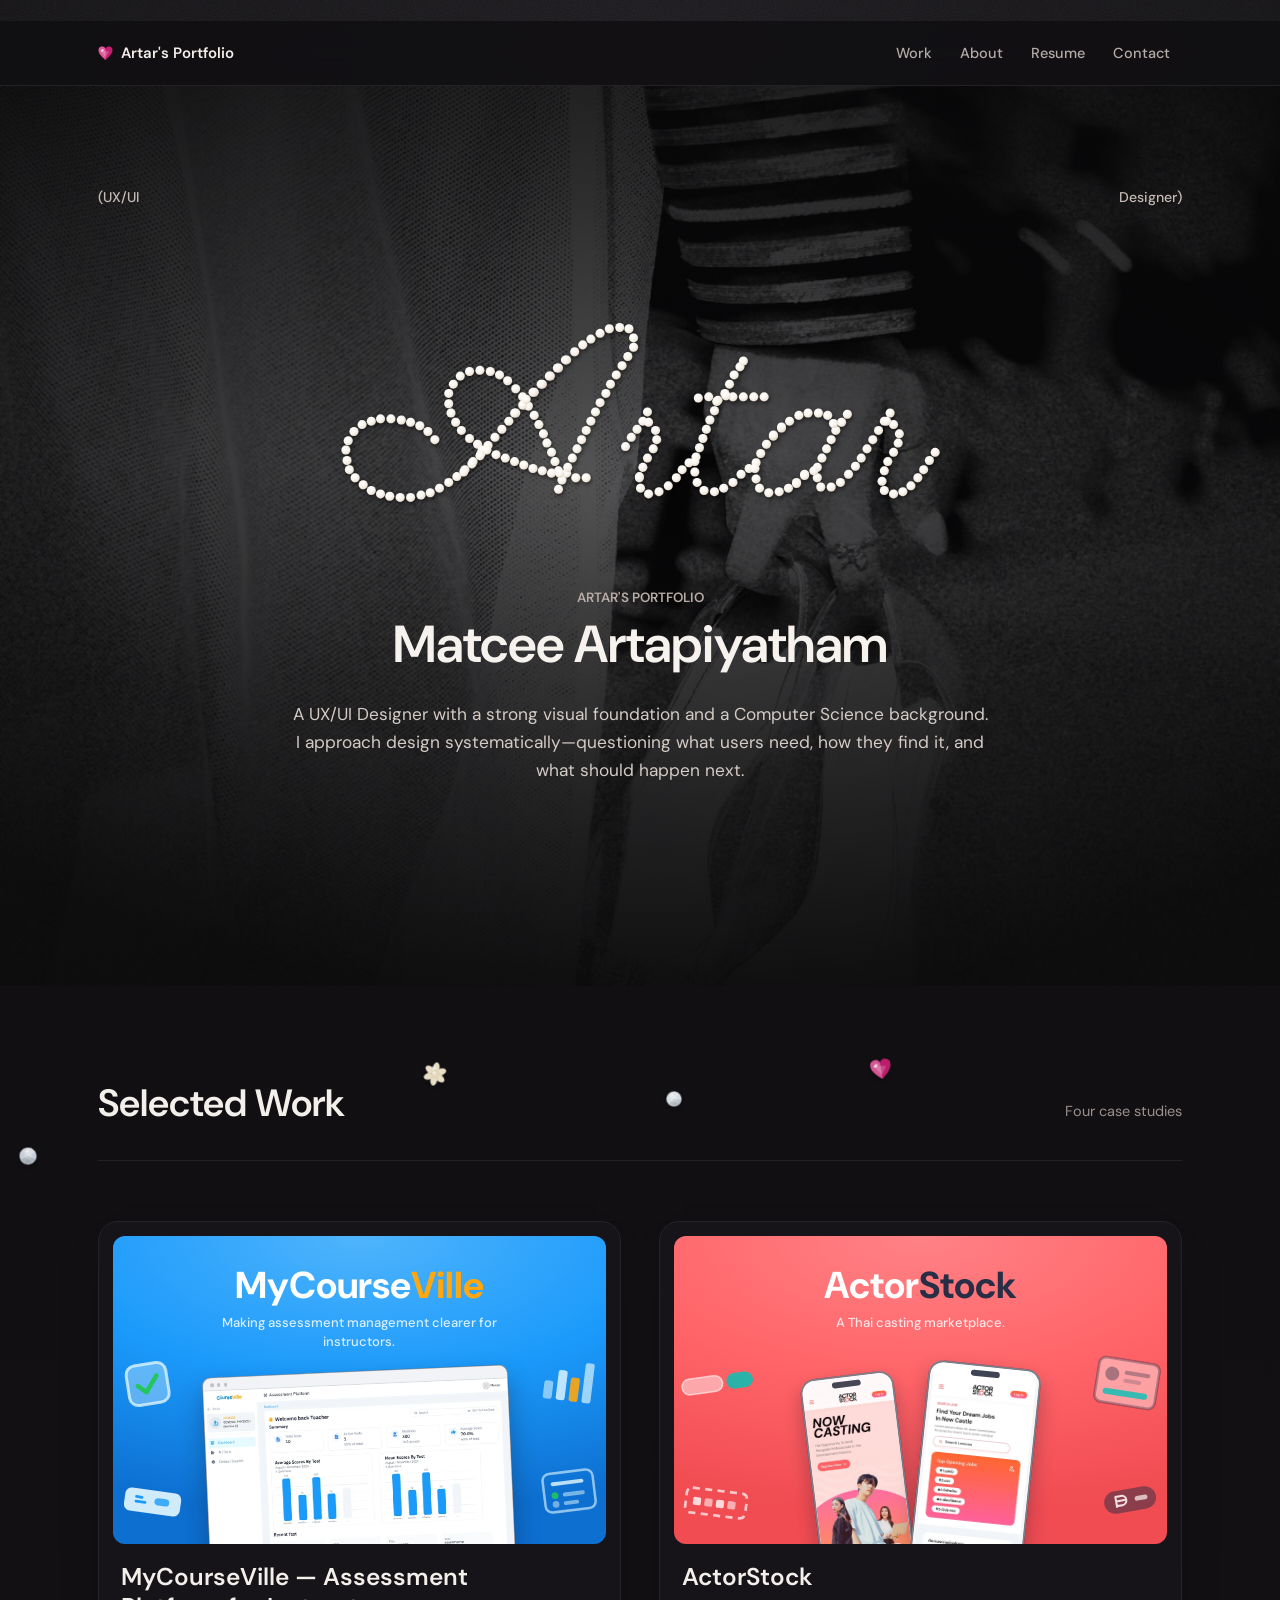
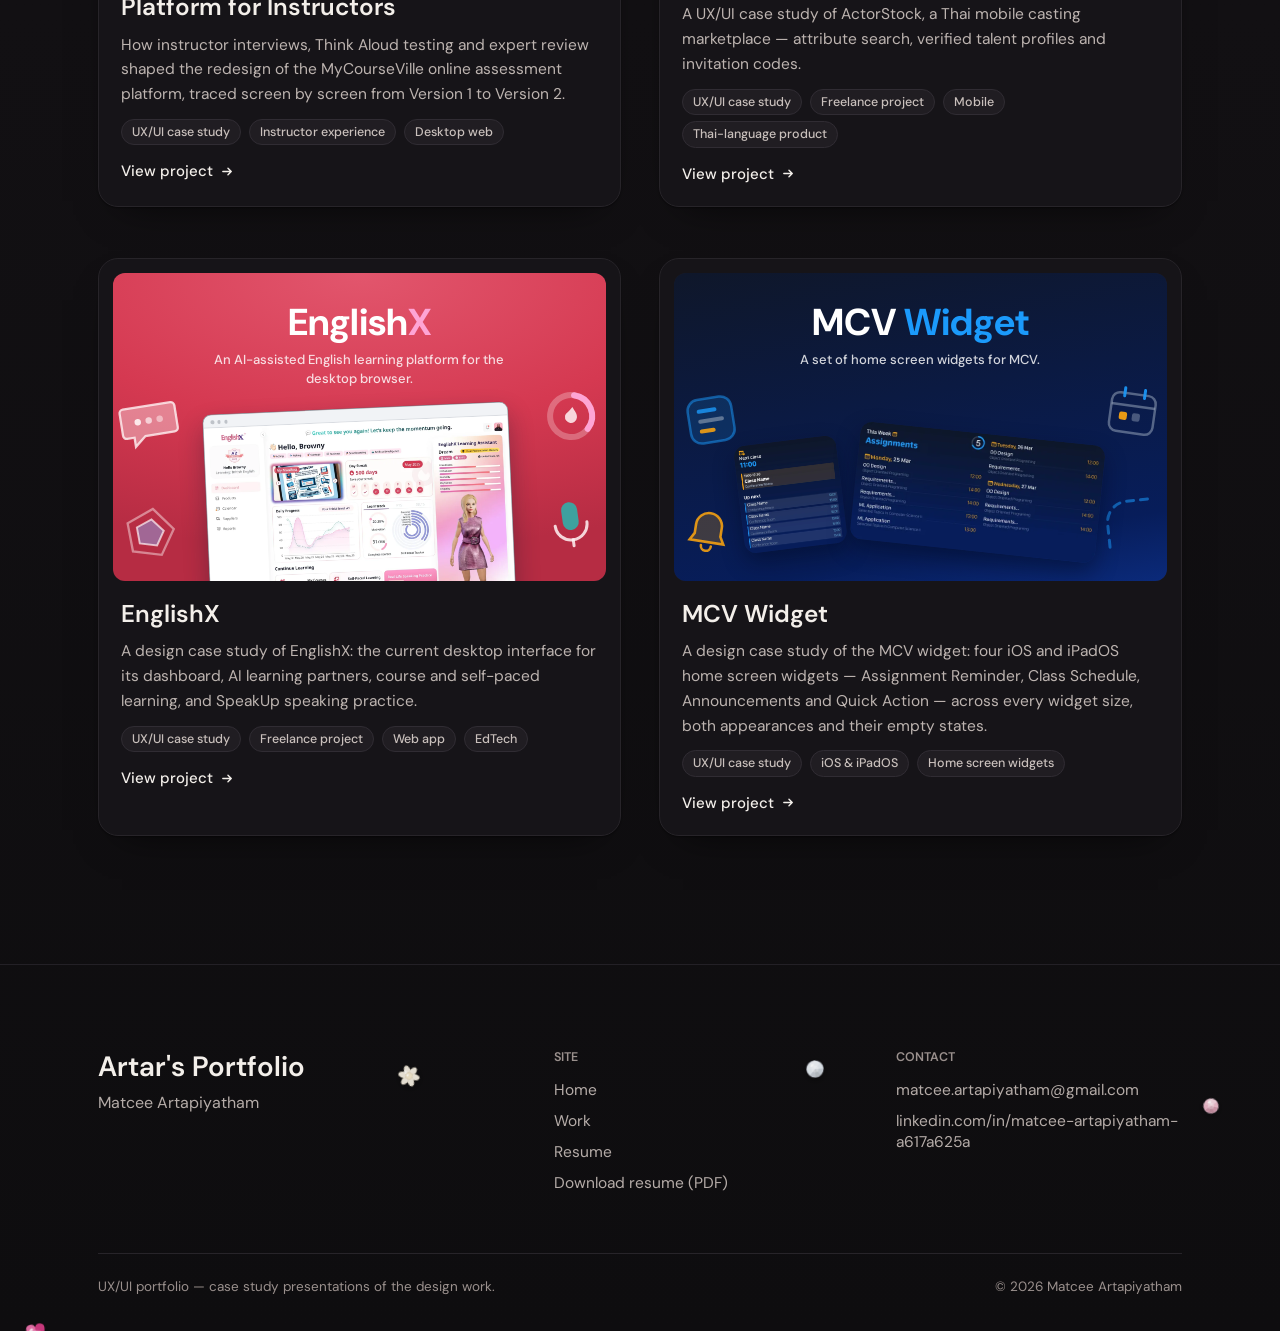
==== commit fae3a23c: "Bake film grain into the hero photo, and add the kicker line The grain is in the pixels now rather t" ====
--- a/index.html
+++ b/index.html
@@ -133,6 +133,7 @@
         <span class="pf-gem" data-drop="sm" style="--x:88%;--y:85%;--s:26px;--c:#E6E1F1;--r:22deg;--o:0.92;--t:6.7s;--d:1.7s"><svg aria-hidden="true"><use href="#pf-g-butterfly"/></svg></span>
       </div>
     <div class="pf-wrap">
+      <p class="pf-intro__kicker pf-reveal"><span>(UX/UI</span><span>Designer)</span></p>
       <svg class="pf-intro__word pf-reveal" xmlns="http://www.w3.org/2000/svg" viewBox="0 0 2077 860" width="100%" aria-hidden="true" focusable="false">
         <defs>
           <!-- bright field: the bead stays creamy and gets its edge from a narrow
--- a/assets/css/shell.css
+++ b/assets/css/shell.css
@@ -797,9 +797,10 @@
 /* ==========================================================================
    Hero — pearls on the photograph
    --------------------------------------------------------------------------
-   Three layers under the content: the photograph pushed to near-monochrome
-   and held down, a dark scrim that keeps it there, and a procedural film
-   grain. The wordmark is a single strand of pearls strung along the
+   Three layers under the content: the photograph — monochrome, contrast
+   graded, with scanned-film grain baked into the pixels — a dark scrim that
+   holds it down, and a light procedural grain to carry the texture past the
+   edges of the photograph. The wordmark is a single strand of pearls strung along the
    centreline of "Artar" — the <h1> underneath carries the real heading, so
    the strand is aria-hidden.
    ========================================================================== */
@@ -821,7 +822,9 @@
   background-image: url("../img/hero-photo.webp");
   background-size: cover;
   background-position: 50% 66%;
-  filter: grayscale(.88) brightness(.58) contrast(1.08);
+  /* the photograph is already monochrome and contrast-graded with the
+     grain baked in, so all this has to do is set the level */
+  filter: brightness(.62);
 }
 
 /* the scrim is load-bearing: it holds the white fabric down far enough for
@@ -843,7 +846,7 @@
   inset: 0;
   z-index: 0;
   pointer-events: none;
-  opacity: .30;
+  opacity: .14;
   mix-blend-mode: overlay;
   background-image: url("data:image/svg+xml,%3Csvg xmlns='http://www.w3.org/2000/svg' width='180' height='180'%3E%3Cfilter id='n'%3E%3CfeTurbulence type='fractalNoise' baseFrequency='.85' numOctaves='3'/%3E%3C/filter%3E%3Crect width='180' height='180' filter='url(%23n)' opacity='.55'/%3E%3C/svg%3E");
 }
@@ -853,6 +856,20 @@
 /* the scattered stones would compete with the strand, so the hero keeps only
    the pearls; the rest of the page still carries its scatter */
 .pf-intro .pf-gems { display: none; }
+
+/* the reference's top line: one phrase pushed apart to the full measure.
+   The gap is layout, not tracking — this site sets letter-spacing: normal
+   everywhere and that rule holds here too. */
+.pf-intro__kicker {
+  display: flex;
+  justify-content: space-between;
+  gap: 16px;
+  margin: 0 0 clamp(26px, 5vw, 58px);
+  font-family: var(--pf-font);
+  font-size: clamp(12.5px, 1.1vw, 15px);
+  font-weight: 500;
+  color: #C6BBB6;
+}
 
 .pf-intro__word {
   display: block;
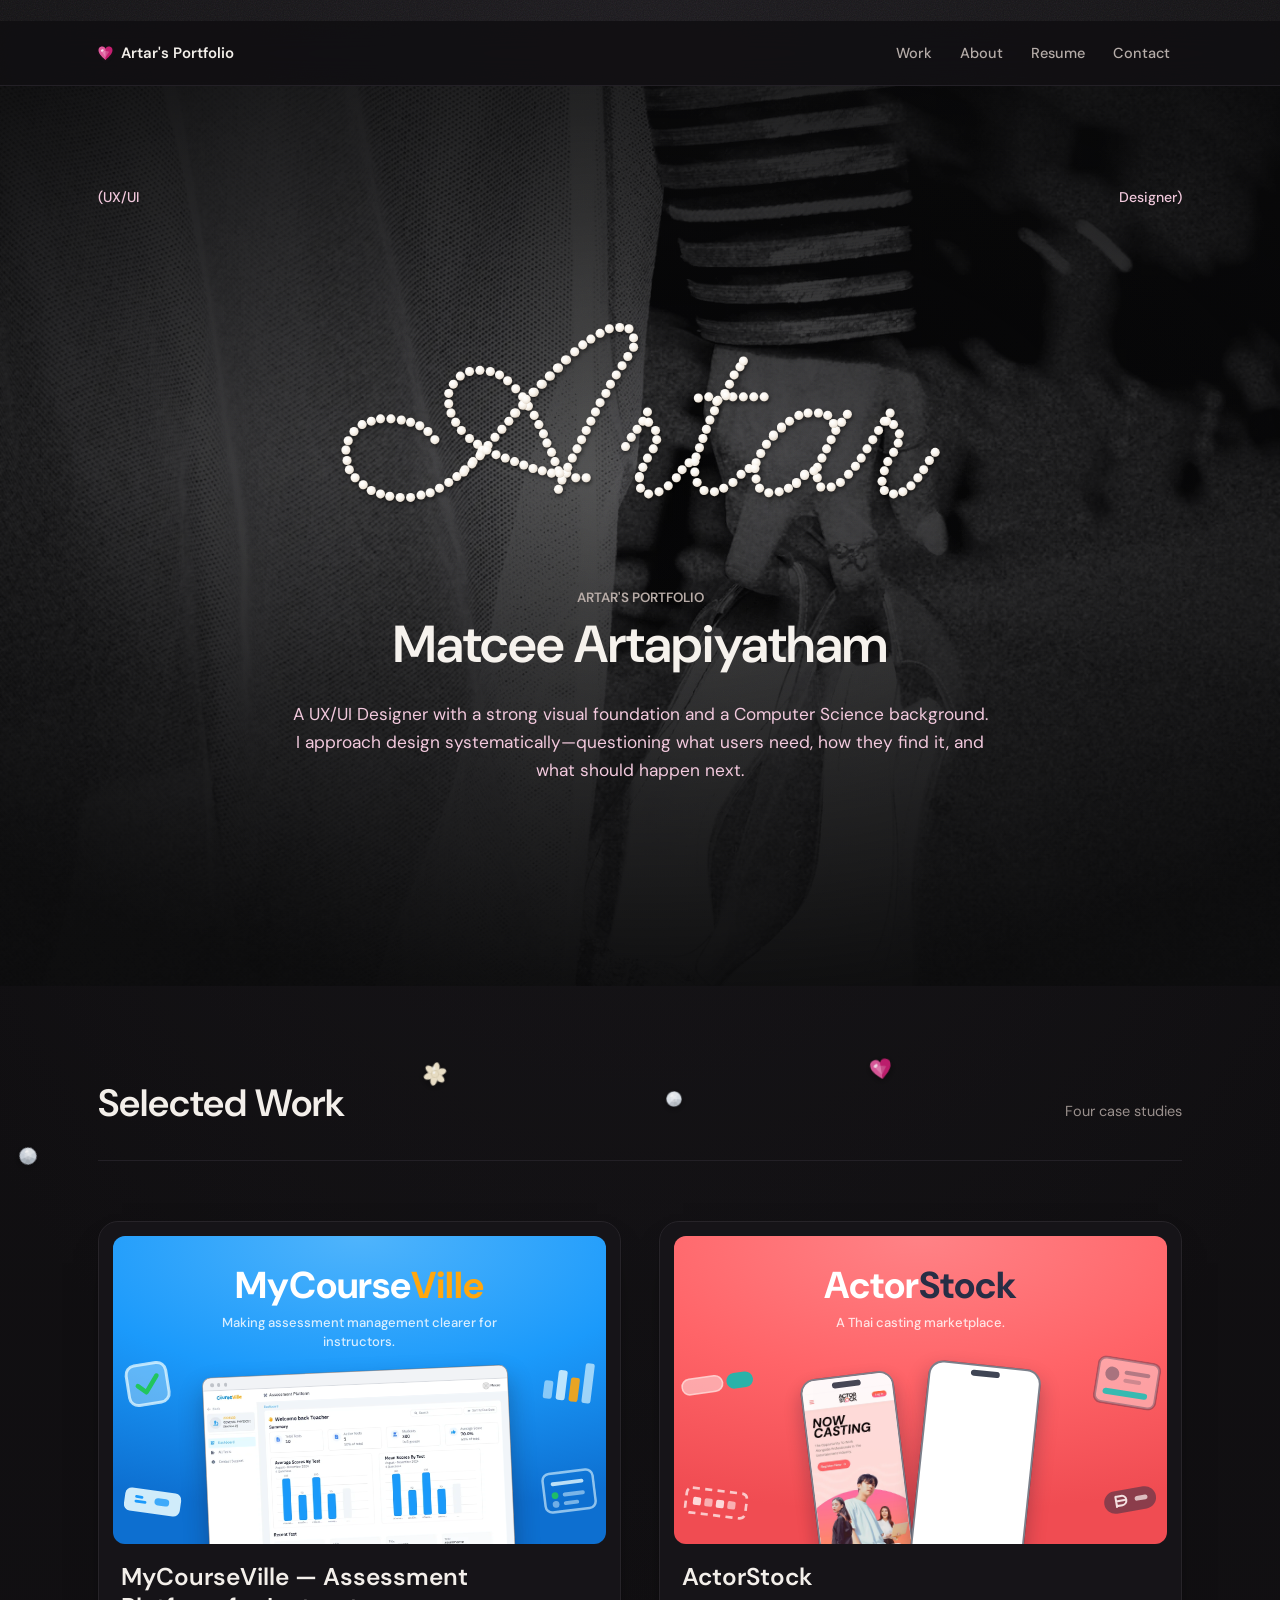
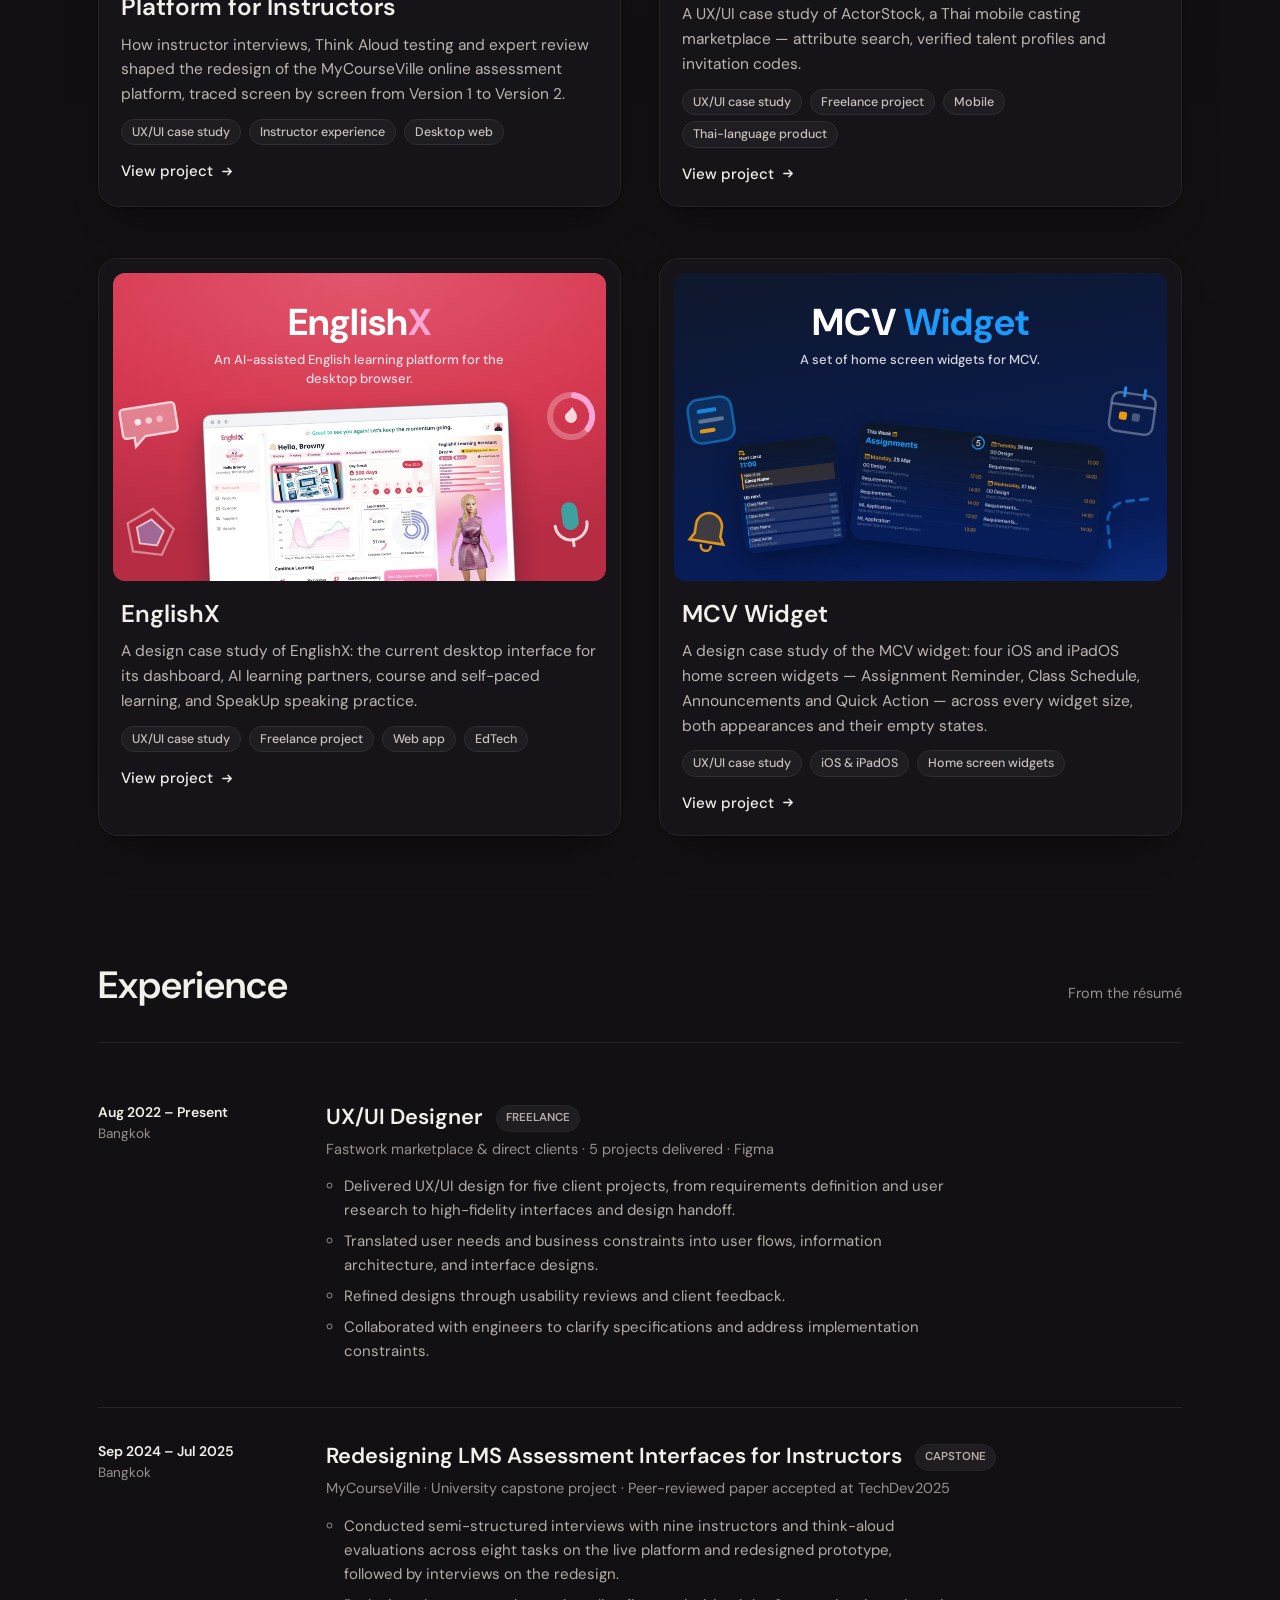
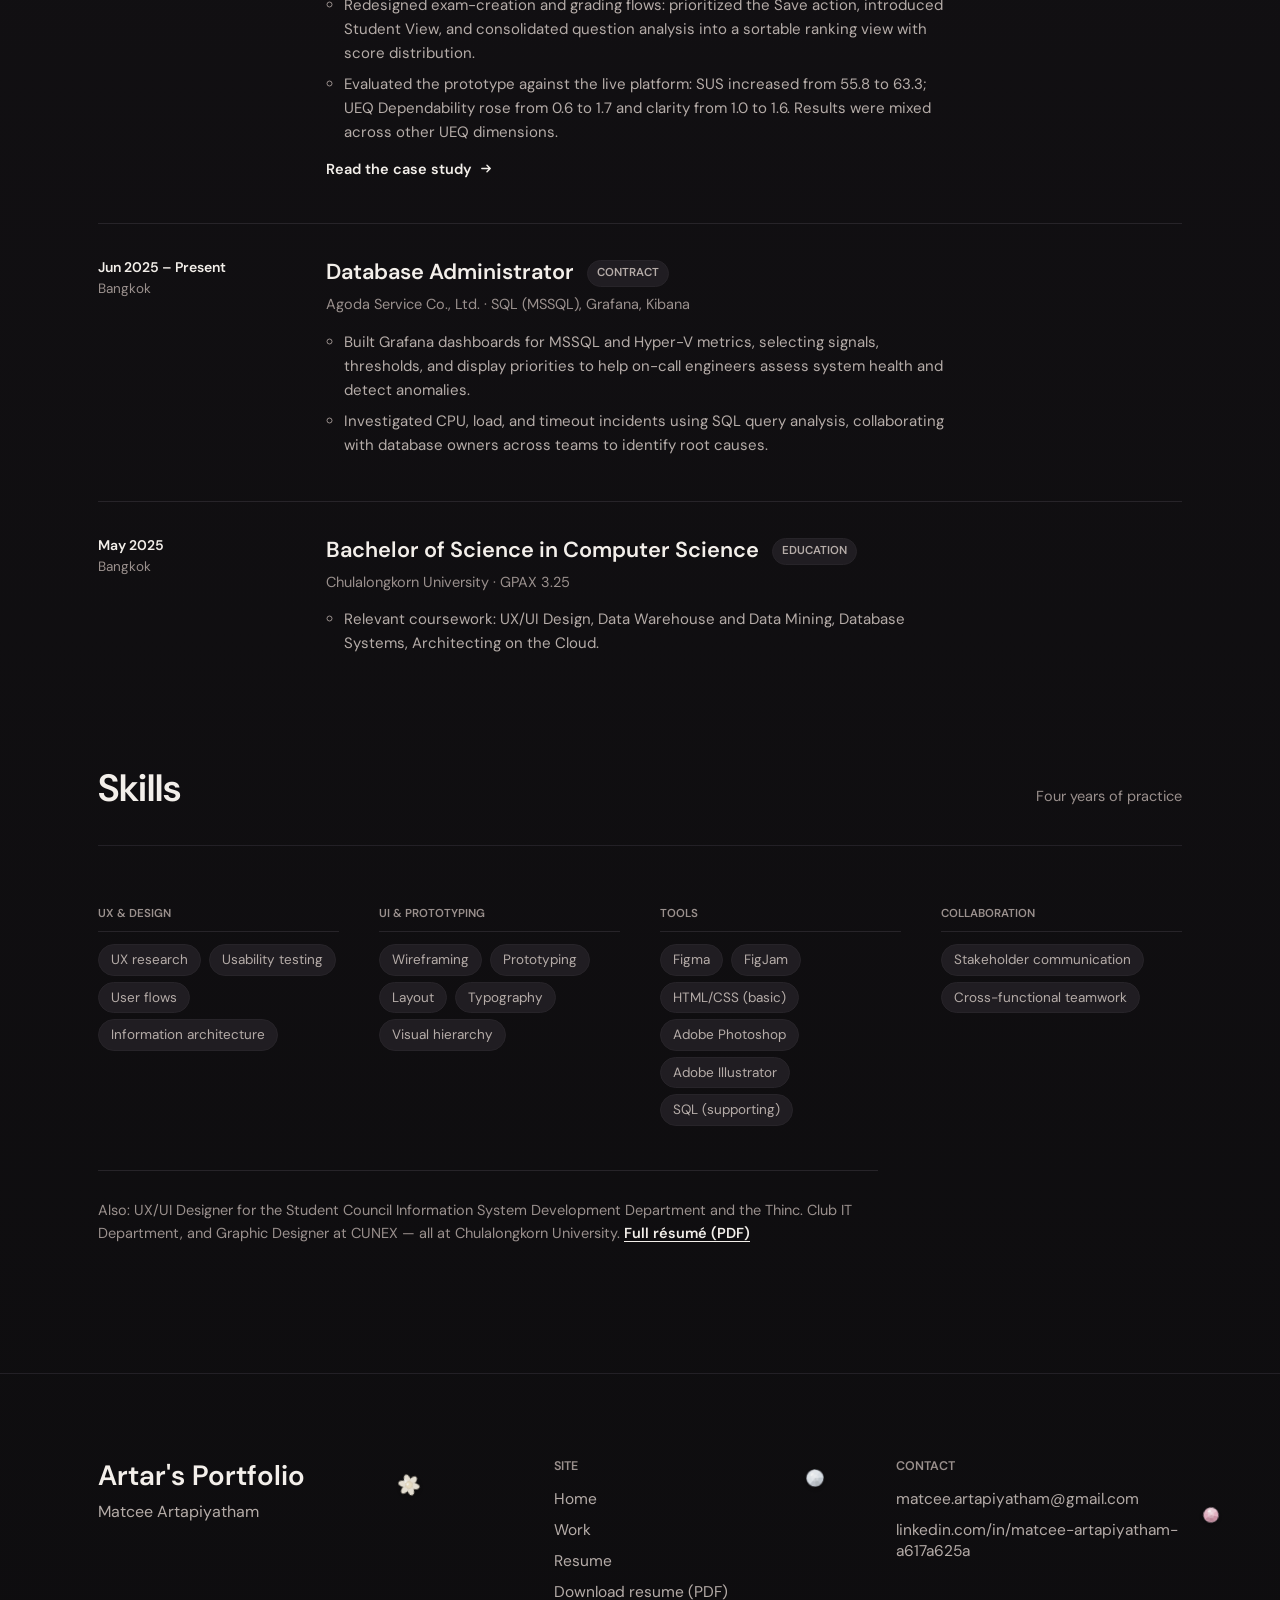
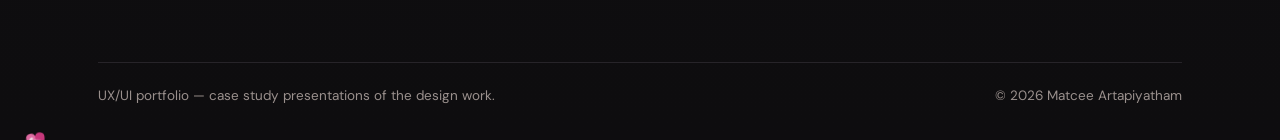
==== commit 3191783f: "Add Experience and Skills to the foot of the homepage Both read off the current résumé PDF rather th" ====
--- a/index.html
+++ b/index.html
@@ -738,6 +738,135 @@
     </div>
   </section>
 
+
+<!-- ===================== EXPERIENCE (from the CV) ===================== -->
+<section class="pf-cv" id="experience">
+  <div class="pf-wrap">
+    <div class="pf-work__head pf-reveal">
+      <h2 class="pf-work__title">Experience</h2>
+      <p class="pf-work__count">From the résumé</p>
+    </div>
+
+    <ol class="pf-cv__list">
+      <li class="pf-cv__item pf-reveal">
+        <div class="pf-cv__meta">
+          <p class="pf-cv__when">Aug 2022 &ndash; Present</p>
+          <p class="pf-cv__where">Bangkok</p>
+        </div>
+        <div class="pf-cv__body">
+          <h3 class="pf-cv__role">UX/UI Designer <span class="pf-cv__kind">Freelance</span></h3>
+          <p class="pf-cv__org">Fastwork marketplace &amp; direct clients · 5 projects delivered · Figma</p>
+          <ul class="pf-cv__points">
+            <li>Delivered UX/UI design for five client projects, from requirements definition and
+                user research to high-fidelity interfaces and design handoff.</li>
+            <li>Translated user needs and business constraints into user flows, information
+                architecture, and interface designs.</li>
+            <li>Refined designs through usability reviews and client feedback.</li>
+            <li>Collaborated with engineers to clarify specifications and address implementation
+                constraints.</li>
+          </ul>
+        </div>
+      </li>
+
+      <li class="pf-cv__item pf-reveal">
+        <div class="pf-cv__meta">
+          <p class="pf-cv__when">Sep 2024 &ndash; Jul 2025</p>
+          <p class="pf-cv__where">Bangkok</p>
+        </div>
+        <div class="pf-cv__body">
+          <h3 class="pf-cv__role">Redesigning LMS Assessment Interfaces for Instructors
+            <span class="pf-cv__kind">Capstone</span></h3>
+          <p class="pf-cv__org">MyCourseVille · University capstone project · Peer-reviewed paper
+             accepted at TechDev2025</p>
+          <ul class="pf-cv__points">
+            <li>Conducted semi-structured interviews with nine instructors and think-aloud
+                evaluations across eight tasks on the live platform and redesigned prototype,
+                followed by interviews on the redesign.</li>
+            <li>Redesigned exam-creation and grading flows: prioritized the Save action,
+                introduced Student View, and consolidated question analysis into a sortable
+                ranking view with score distribution.</li>
+            <li>Evaluated the prototype against the live platform: SUS increased from 55.8 to
+                63.3; UEQ Dependability rose from 0.6 to 1.7 and clarity from 1.0 to 1.6. Results
+                were mixed across other UEQ dimensions.</li>
+          </ul>
+          <p class="pf-cv__link"><a href="projects/assessment-platform/">Read the case study
+            <svg width="15" height="15" viewBox="0 0 16 16" fill="none" aria-hidden="true"><path d="M3 8h9M8.5 4.5 12 8l-3.5 3.5" stroke="currentColor" stroke-width="1.5" stroke-linecap="round" stroke-linejoin="round"/></svg></a></p>
+        </div>
+      </li>
+
+      <li class="pf-cv__item pf-reveal">
+        <div class="pf-cv__meta">
+          <p class="pf-cv__when">Jun 2025 &ndash; Present</p>
+          <p class="pf-cv__where">Bangkok</p>
+        </div>
+        <div class="pf-cv__body">
+          <h3 class="pf-cv__role">Database Administrator <span class="pf-cv__kind">Contract</span></h3>
+          <p class="pf-cv__org">Agoda Service Co., Ltd. · SQL (MSSQL), Grafana, Kibana</p>
+          <ul class="pf-cv__points">
+            <li>Built Grafana dashboards for MSSQL and Hyper-V metrics, selecting signals,
+                thresholds, and display priorities to help on-call engineers assess system health
+                and detect anomalies.</li>
+            <li>Investigated CPU, load, and timeout incidents using SQL query analysis,
+                collaborating with database owners across teams to identify root causes.</li>
+          </ul>
+        </div>
+      </li>
+
+      <li class="pf-cv__item pf-reveal">
+        <div class="pf-cv__meta">
+          <p class="pf-cv__when">May 2025</p>
+          <p class="pf-cv__where">Bangkok</p>
+        </div>
+        <div class="pf-cv__body">
+          <h3 class="pf-cv__role">Bachelor of Science in Computer Science
+            <span class="pf-cv__kind">Education</span></h3>
+          <p class="pf-cv__org">Chulalongkorn University · GPAX 3.25</p>
+          <ul class="pf-cv__points">
+            <li>Relevant coursework: UX/UI Design, Data Warehouse and Data Mining, Database
+                Systems, Architecting on the Cloud.</li>
+          </ul>
+        </div>
+      </li>
+    </ol>
+  </div>
+</section>
+
+<!-- ======================= SKILLS (from the CV) ======================= -->
+<section class="pf-cv pf-cv--skills" id="skills">
+  <div class="pf-wrap">
+    <div class="pf-work__head pf-reveal">
+      <h2 class="pf-work__title">Skills</h2>
+      <p class="pf-work__count">Four years of practice</p>
+    </div>
+
+    <dl class="pf-skills">
+      <div class="pf-skills__group pf-reveal">
+        <dt>UX &amp; Design</dt>
+        <dd><ul><li>UX research</li><li>Usability testing</li><li>User flows</li><li>Information architecture</li></ul></dd>
+      </div>
+      <div class="pf-skills__group pf-reveal">
+        <dt>UI &amp; Prototyping</dt>
+        <dd><ul><li>Wireframing</li><li>Prototyping</li><li>Layout</li><li>Typography</li><li>Visual hierarchy</li></ul></dd>
+      </div>
+      <div class="pf-skills__group pf-reveal">
+        <dt>Tools</dt>
+        <dd><ul><li>Figma</li><li>FigJam</li><li>HTML/CSS (basic)</li><li>Adobe Photoshop</li><li>Adobe Illustrator</li><li>SQL (supporting)</li></ul></dd>
+      </div>
+      <div class="pf-skills__group pf-reveal">
+        <dt>Collaboration</dt>
+        <dd><ul><li>Stakeholder communication</li><li>Cross-functional teamwork</li></ul></dd>
+      </div>
+    </dl>
+
+    <p class="pf-cv__foot pf-reveal">
+      Also: UX/UI Designer for the Student Council Information System Development Department and
+      the Thinc. Club IT Department, and Graphic Designer at CUNEX &mdash; all at Chulalongkorn
+      University.
+      <a href="assets/resume/Matcee-Artapiyatham-Resume-UXUI.pdf" target="_blank" rel="noopener">Full résumé (PDF)</a>
+    </p>
+  </div>
+</section>
+
 </main>
 
 <!-- ============================ SITE FOOTER ============================ -->
--- a/assets/css/shell.css
+++ b/assets/css/shell.css
@@ -868,7 +868,9 @@
   font-family: var(--pf-font);
   font-size: clamp(12.5px, 1.1vw, 15px);
   font-weight: 500;
-  color: #C6BBB6;
+  /* the reference's pale pink. 6.08:1 against the lightest patch of the
+     photograph that sits behind text, 13:1 against the deep areas. */
+  color: #F2C9DD;
 }
 
 .pf-intro__word {
@@ -901,7 +903,7 @@
   font-family: var(--pf-font);
   font-size: clamp(15px, 1.35vw, 17.5px);
   line-height: 1.62;
-  color: #D4CBC6;
+  color: #F2C9DD;
   margin: clamp(18px, 2.6vw, 28px) auto 0;
   max-width: 58ch;
 }
@@ -1381,6 +1383,185 @@
 
 .band--ink .pf-lead__row dt,
 .band--dark .pf-lead__row dt { color: rgba(255, 255, 255, .66); }
+
+/* ==========================================================================
+   Experience and Skills — homepage, read off the CV
+   --------------------------------------------------------------------------
+   A date column beside the entry, collapsing to a stacked list on a phone.
+   Everything inherits the page's tokens, so this follows the homepage into
+   whatever palette it is wearing.
+   ========================================================================== */
+.pf-cv {
+  padding-block: 0 clamp(64px, 9vw, 112px);
+}
+
+.pf-cv--skills {
+  padding-bottom: clamp(72px, 10vw, 128px);
+}
+
+.pf-cv__list {
+  list-style: none;
+  margin: 0;
+  padding: 0;
+  display: grid;
+  gap: clamp(28px, 4vw, 44px);
+}
+
+.pf-cv__item {
+  display: grid;
+  grid-template-columns: 190px 1fr;
+  gap: clamp(16px, 3vw, 40px);
+  padding-top: clamp(24px, 3vw, 34px);
+  border-top: 1px solid var(--pf-line);
+}
+
+.pf-cv__item:first-child { padding-top: 0; border-top: 0; }
+
+.pf-cv__meta { margin: 0; }
+
+.pf-cv__when {
+  font-family: var(--pf-font);
+  font-size: 14px;
+  font-weight: 600;
+  color: var(--pf-ink);
+  margin: 0;
+}
+
+.pf-cv__where {
+  font-family: var(--pf-font);
+  font-size: 13.5px;
+  color: var(--pf-ink-3);
+  margin: 4px 0 0;
+}
+
+.pf-cv__role {
+  font-family: var(--pf-font);
+  font-size: clamp(18px, 1.7vw, 22px);
+  font-weight: 600;
+  line-height: 1.3;
+  color: var(--pf-ink);
+  margin: 0;
+  text-wrap: balance;
+}
+
+.pf-cv__kind {
+  display: inline-block;
+  vertical-align: 3px;
+  margin-left: 8px;
+  font-size: 11.5px;
+  font-weight: 600;
+  text-transform: uppercase;
+  color: var(--pf-ink-2);
+  background: var(--pf-paper-2);
+  border: 1px solid var(--pf-line);
+  border-radius: 999px;
+  padding: 5px 9px;
+}
+
+.pf-cv__org {
+  font-family: var(--pf-font);
+  font-size: 14.5px;
+  line-height: 1.5;
+  color: var(--pf-ink-3);
+  margin: 7px 0 0;
+}
+
+.pf-cv__points {
+  margin: 14px 0 0;
+  padding: 0 0 0 18px;
+  display: grid;
+  gap: 7px;
+  font-family: var(--pf-font);
+  font-size: 15px;
+  line-height: 1.6;
+  color: var(--pf-ink-2);
+  max-width: 62ch;
+}
+
+.pf-cv__points li { margin: 0; }
+.pf-cv__points li::marker { color: var(--pf-ink-3); }
+
+.pf-cv__link { margin: 14px 0 0; }
+
+.pf-cv__link a {
+  display: inline-flex;
+  align-items: center;
+  gap: 7px;
+  font-family: var(--pf-font);
+  font-size: 14.5px;
+  font-weight: 600;
+  color: var(--pf-ink);
+  text-decoration: none;
+}
+
+.pf-cv__link a:hover { text-decoration: underline; text-underline-offset: 3px; }
+
+/* --- skills ------------------------------------------------------------- */
+.pf-skills {
+  margin: 0;
+  display: grid;
+  grid-template-columns: repeat(auto-fit, minmax(230px, 1fr));
+  gap: clamp(24px, 3.4vw, 40px);
+}
+
+.pf-skills__group { margin: 0; min-width: 0; }
+
+.pf-skills__group dt {
+  font-family: var(--pf-font);
+  font-size: 11.5px;
+  font-weight: 600;
+  text-transform: uppercase;
+  color: var(--pf-ink-3);
+  margin: 0 0 12px;
+  padding-bottom: 10px;
+  border-bottom: 1px solid var(--pf-line);
+}
+
+.pf-skills__group dd { margin: 0; }
+
+.pf-skills__group ul {
+  list-style: none;
+  margin: 0;
+  padding: 0;
+  display: flex;
+  flex-wrap: wrap;
+  gap: 6px 8px;
+}
+
+.pf-skills__group li {
+  font-family: var(--pf-font);
+  font-size: 13.5px;
+  line-height: 1;
+  color: var(--pf-ink-2);
+  background: var(--pf-paper-2);
+  border: 1px solid var(--pf-line);
+  border-radius: 999px;
+  padding: 8px 12px;
+}
+
+.pf-cv__foot {
+  margin: clamp(30px, 4vw, 44px) 0 0;
+  padding-top: clamp(20px, 2.6vw, 28px);
+  border-top: 1px solid var(--pf-line);
+  font-family: var(--pf-font);
+  font-size: 14.5px;
+  line-height: 1.6;
+  color: var(--pf-ink-3);
+  max-width: 78ch;
+}
+
+.pf-cv__foot a {
+  color: var(--pf-ink);
+  font-weight: 600;
+  text-underline-offset: 3px;
+}
+
+@media (max-width: 720px) {
+  .pf-cv__item { grid-template-columns: 1fr; gap: 10px; }
+  .pf-cv__meta { display: flex; align-items: baseline; gap: 10px; }
+  .pf-cv__where { margin: 0; }
+  .pf-cv__where::before { content: "· "; }
+}
 
 /* ==========================================================================
    Homepage — the hero's world, carried through the page
